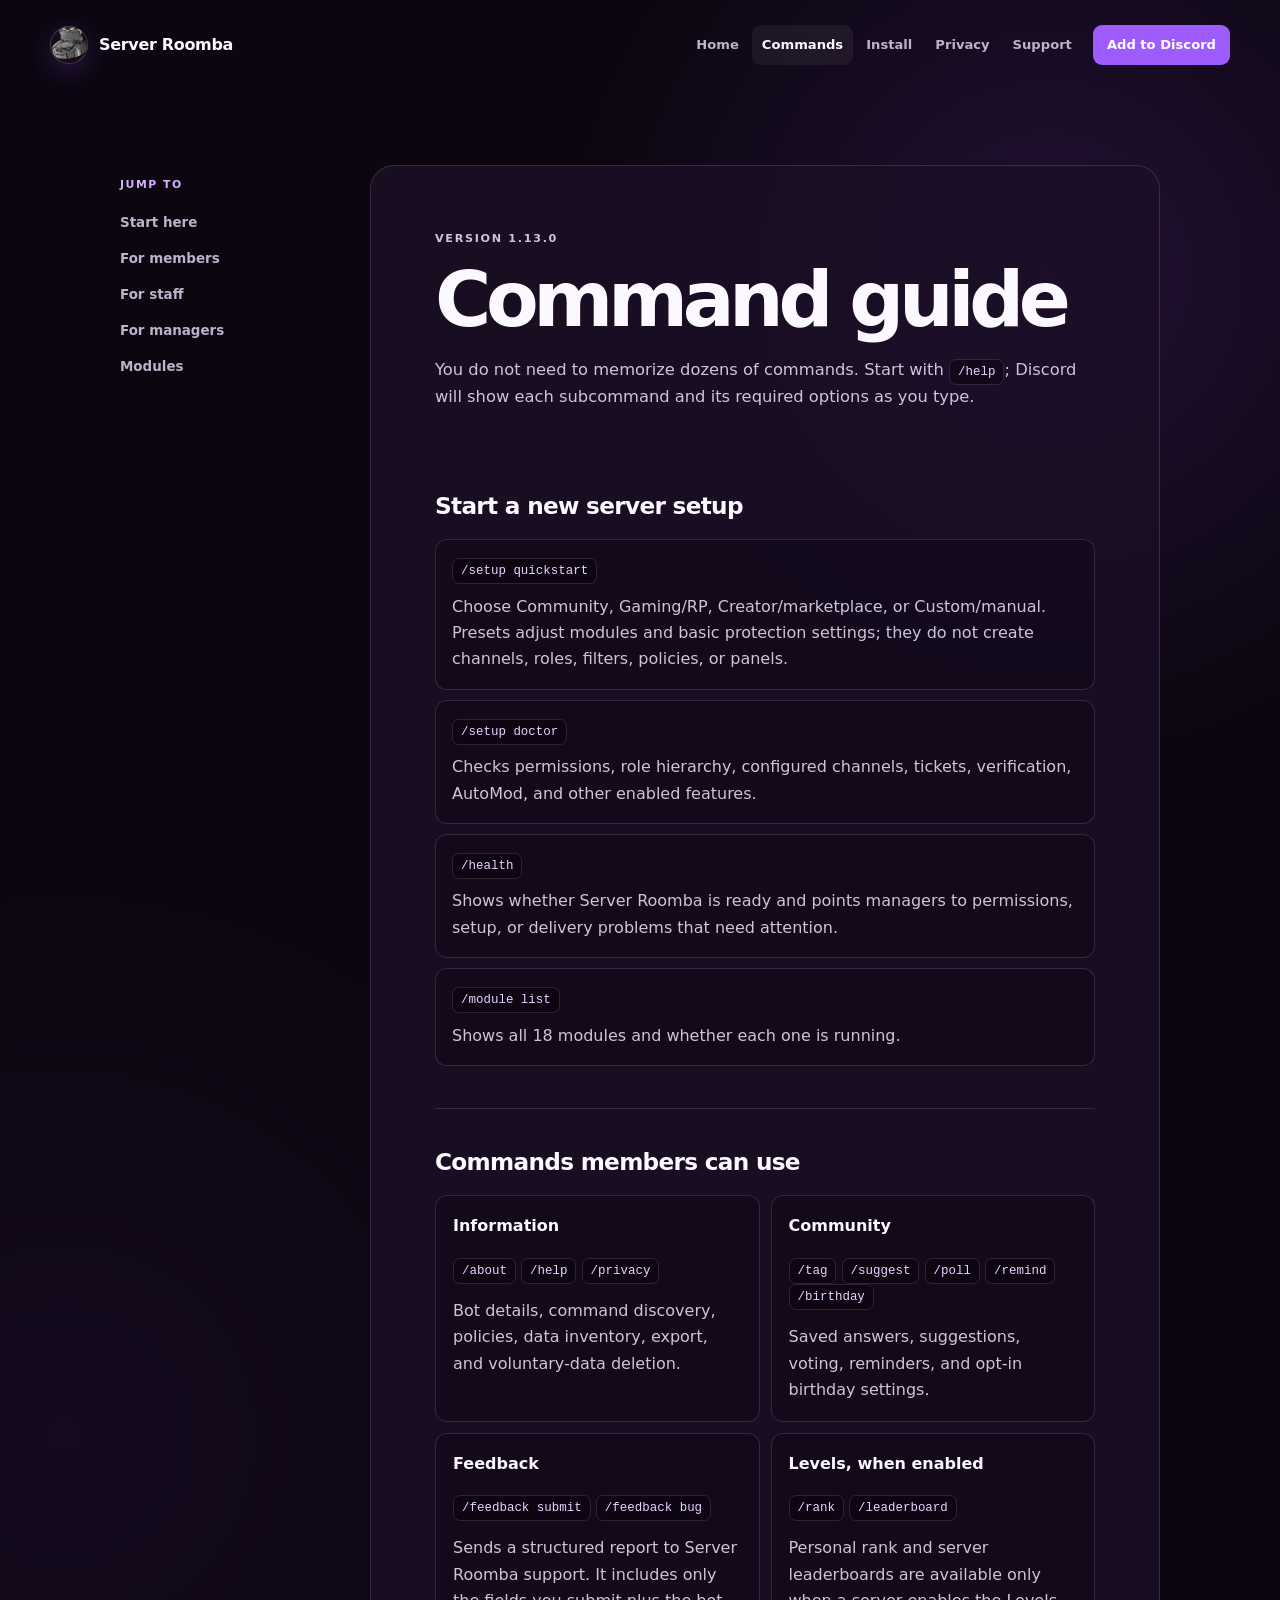
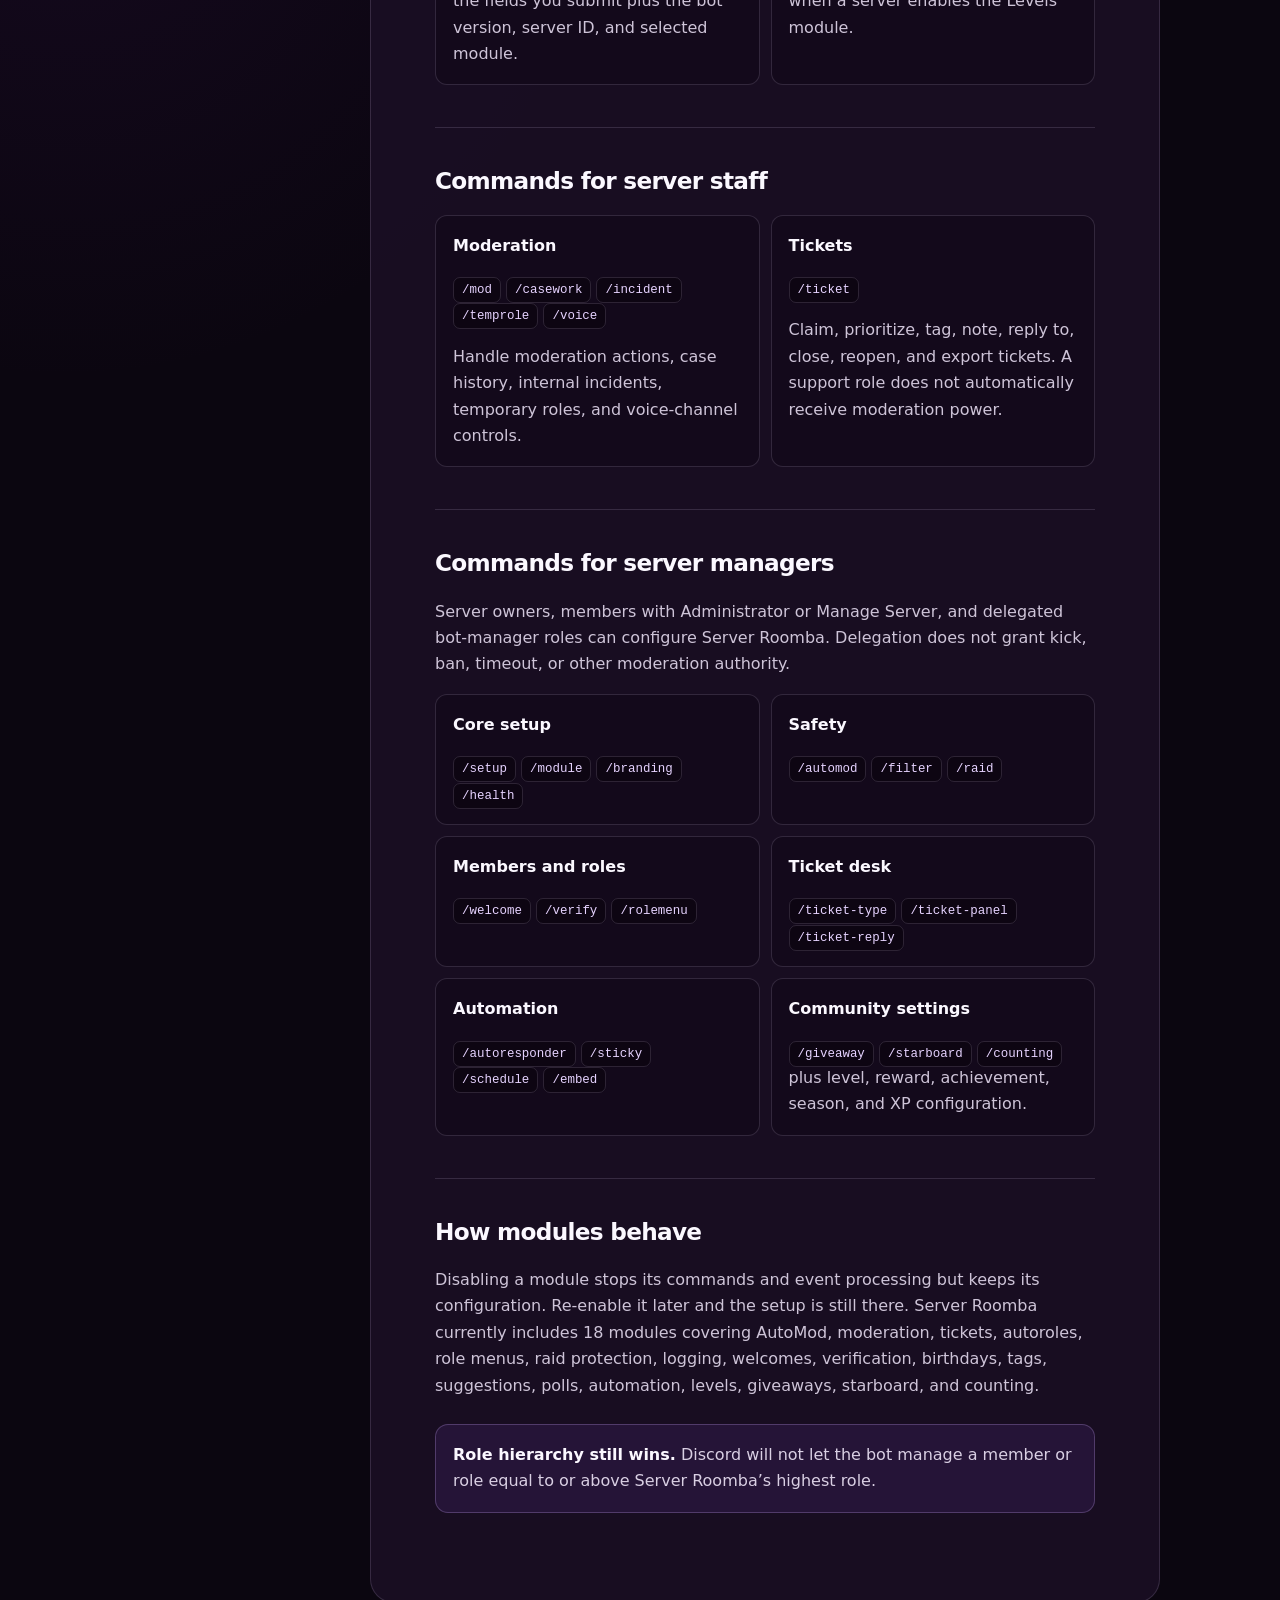
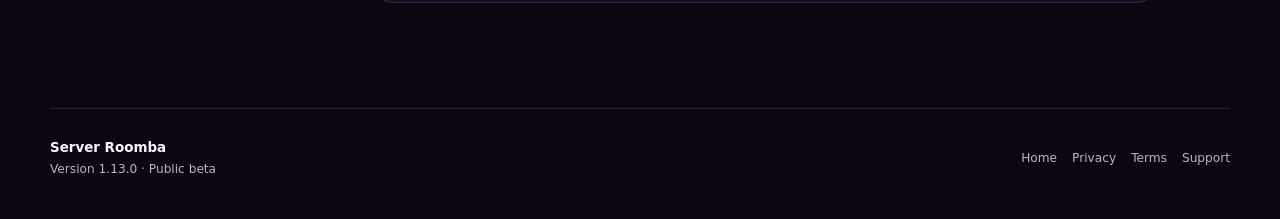
==== commands.html @ d0adb4c2 "Make commands.html server-owner focused" ====
<!doctype html>
<html lang="en">
<head>
  <meta charset="utf-8">
  <meta name="viewport" content="width=device-width,initial-scale=1">
  <meta name="description" content="A practical guide to Server Roomba 1.13 commands for members, staff, and server managers.">
  <title>Command Guide — Server Roomba</title>
  <link rel="stylesheet" href="style.css?v=1.13.0">
  <link rel="icon" href="claymoreroomba.png" type="image/png">
</head>
<body>
  <header class="site-header wrap">
    <a class="brand" href="index.html"><span class="brand-mark">SR</span><span>Server Roomba</span></a>
    <nav class="nav" aria-label="Primary navigation">
      <a href="index.html">Home</a><a href="commands.html" aria-current="page">Commands</a><a href="install.html">Install</a><a href="privacy.html">Privacy</a><a href="support.html">Support</a>
      <a class="nav-cta" href="https://discord.com/oauth2/authorize?client_id=927824186410430556&amp;permissions=1099914406998&amp;integration_type=0&amp;scope=bot%20applications.commands" target="_blank" rel="noopener noreferrer">Add to Discord</a>
    </nav>
  </header>
  <main class="wrap article-shell">
    <aside class="article-nav">
      <p>Jump to</p>
      <a href="#start">Start here</a><a href="#members">For members</a><a href="#staff">For staff</a><a href="#manage">For managers</a><a href="#modules">Modules</a>
    </aside>
    <article class="article">
      <p class="kicker">Version 1.13.0</p>
      <h1>Command guide</h1>
      <p class="article-lead">You do not need to memorize dozens of commands. Start with <code>/help</code>; Discord will show each subcommand and its required options as you type.</p>

      <h2 id="start">Start a new server setup</h2>
      <div class="command-list">
        <div><code>/setup quickstart</code><p>Choose Community, Gaming/RP, Creator/marketplace, or Custom/manual. Presets adjust modules and basic protection settings; they do not create channels, roles, filters, policies, or panels.</p></div>
        <div><code>/setup doctor</code><p>Checks permissions, role hierarchy, configured channels, tickets, verification, AutoMod, and other enabled features.</p></div>
        <div><code>/health</code><p>Shows whether Server Roomba is ready and points managers to permissions, setup, or delivery problems that need attention.</p></div>
        <div><code>/module list</code><p>Shows all 18 modules and whether each one is running.</p></div>
      </div>

      <h2 id="members">Commands members can use</h2>
      <div class="command-groups">
        <section><h3>Information</h3><p><code>/about</code> <code>/help</code> <code>/privacy</code></p><p>Bot details, command discovery, policies, data inventory, export, and voluntary-data deletion.</p></section>
        <section><h3>Community</h3><p><code>/tag</code> <code>/suggest</code> <code>/poll</code> <code>/remind</code> <code>/birthday</code></p><p>Saved answers, suggestions, voting, reminders, and opt-in birthday settings.</p></section>
        <section><h3>Feedback</h3><p><code>/feedback submit</code> <code>/feedback bug</code></p><p>Sends a structured report to Server Roomba support. It includes only the fields you submit plus the bot version, server ID, and selected module.</p></section>
        <section><h3>Levels, when enabled</h3><p><code>/rank</code> <code>/leaderboard</code></p><p>Personal rank and server leaderboards are available only when a server enables the Levels module.</p></section>
      </div>

      <h2 id="staff">Commands for server staff</h2>
      <div class="command-groups">
        <section><h3>Moderation</h3><p><code>/mod</code> <code>/casework</code> <code>/incident</code> <code>/temprole</code> <code>/voice</code></p><p>Handle moderation actions, case history, internal incidents, temporary roles, and voice-channel controls.</p></section>
        <section><h3>Tickets</h3><p><code>/ticket</code></p><p>Claim, prioritize, tag, note, reply to, close, reopen, and export tickets. A support role does not automatically receive moderation power.</p></section>
      </div>

      <h2 id="manage">Commands for server managers</h2>
      <p>Server owners, members with Administrator or Manage Server, and delegated bot-manager roles can configure Server Roomba. Delegation does not grant kick, ban, timeout, or other moderation authority.</p>
      <div class="command-groups">
        <section><h3>Core setup</h3><p><code>/setup</code> <code>/module</code> <code>/branding</code> <code>/health</code></p></section>
        <section><h3>Safety</h3><p><code>/automod</code> <code>/filter</code> <code>/raid</code></p></section>
        <section><h3>Members and roles</h3><p><code>/welcome</code> <code>/verify</code> <code>/rolemenu</code></p></section>
        <section><h3>Ticket desk</h3><p><code>/ticket-type</code> <code>/ticket-panel</code> <code>/ticket-reply</code></p></section>
        <section><h3>Automation</h3><p><code>/autoresponder</code> <code>/sticky</code> <code>/schedule</code> <code>/embed</code></p></section>
        <section><h3>Community settings</h3><p><code>/giveaway</code> <code>/starboard</code> <code>/counting</code> plus level, reward, achievement, season, and XP configuration.</p></section>
      </div>

      <h2 id="modules">How modules behave</h2>
      <p>Disabling a module stops its commands and event processing but keeps its configuration. Re-enable it later and the setup is still there. Server Roomba currently includes 18 modules covering AutoMod, moderation, tickets, autoroles, role menus, raid protection, logging, welcomes, verification, birthdays, tags, suggestions, polls, automation, levels, giveaways, starboard, and counting.</p>
      <div class="notice"><strong>Role hierarchy still wins.</strong> Discord will not let the bot manage a member or role equal to or above Server Roomba’s highest role.</div>
    </article>
  </main>
  <footer class="wrap"><div><span class="footer-brand">Server Roomba</span><span>Version 1.13.0 · Public beta</span></div><nav><a href="index.html">Home</a><a href="privacy.html">Privacy</a><a href="terms.html">Terms</a><a href="support.html">Support</a></nav></footer>
</body>
</html>
---- style.css ----
:root {
  --bg: #0b0610;
  --bg-soft: #12091a;
  --ink: #fbf8ff;
  --muted: #bdb2ca;
  --panel: #1b0f26;
  --panel-strong: #241232;
  --line: rgba(225, 205, 244, .15);
  --purple: #9e5cff;
  --purple-light: #d4b1ff;
  --green: #52e2a4;
  --red: #ff6f80;
  color-scheme: dark;
}

* { box-sizing: border-box; }
html { background: var(--bg); scroll-behavior: smooth; }
body {
  background:
    radial-gradient(circle at 82% 8%, rgba(121, 52, 181, .22), transparent 30rem),
    radial-gradient(circle at 5% 42%, rgba(81, 28, 118, .14), transparent 34rem),
    var(--bg);
  color: var(--ink);
  font-family: Inter, ui-sans-serif, system-ui, -apple-system, BlinkMacSystemFont, "Segoe UI", sans-serif;
  line-height: 1.65;
  margin: 0;
  min-height: 100vh;
}

a { color: inherit; }
.wrap { margin: 0 auto; max-width: 1180px; width: calc(100% - 44px); }

.site-header {
  align-items: center;
  display: flex;
  justify-content: space-between;
  min-height: 90px;
}
.brand {
  align-items: center;
  display: inline-flex;
  font-weight: 900;
  gap: 11px;
  letter-spacing: -.02em;
  text-decoration: none;
}
.brand-mark {
  background: #160b20 url("claymoreroomba.png") center 42% / 105% auto no-repeat;
  border: 1px solid rgba(255,255,255,.18);
  border-radius: 50%;
  box-shadow: 0 8px 28px rgba(133,67,212,.28);
  display: inline-block;
  font-size: 0;
  height: 38px;
  overflow: hidden;
  width: 38px;
}
.nav { align-items: center; display: flex; gap: 3px; }
.nav a {
  border-radius: 9px;
  color: var(--muted);
  font-size: .82rem;
  font-weight: 750;
  padding: 9px 10px;
  text-decoration: none;
}
.nav a:hover, .nav a[aria-current="page"] { background: rgba(255,255,255,.055); color: var(--ink); }
.nav .nav-cta { background: var(--purple); color: white; margin-left: 8px; padding-inline: 14px; }
.nav .nav-cta:hover { background: #aa70ff; color: white; }

.hero {
  align-items: center;
  display: grid;
  gap: 54px;
  grid-template-columns: minmax(0, 1.15fr) minmax(360px, .85fr);
  min-height: 680px;
  padding: 65px 0 92px;
}
.eyebrow, .kicker, .card-label {
  color: var(--purple-light);
  font-size: .7rem;
  font-weight: 900;
  letter-spacing: .15em;
  margin: 0 0 15px;
  text-transform: uppercase;
}
.eyebrow { align-items: center; display: flex; gap: 10px; }
.live-dot {
  background: var(--green);
  border-radius: 50%;
  box-shadow: 0 0 0 5px rgba(82,226,164,.11);
  height: 8px;
  width: 8px;
}
h1, h2, h3 { text-wrap: balance; }
h1 {
  font-size: clamp(3.7rem, 7vw, 6.8rem);
  letter-spacing: -.07em;
  line-height: .91;
  margin: 0;
  max-width: 800px;
}
.hero-lead {
  color: var(--muted);
  font-size: 1.13rem;
  line-height: 1.72;
  margin: 28px 0;
  max-width: 665px;
}
.actions { display: flex; flex-wrap: wrap; gap: 11px; }
.button {
  border: 1px solid transparent;
  border-radius: 11px;
  display: inline-block;
  font-size: .86rem;
  font-weight: 850;
  padding: 13px 18px;
  text-decoration: none;
  transition: border-color .18s ease, transform .18s ease;
}
.button:hover { transform: translateY(-2px); }
.primary { background: var(--purple); color: #fff; }
.secondary { background: rgba(255,255,255,.025); border-color: var(--line); }
.secondary:hover { border-color: rgba(212,177,255,.48); }
.hero-points {
  color: var(--muted);
  display: flex;
  flex-wrap: wrap;
  font-size: .76rem;
  font-weight: 700;
  gap: 12px 25px;
  list-style: none;
  margin: 26px 0 0;
  padding: 0;
}
.hero-points li::before { color: var(--green); content: "✓"; font-weight: 900; margin-right: 7px; }

.status-card {
  background: linear-gradient(150deg, rgba(52,27,71,.96), rgba(23,12,32,.97));
  border: 1px solid rgba(212,177,255,.24);
  border-radius: 23px;
  box-shadow: 0 28px 80px rgba(0,0,0,.34);
  padding: 28px;
}
.status-heading { align-items: flex-end; display: flex; justify-content: space-between; }
.status-heading small { color: var(--muted); display: block; font-size: .65rem; font-weight: 850; letter-spacing: .13em; text-transform: uppercase; }
.status-heading strong { display: block; font-size: 2.15rem; letter-spacing: -.05em; line-height: 1.1; margin-top: 5px; }
.release-pill {
  background: rgba(82,226,164,.1);
  border: 1px solid rgba(82,226,164,.3);
  border-radius: 999px;
  color: #8ff0c1;
  font-size: .64rem;
  font-weight: 900;
  padding: 6px 9px;
  text-transform: uppercase;
}
.status-card dl { border-top: 1px solid var(--line); margin: 23px 0 0; padding-top: 13px; }
.status-card dl div { align-items: baseline; display: flex; gap: 20px; justify-content: space-between; padding: 8px 0; }
.status-card dt { color: var(--muted); font-size: .88rem; }
.status-card dd { font-size: .88rem; font-weight: 800; margin: 0; text-align: right; }

.quickstart-strip { background: rgba(31,16,43,.75); border-block: 1px solid var(--line); }
.quickstart-inner { align-items: center; display: grid; gap: 45px; grid-template-columns: 1fr auto; padding-block: 30px; }
.quickstart-inner h2 { font-size: clamp(1.35rem, 3vw, 2rem); letter-spacing: -.04em; line-height: 1.1; margin: 0; }
.quickstart-inner ol { display: flex; gap: 12px; list-style: none; margin: 0; padding: 0; }
.quickstart-inner li { align-items: center; display: flex; gap: 8px; }
.quickstart-inner li span { align-items: center; background: var(--panel-strong); border: 1px solid var(--line); border-radius: 50%; color: var(--purple-light); display: flex; font-size: .66rem; font-weight: 900; height: 25px; justify-content: center; width: 25px; }

.section { padding-block: 100px; }
.section-heading {
  align-items: end;
  display: grid;
  gap: 60px;
  grid-template-columns: 1.15fr .85fr;
  margin-bottom: 42px;
}
.section-heading.compact { grid-template-columns: 1fr; }
.section-heading h2, .split-panel h2, .cta h2 {
  font-size: clamp(2.35rem, 5vw, 4.5rem);
  letter-spacing: -.06em;
  line-height: .98;
  margin: 0;
}
.section-heading > p, .split-panel > div > p, .cta p { color: var(--muted); margin: 0; }
.feature-grid { display: grid; gap: 14px; grid-template-columns: repeat(2, minmax(0,1fr)); }
.feature-card {
  background: linear-gradient(145deg, rgba(32,17,45,.9), rgba(20,10,28,.88));
  border: 1px solid var(--line);
  border-radius: 18px;
  display: grid;
  gap: 23px;
  grid-template-columns: auto 1fr;
  min-height: 250px;
  padding: 28px;
}
.feature-card-wide { grid-column: span 2; min-height: 210px; }
.feature-number { color: rgba(212,177,255,.42); font-size: .7rem; font-weight: 900; letter-spacing: .1em; padding-top: 4px; }
.feature-card h3 { font-size: 1.55rem; letter-spacing: -.04em; line-height: 1.05; margin: 0 0 13px; }
.feature-card p:not(.card-label) { color: var(--muted); margin: 0; max-width: 760px; }
.card-label { margin-bottom: 12px; }

.split-panel {
  align-items: center;
  background: linear-gradient(120deg, rgba(48,23,70,.9), rgba(24,12,34,.9));
  border: 1px solid rgba(212,177,255,.2);
  border-radius: 24px;
  display: grid;
  gap: 60px;
  grid-template-columns: 1fr .9fr;
  padding: clamp(30px, 6vw, 64px);
}
.split-panel > div > p { margin: 22px 0; }
.text-link { color: var(--purple-light); font-size: .84rem; font-weight: 850; text-decoration: none; }
.command-preview { background: rgba(8,4,12,.36); border: 1px solid var(--line); border-radius: 16px; overflow: hidden; }
.command-preview div { align-items: center; border-bottom: 1px solid var(--line); display: flex; justify-content: space-between; padding: 15px 17px; }
.command-preview div:last-child { border-bottom: 0; }
.command-preview span { color: var(--muted); font-size: .75rem; }
code { background: rgba(5,2,8,.43); border: 1px solid var(--line); border-radius: 7px; color: #e6d3ff; font-family: ui-monospace, SFMono-Regular, Consolas, monospace; font-size: .78rem; padding: 5px 8px; }
.faq-grid { display: grid; gap: 14px; grid-template-columns: repeat(2,minmax(0,1fr)); }
.faq-grid article { border-top: 1px solid var(--line); padding: 24px 3px 8px; }
.faq-grid h3 { font-size: 1.08rem; margin: 0 0 8px; }
.faq-grid p { color: var(--muted); margin: 0; }
.cta {
  align-items: center;
  border-top: 1px solid var(--line);
  display: flex;
  justify-content: space-between;
  margin-top: 30px;
  padding-block: 76px;
}
.cta h2 { font-size: clamp(2.2rem,4vw,3.7rem); }
.cta p { margin-top: 12px; }

.article-shell { display: grid; gap: 40px; grid-template-columns: 210px minmax(0,790px); justify-content: center; padding: 75px 0 105px; }
.article-nav { align-self: start; position: sticky; top: 28px; }
.article-nav p { color: var(--purple-light); font-size: .68rem; font-weight: 900; letter-spacing: .14em; text-transform: uppercase; }
.article-nav a { color: var(--muted); display: block; font-size: .84rem; font-weight: 700; padding: 7px 0; text-decoration: none; }
.article-nav a:hover { color: var(--ink); }
.article {
  background: rgba(27,15,38,.82);
  border: 1px solid var(--line);
  border-radius: 24px;
  padding: clamp(28px,6vw,64px);
}
.article h1 { font-size: clamp(2.8rem,6vw,5rem); line-height: .96; }
.article-lead, .effective { color: var(--muted); font-size: 1.02rem; margin: 20px 0 40px; }
.effective { font-size: .82rem; }
.article h2 { border-top: 1px solid var(--line); font-size: 1.45rem; letter-spacing: -.03em; margin: 42px 0 14px; padding-top: 34px; }
.article h2:first-of-type { border-top: 0; }
.article h3 { color: var(--ink); font-size: 1rem; margin: 0 0 8px; }
.article p, .article li { color: #cec4d8; }
.article strong { color: var(--ink); }
.article a { color: var(--purple-light); }
.article .button { color: white; }
.article table { border-collapse: collapse; margin: 25px 0; width: 100%; }
.article th, .article td { border-bottom: 1px solid var(--line); padding: 13px 10px; text-align: left; vertical-align: top; }
.article th { color: var(--ink); font-size: .72rem; letter-spacing: .08em; text-transform: uppercase; }
.article td { color: #cec4d8; }
.notice { background: rgba(158,92,255,.1); border: 1px solid rgba(212,177,255,.25); border-radius: 13px; color: #d9cfe3; margin: 25px 0; padding: 17px; }
.command-list { display: grid; gap: 10px; }
.command-list > div { background: rgba(8,4,12,.24); border: 1px solid var(--line); border-radius: 12px; padding: 16px; }
.command-list p { margin: 11px 0 0; }
.command-groups, .preset-grid { display: grid; gap: 11px; grid-template-columns: repeat(2,minmax(0,1fr)); }
.command-groups section, .preset-grid section { background: rgba(8,4,12,.24); border: 1px solid var(--line); border-radius: 12px; padding: 17px; }
.command-groups section p:last-child, .preset-grid section p { margin-bottom: 0; }

footer {
  align-items: center;
  border-top: 1px solid var(--line);
  color: var(--muted);
  display: flex;
  font-size: .76rem;
  justify-content: space-between;
  padding: 28px 0 40px;
}
footer > div { display: flex; flex-direction: column; }
.footer-brand { color: var(--ink); font-size: .84rem; font-weight: 850; }
footer nav { display: flex; gap: 15px; }
footer a { text-decoration: none; }
footer a:hover { color: var(--ink); }

@media (max-width: 920px) {
  .nav a:not(.nav-cta) { display: none; }
  .hero { gap: 30px; grid-template-columns: 1fr; min-height: auto; padding-top: 55px; }
  .hero-copy { max-width: 760px; }
  .quickstart-inner, .section-heading, .split-panel { grid-template-columns: 1fr; }
  .quickstart-inner ol { flex-wrap: wrap; }
  .section-heading { gap: 20px; }
  .article-shell { display: block; padding-top: 45px; }
  .article-nav { display: none; }
}
@media (max-width: 650px) {
  .wrap { width: calc(100% - 28px); }
  h1 { font-size: clamp(3.25rem,16vw,5rem); }
  .feature-grid, .faq-grid, .command-groups, .preset-grid { grid-template-columns: 1fr; }
  .feature-card-wide { grid-column: span 1; }
  .quickstart-inner ol { align-items: flex-start; flex-direction: column; }
  .cta { align-items: flex-start; flex-direction: column; gap: 25px; }
  .command-preview div { align-items: flex-start; flex-direction: column; gap: 8px; }
  .article { border-radius: 17px; }
  .article table { display: block; overflow-x: auto; }
  footer { align-items: flex-start; flex-direction: column; gap: 18px; }
  footer nav { flex-wrap: wrap; }
}
@media (prefers-reduced-motion: reduce) {
  html { scroll-behavior: auto; }
  .button { transition: none; }
}
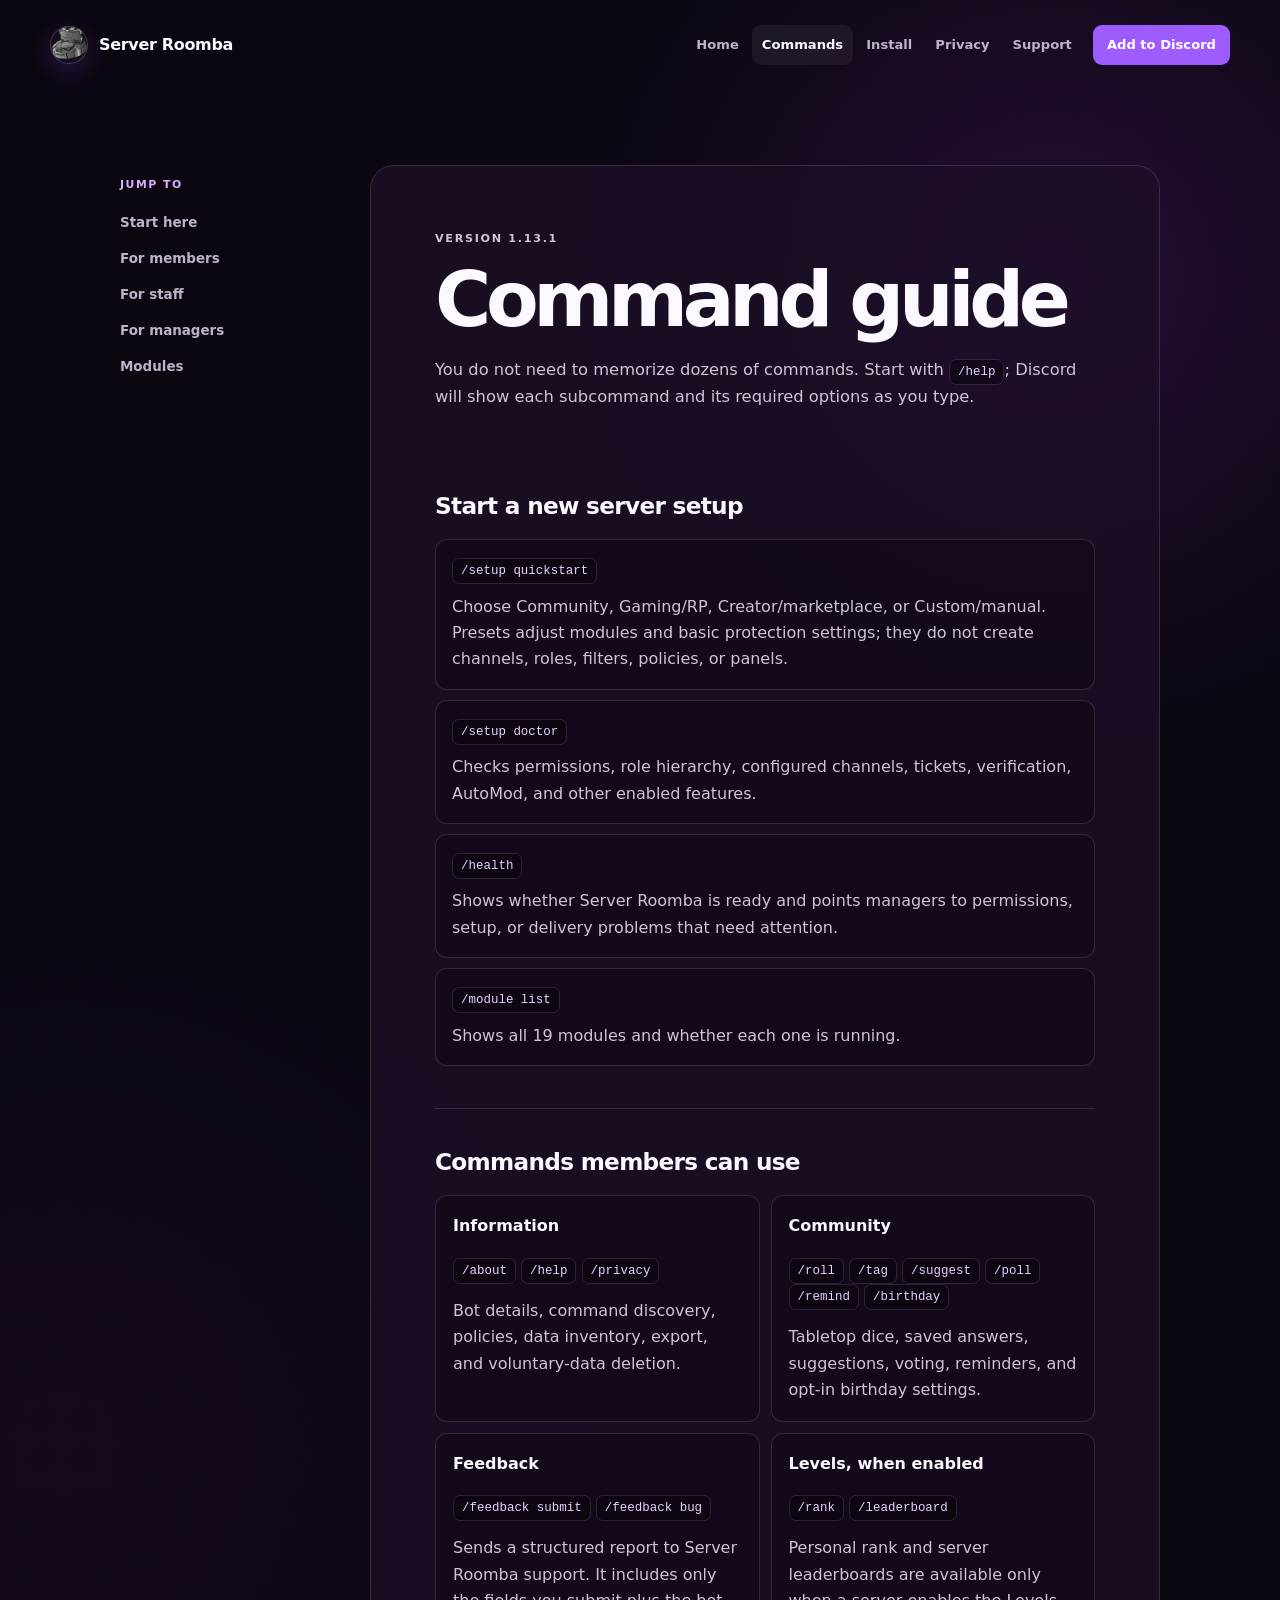
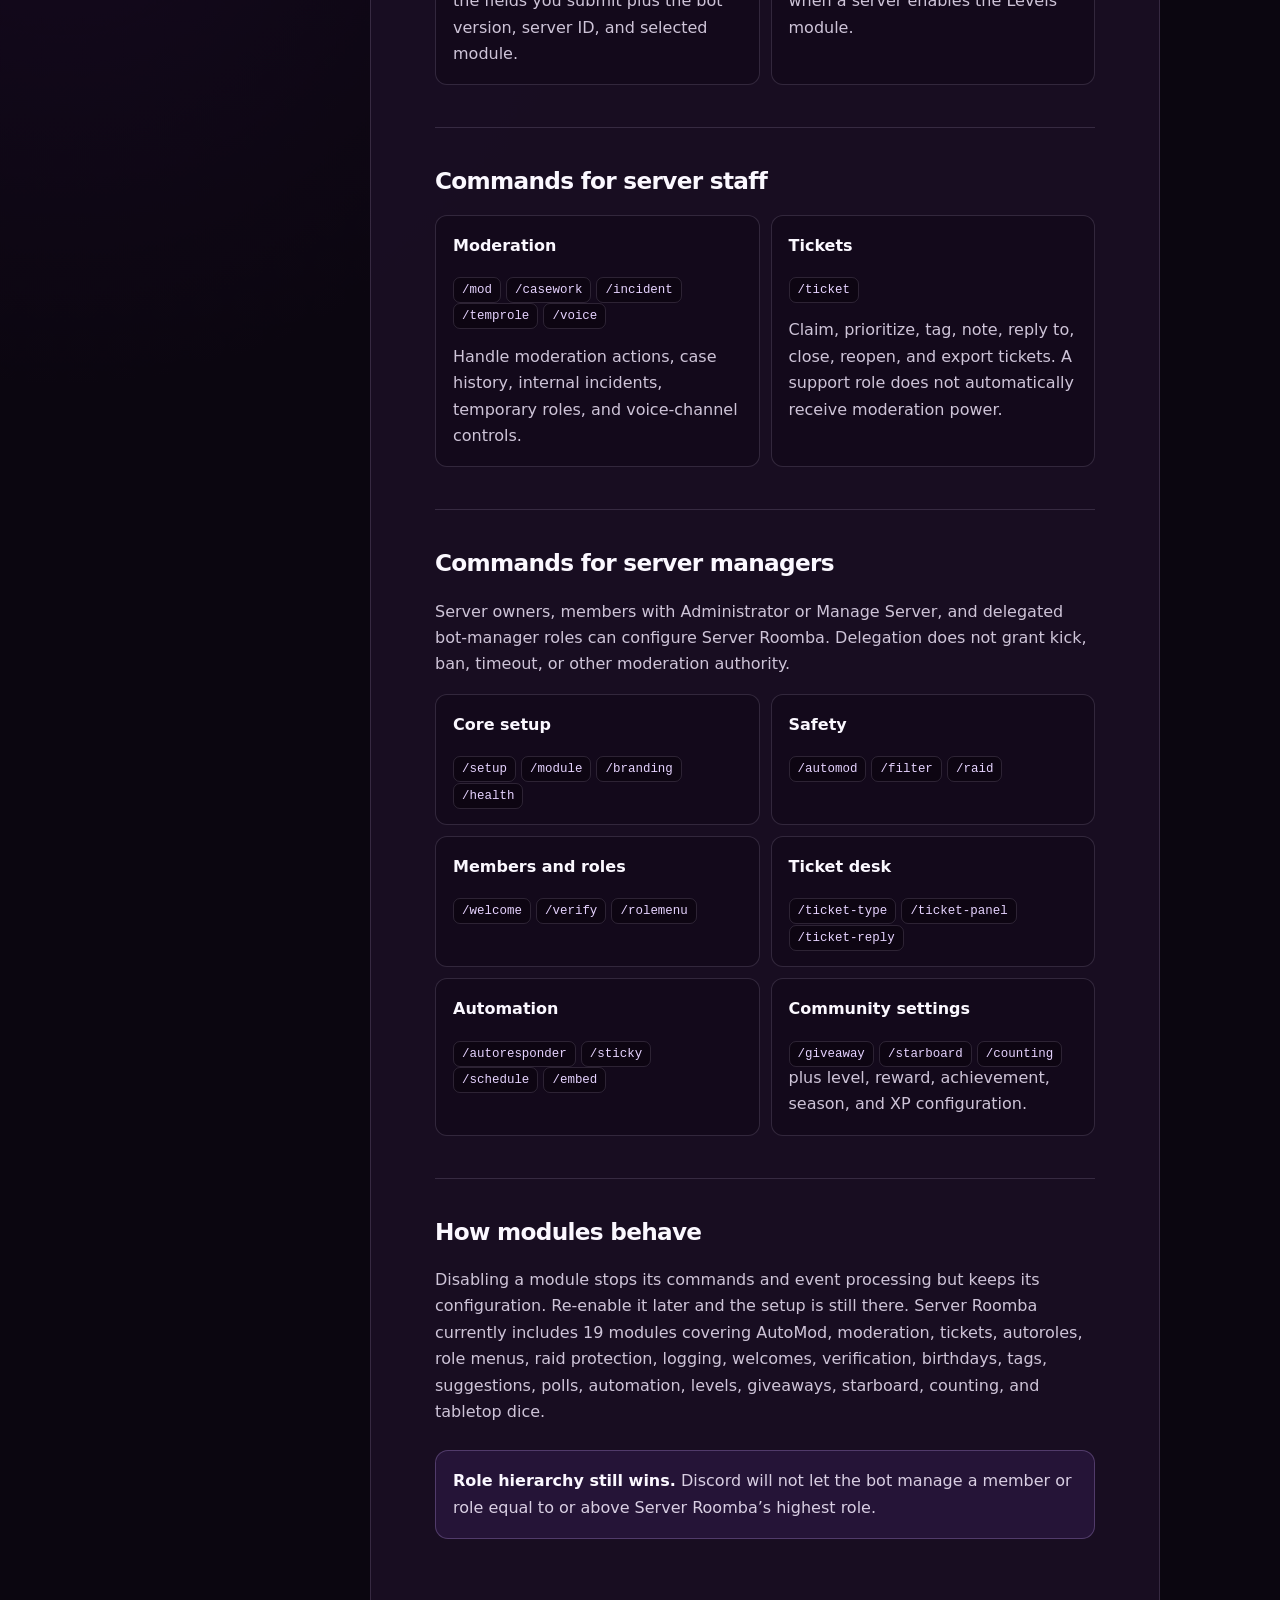
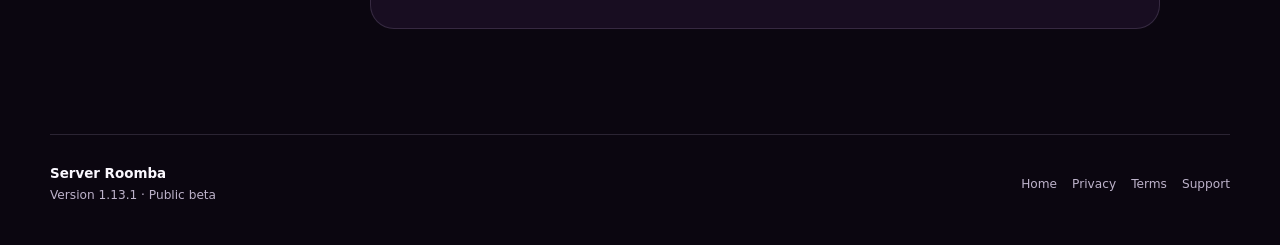
==== commit 583d8942: "Update commands.html for Tabletop Dice 1.13.1" ====
--- a/commands.html
+++ b/commands.html
@@ -5,7 +5,7 @@
   <meta name="viewport" content="width=device-width,initial-scale=1">
   <meta name="description" content="A practical guide to Server Roomba 1.13 commands for members, staff, and server managers.">
   <title>Command Guide — Server Roomba</title>
-  <link rel="stylesheet" href="style.css?v=1.13.0">
+  <link rel="stylesheet" href="style.css?v=1.13.1">
   <link rel="icon" href="claymoreroomba.png" type="image/png">
 </head>
 <body>
@@ -22,7 +22,7 @@
       <a href="#start">Start here</a><a href="#members">For members</a><a href="#staff">For staff</a><a href="#manage">For managers</a><a href="#modules">Modules</a>
     </aside>
     <article class="article">
-      <p class="kicker">Version 1.13.0</p>
+      <p class="kicker">Version 1.13.1</p>
       <h1>Command guide</h1>
       <p class="article-lead">You do not need to memorize dozens of commands. Start with <code>/help</code>; Discord will show each subcommand and its required options as you type.</p>
 
@@ -31,13 +31,13 @@
         <div><code>/setup quickstart</code><p>Choose Community, Gaming/RP, Creator/marketplace, or Custom/manual. Presets adjust modules and basic protection settings; they do not create channels, roles, filters, policies, or panels.</p></div>
         <div><code>/setup doctor</code><p>Checks permissions, role hierarchy, configured channels, tickets, verification, AutoMod, and other enabled features.</p></div>
         <div><code>/health</code><p>Shows whether Server Roomba is ready and points managers to permissions, setup, or delivery problems that need attention.</p></div>
-        <div><code>/module list</code><p>Shows all 18 modules and whether each one is running.</p></div>
+        <div><code>/module list</code><p>Shows all 19 modules and whether each one is running.</p></div>
       </div>
 
       <h2 id="members">Commands members can use</h2>
       <div class="command-groups">
         <section><h3>Information</h3><p><code>/about</code> <code>/help</code> <code>/privacy</code></p><p>Bot details, command discovery, policies, data inventory, export, and voluntary-data deletion.</p></section>
-        <section><h3>Community</h3><p><code>/tag</code> <code>/suggest</code> <code>/poll</code> <code>/remind</code> <code>/birthday</code></p><p>Saved answers, suggestions, voting, reminders, and opt-in birthday settings.</p></section>
+        <section><h3>Community</h3><p><code>/roll</code> <code>/tag</code> <code>/suggest</code> <code>/poll</code> <code>/remind</code> <code>/birthday</code></p><p>Tabletop dice, saved answers, suggestions, voting, reminders, and opt-in birthday settings.</p></section>
         <section><h3>Feedback</h3><p><code>/feedback submit</code> <code>/feedback bug</code></p><p>Sends a structured report to Server Roomba support. It includes only the fields you submit plus the bot version, server ID, and selected module.</p></section>
         <section><h3>Levels, when enabled</h3><p><code>/rank</code> <code>/leaderboard</code></p><p>Personal rank and server leaderboards are available only when a server enables the Levels module.</p></section>
       </div>
@@ -60,10 +60,10 @@
       </div>
 
       <h2 id="modules">How modules behave</h2>
-      <p>Disabling a module stops its commands and event processing but keeps its configuration. Re-enable it later and the setup is still there. Server Roomba currently includes 18 modules covering AutoMod, moderation, tickets, autoroles, role menus, raid protection, logging, welcomes, verification, birthdays, tags, suggestions, polls, automation, levels, giveaways, starboard, and counting.</p>
+      <p>Disabling a module stops its commands and event processing but keeps its configuration. Re-enable it later and the setup is still there. Server Roomba currently includes 19 modules covering AutoMod, moderation, tickets, autoroles, role menus, raid protection, logging, welcomes, verification, birthdays, tags, suggestions, polls, automation, levels, giveaways, starboard, counting, and tabletop dice.</p>
       <div class="notice"><strong>Role hierarchy still wins.</strong> Discord will not let the bot manage a member or role equal to or above Server Roomba’s highest role.</div>
     </article>
   </main>
-  <footer class="wrap"><div><span class="footer-brand">Server Roomba</span><span>Version 1.13.0 · Public beta</span></div><nav><a href="index.html">Home</a><a href="privacy.html">Privacy</a><a href="terms.html">Terms</a><a href="support.html">Support</a></nav></footer>
+  <footer class="wrap"><div><span class="footer-brand">Server Roomba</span><span>Version 1.13.1 · Public beta</span></div><nav><a href="index.html">Home</a><a href="privacy.html">Privacy</a><a href="terms.html">Terms</a><a href="support.html">Support</a></nav></footer>
 </body>
 </html>
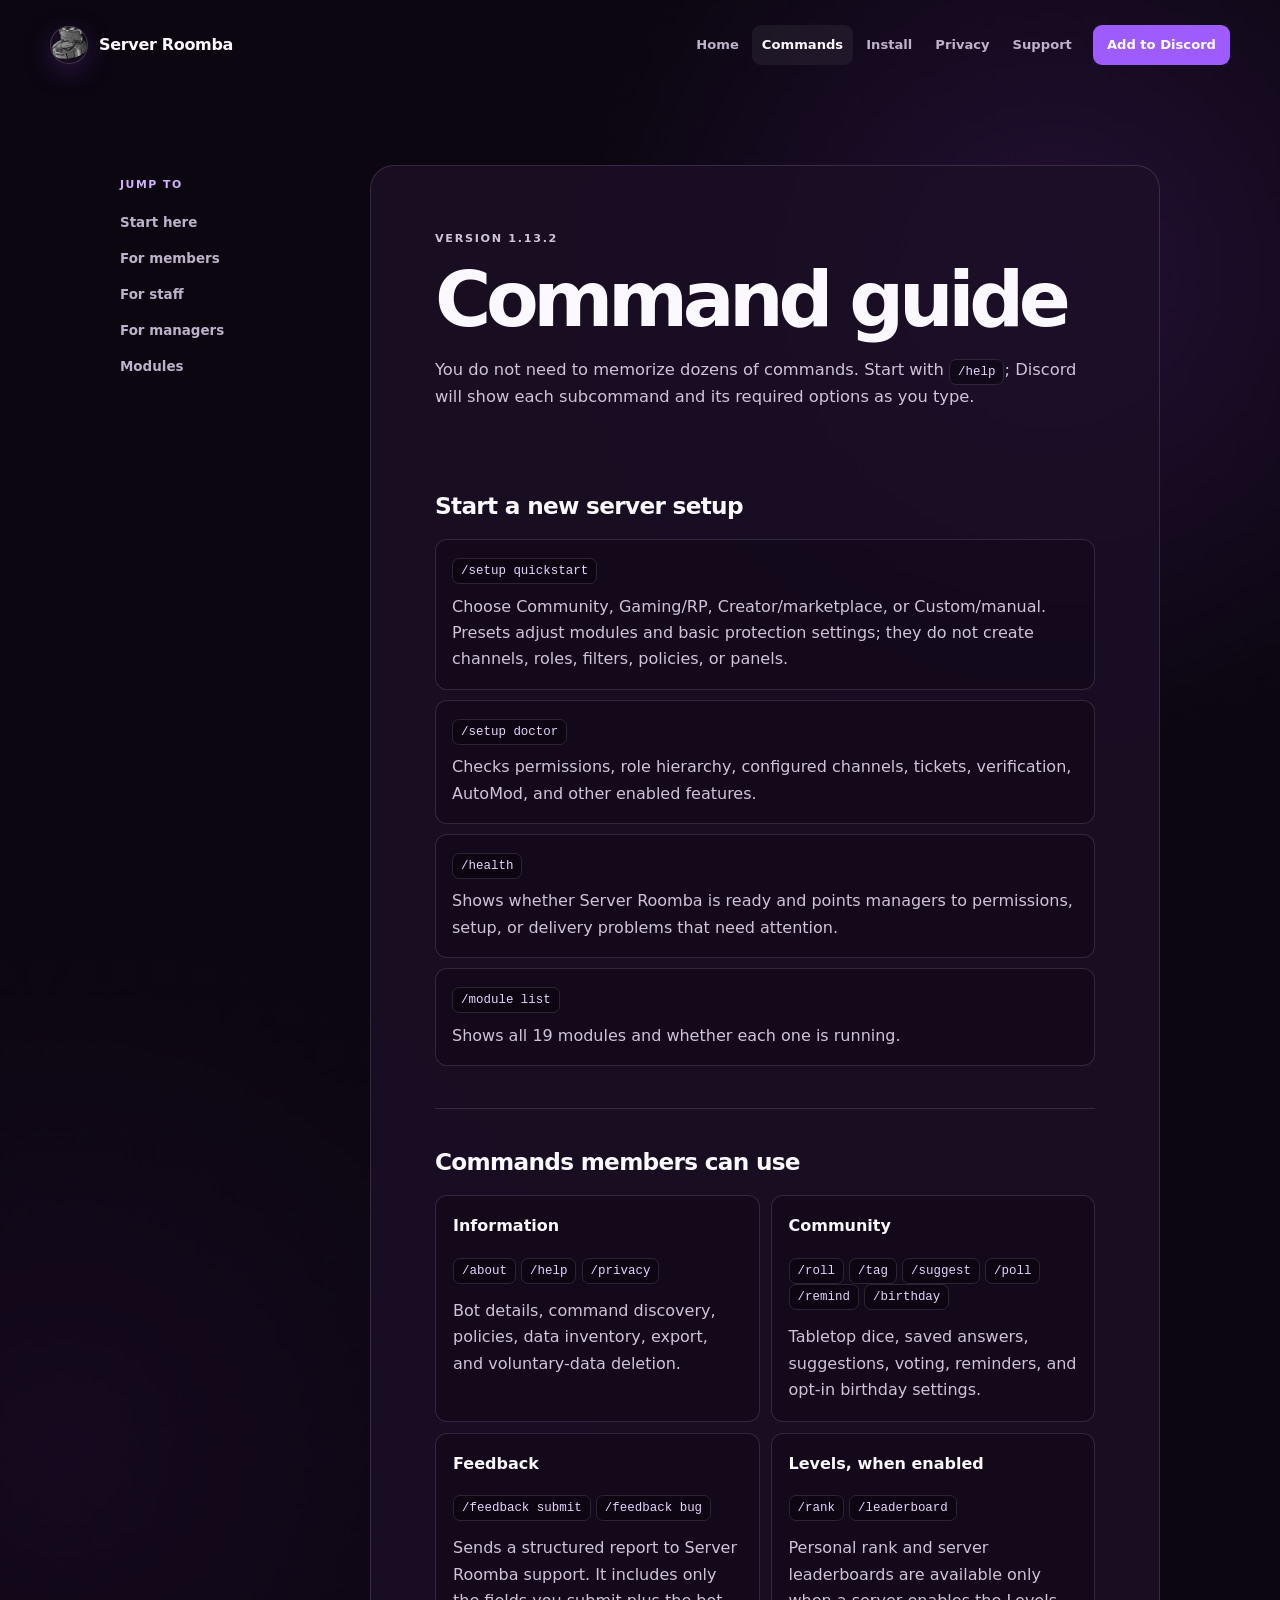
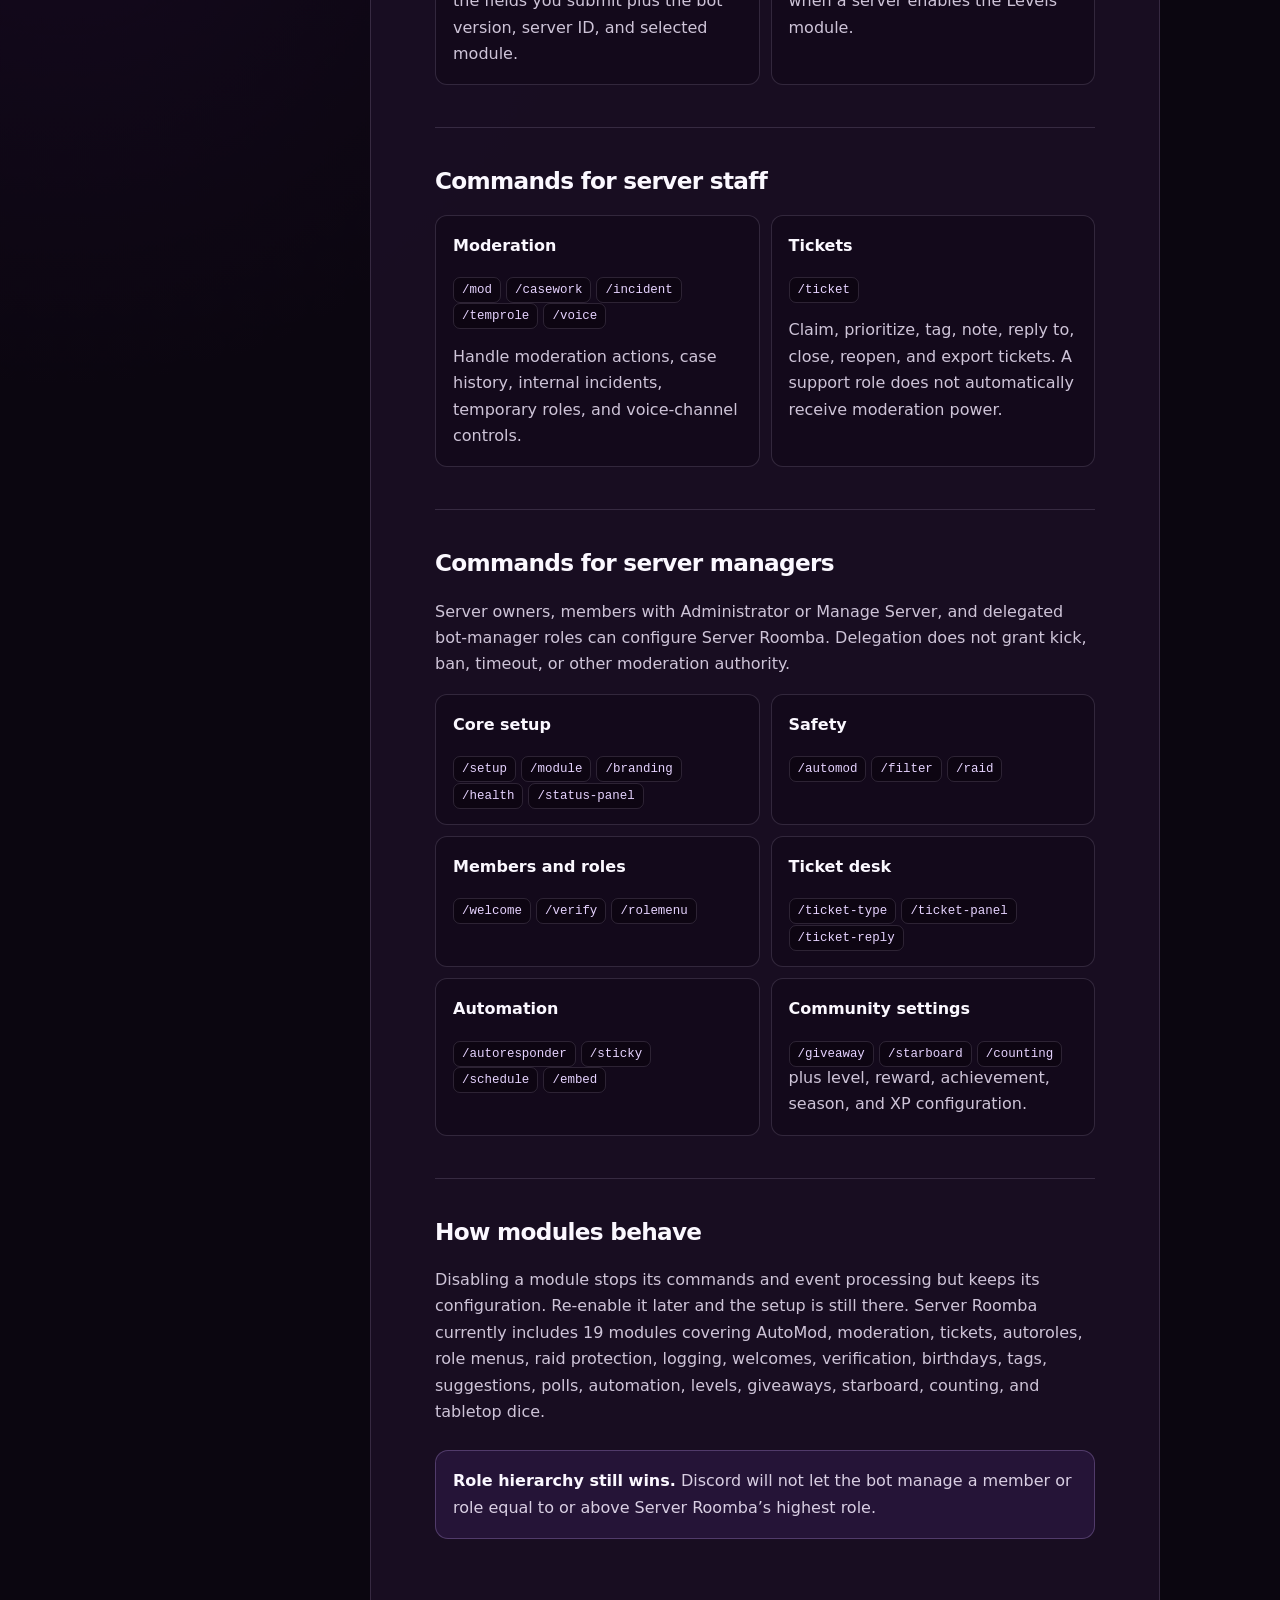
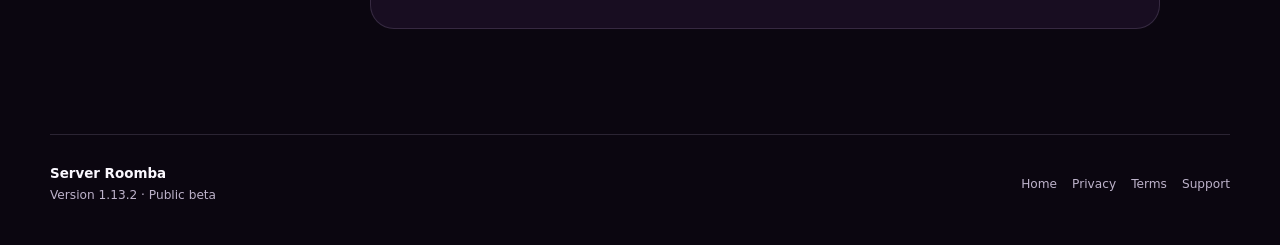
==== commit 03129c07: "Update commands.html for public status panels 1.13.2" ====
--- a/commands.html
+++ b/commands.html
@@ -5,7 +5,7 @@
   <meta name="viewport" content="width=device-width,initial-scale=1">
   <meta name="description" content="A practical guide to Server Roomba 1.13 commands for members, staff, and server managers.">
   <title>Command Guide — Server Roomba</title>
-  <link rel="stylesheet" href="style.css?v=1.13.1">
+  <link rel="stylesheet" href="style.css?v=1.13.2">
   <link rel="icon" href="claymoreroomba.png" type="image/png">
 </head>
 <body>
@@ -22,7 +22,7 @@
       <a href="#start">Start here</a><a href="#members">For members</a><a href="#staff">For staff</a><a href="#manage">For managers</a><a href="#modules">Modules</a>
     </aside>
     <article class="article">
-      <p class="kicker">Version 1.13.1</p>
+      <p class="kicker">Version 1.13.2</p>
       <h1>Command guide</h1>
       <p class="article-lead">You do not need to memorize dozens of commands. Start with <code>/help</code>; Discord will show each subcommand and its required options as you type.</p>
 
@@ -51,7 +51,7 @@
       <h2 id="manage">Commands for server managers</h2>
       <p>Server owners, members with Administrator or Manage Server, and delegated bot-manager roles can configure Server Roomba. Delegation does not grant kick, ban, timeout, or other moderation authority.</p>
       <div class="command-groups">
-        <section><h3>Core setup</h3><p><code>/setup</code> <code>/module</code> <code>/branding</code> <code>/health</code></p></section>
+        <section><h3>Core setup</h3><p><code>/setup</code> <code>/module</code> <code>/branding</code> <code>/health</code> <code>/status-panel</code></p></section>
         <section><h3>Safety</h3><p><code>/automod</code> <code>/filter</code> <code>/raid</code></p></section>
         <section><h3>Members and roles</h3><p><code>/welcome</code> <code>/verify</code> <code>/rolemenu</code></p></section>
         <section><h3>Ticket desk</h3><p><code>/ticket-type</code> <code>/ticket-panel</code> <code>/ticket-reply</code></p></section>
@@ -64,6 +64,6 @@
       <div class="notice"><strong>Role hierarchy still wins.</strong> Discord will not let the bot manage a member or role equal to or above Server Roomba’s highest role.</div>
     </article>
   </main>
-  <footer class="wrap"><div><span class="footer-brand">Server Roomba</span><span>Version 1.13.1 · Public beta</span></div><nav><a href="index.html">Home</a><a href="privacy.html">Privacy</a><a href="terms.html">Terms</a><a href="support.html">Support</a></nav></footer>
+  <footer class="wrap"><div><span class="footer-brand">Server Roomba</span><span>Version 1.13.2 · Public beta</span></div><nav><a href="index.html">Home</a><a href="privacy.html">Privacy</a><a href="terms.html">Terms</a><a href="support.html">Support</a></nav></footer>
 </body>
 </html>
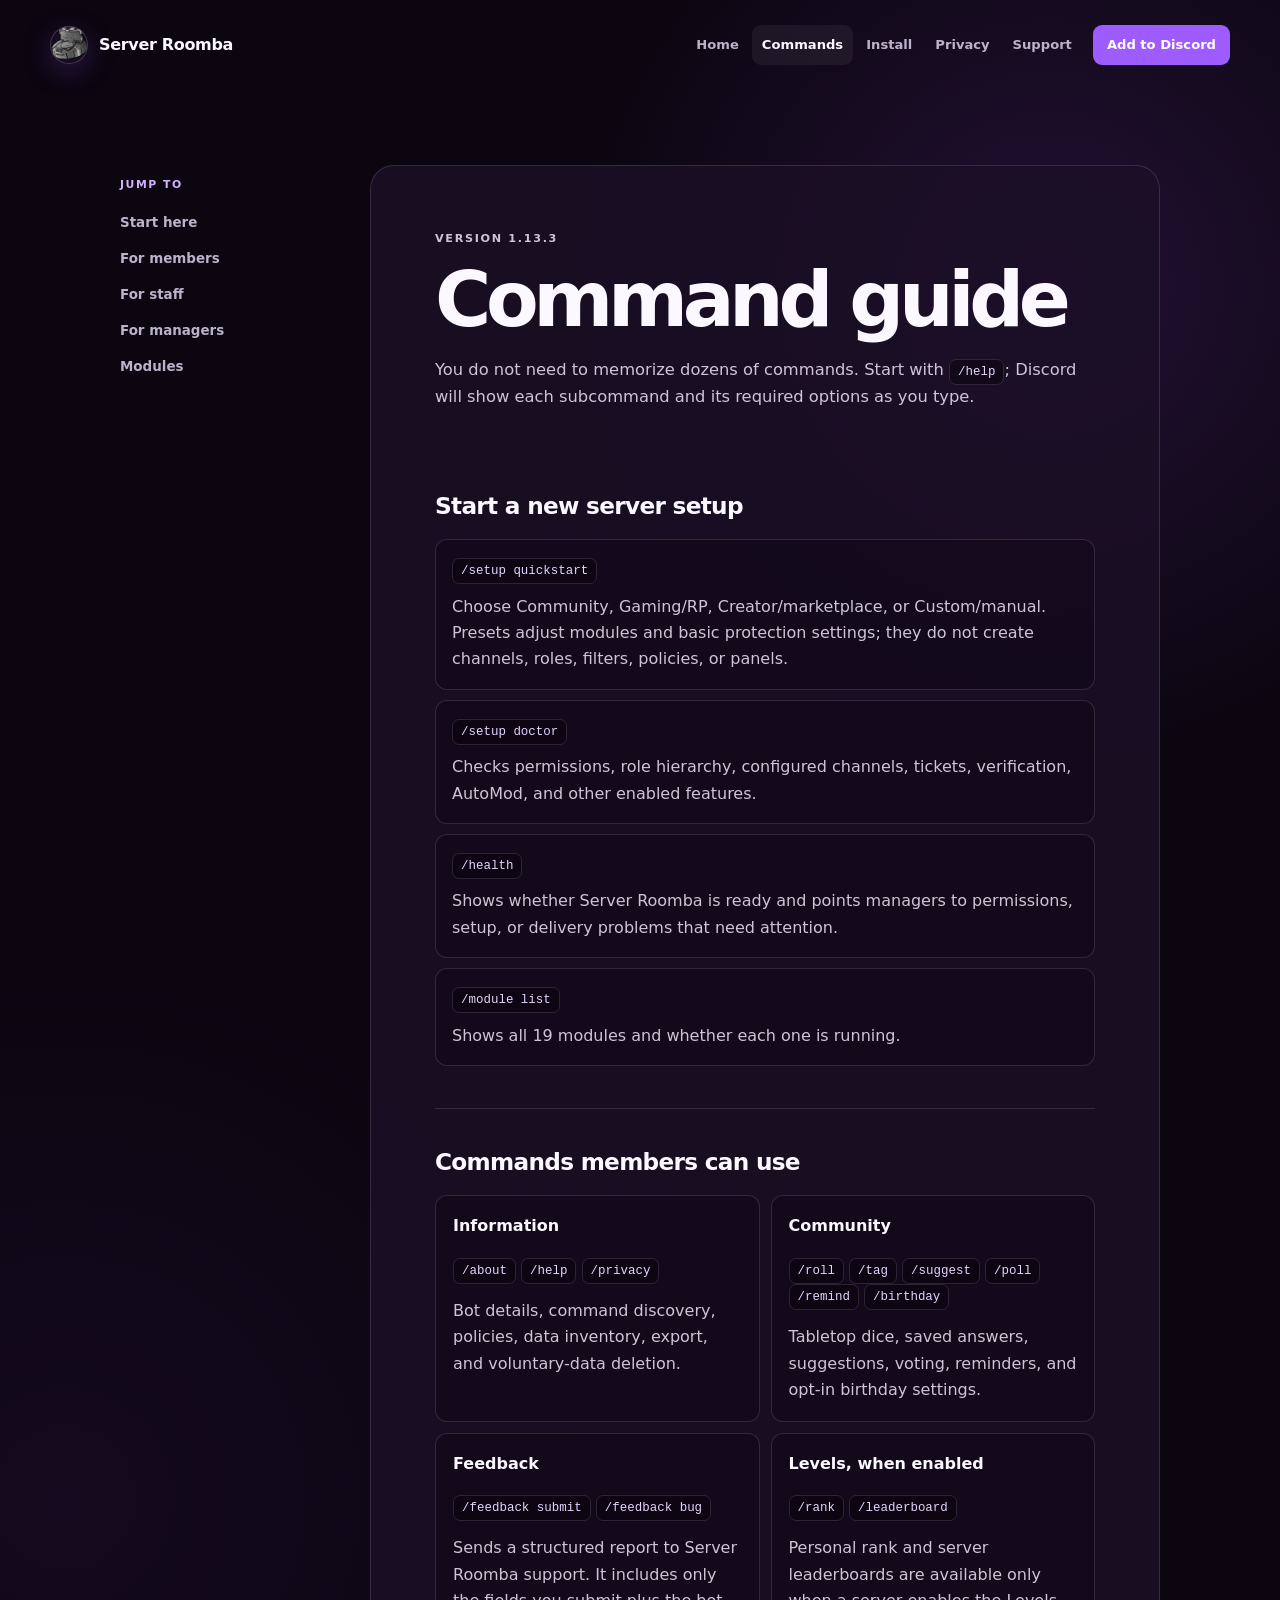
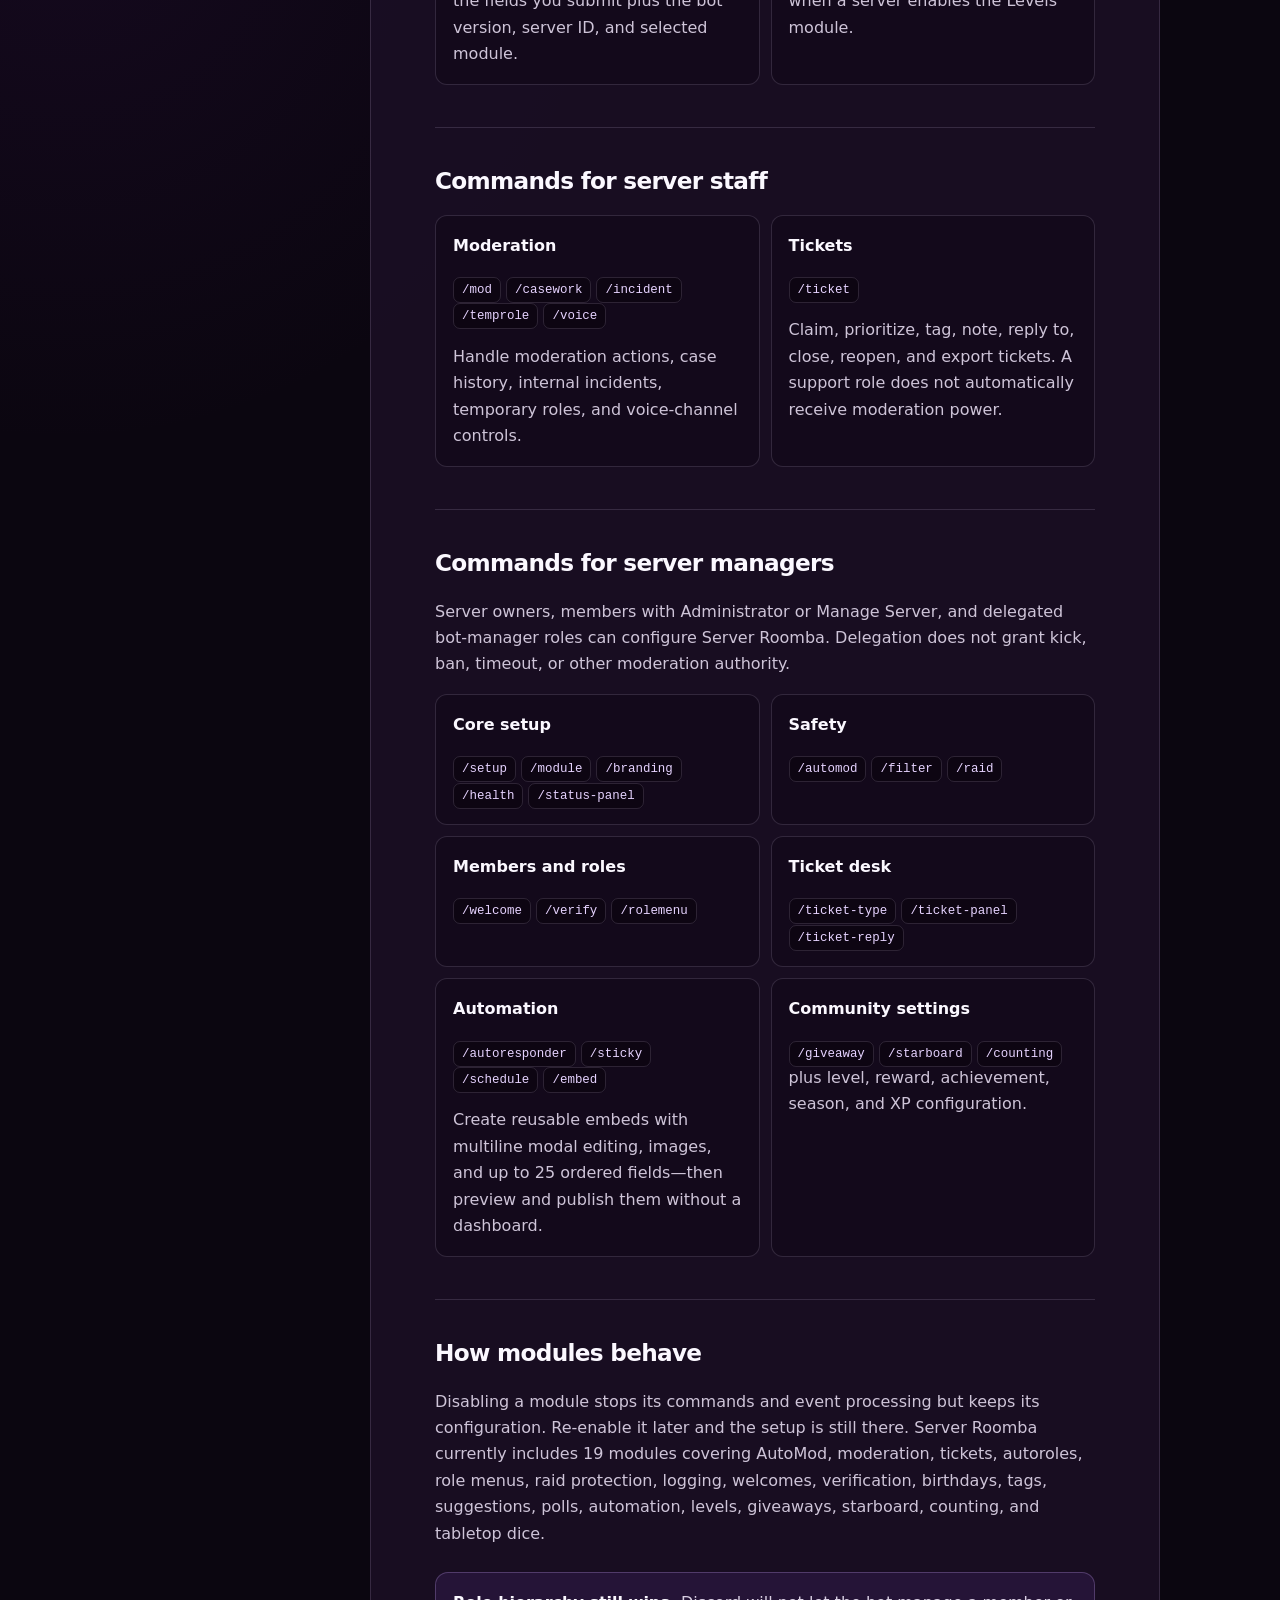
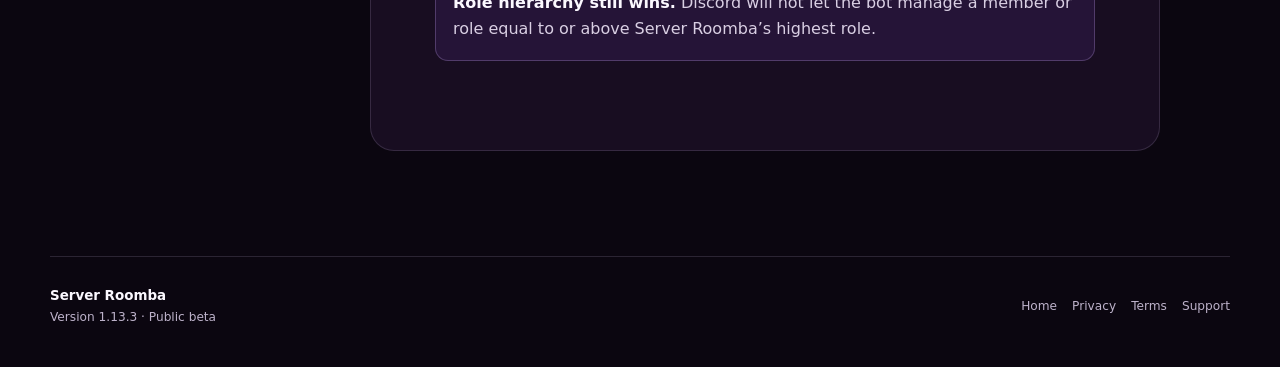
==== commit 8dabd3dc: "Update commands.html for Server Roomba 1.13.3" ====
--- a/commands.html
+++ b/commands.html
@@ -5,7 +5,7 @@
   <meta name="viewport" content="width=device-width,initial-scale=1">
   <meta name="description" content="A practical guide to Server Roomba 1.13 commands for members, staff, and server managers.">
   <title>Command Guide — Server Roomba</title>
-  <link rel="stylesheet" href="style.css?v=1.13.2">
+  <link rel="stylesheet" href="style.css?v=1.13.3">
   <link rel="icon" href="claymoreroomba.png" type="image/png">
 </head>
 <body>
@@ -22,7 +22,7 @@
       <a href="#start">Start here</a><a href="#members">For members</a><a href="#staff">For staff</a><a href="#manage">For managers</a><a href="#modules">Modules</a>
     </aside>
     <article class="article">
-      <p class="kicker">Version 1.13.2</p>
+      <p class="kicker">Version 1.13.3</p>
       <h1>Command guide</h1>
       <p class="article-lead">You do not need to memorize dozens of commands. Start with <code>/help</code>; Discord will show each subcommand and its required options as you type.</p>
 
@@ -55,7 +55,7 @@
         <section><h3>Safety</h3><p><code>/automod</code> <code>/filter</code> <code>/raid</code></p></section>
         <section><h3>Members and roles</h3><p><code>/welcome</code> <code>/verify</code> <code>/rolemenu</code></p></section>
         <section><h3>Ticket desk</h3><p><code>/ticket-type</code> <code>/ticket-panel</code> <code>/ticket-reply</code></p></section>
-        <section><h3>Automation</h3><p><code>/autoresponder</code> <code>/sticky</code> <code>/schedule</code> <code>/embed</code></p></section>
+        <section><h3>Automation</h3><p><code>/autoresponder</code> <code>/sticky</code> <code>/schedule</code> <code>/embed</code></p><p>Create reusable embeds with multiline modal editing, images, and up to 25 ordered fields—then preview and publish them without a dashboard.</p></section>
         <section><h3>Community settings</h3><p><code>/giveaway</code> <code>/starboard</code> <code>/counting</code> plus level, reward, achievement, season, and XP configuration.</p></section>
       </div>
 
@@ -64,6 +64,6 @@
       <div class="notice"><strong>Role hierarchy still wins.</strong> Discord will not let the bot manage a member or role equal to or above Server Roomba’s highest role.</div>
     </article>
   </main>
-  <footer class="wrap"><div><span class="footer-brand">Server Roomba</span><span>Version 1.13.2 · Public beta</span></div><nav><a href="index.html">Home</a><a href="privacy.html">Privacy</a><a href="terms.html">Terms</a><a href="support.html">Support</a></nav></footer>
+  <footer class="wrap"><div><span class="footer-brand">Server Roomba</span><span>Version 1.13.3 · Public beta</span></div><nav><a href="index.html">Home</a><a href="privacy.html">Privacy</a><a href="terms.html">Terms</a><a href="support.html">Support</a></nav></footer>
 </body>
 </html>
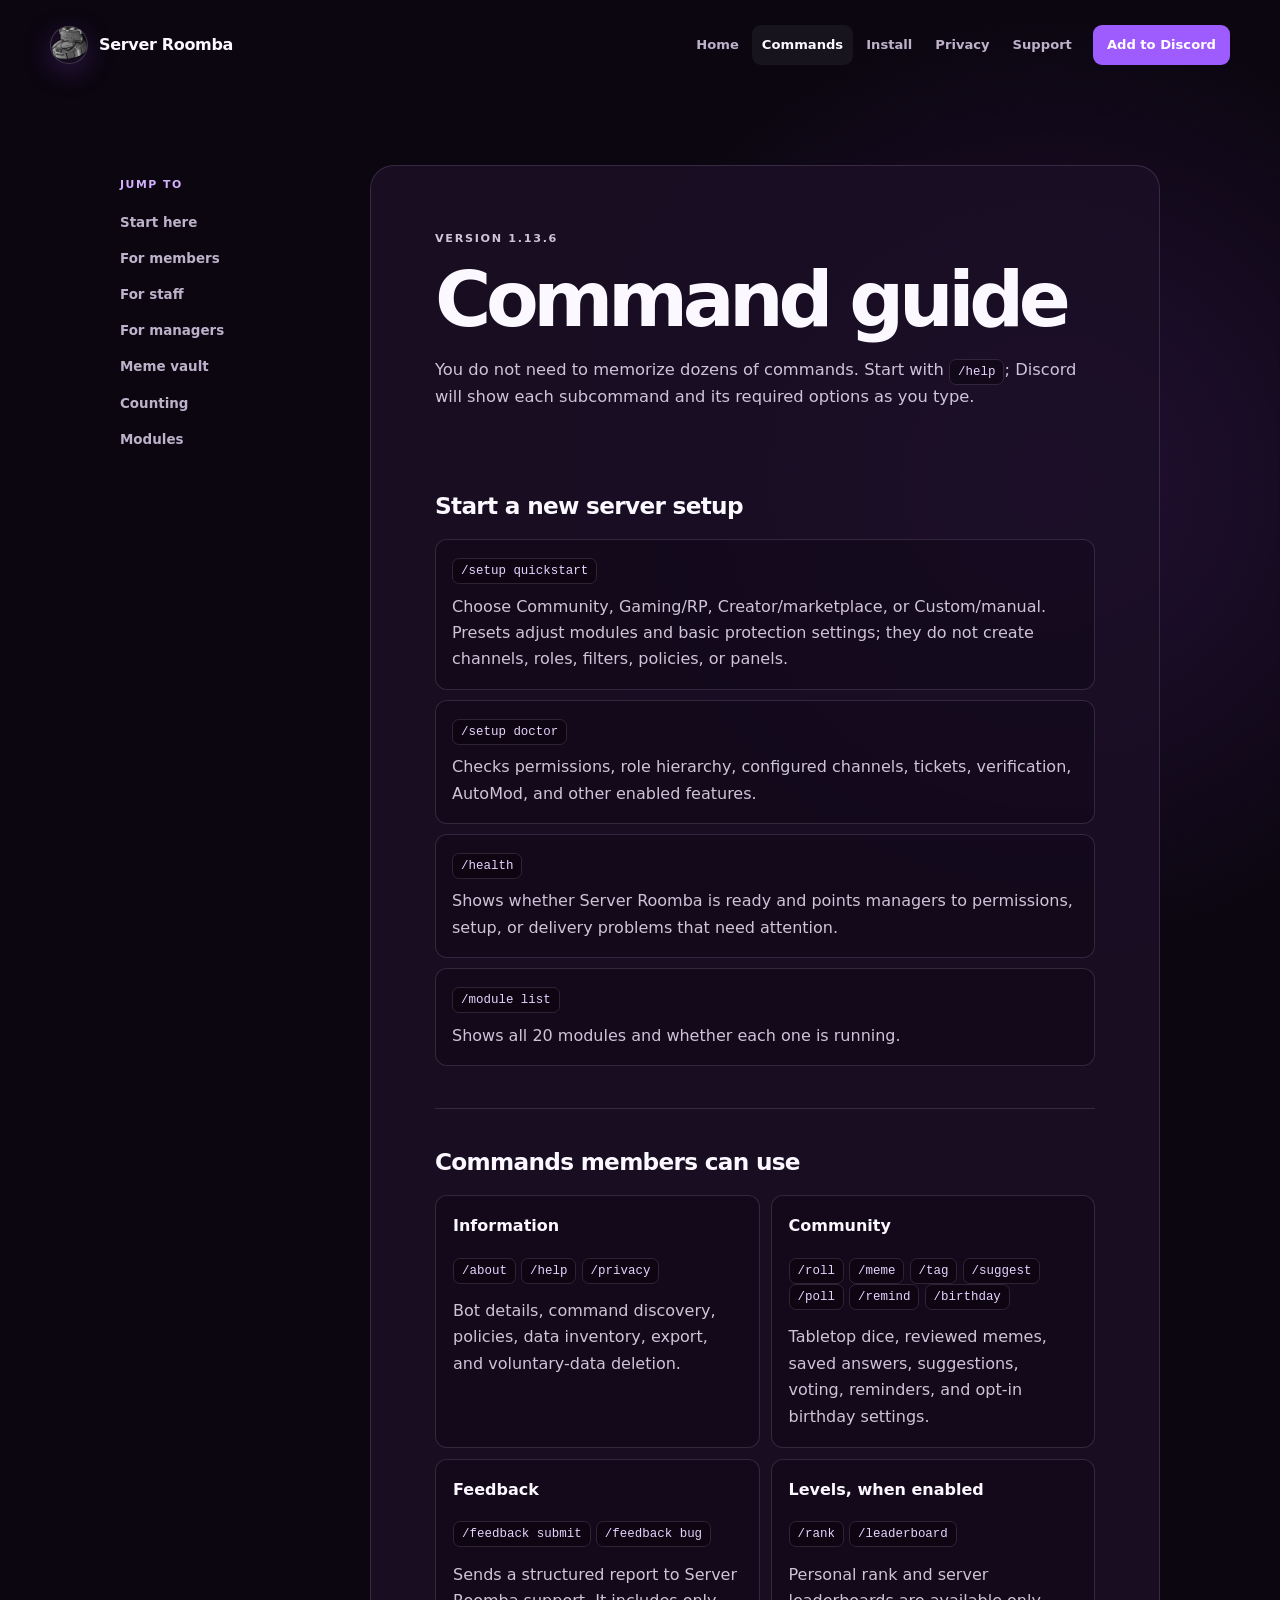
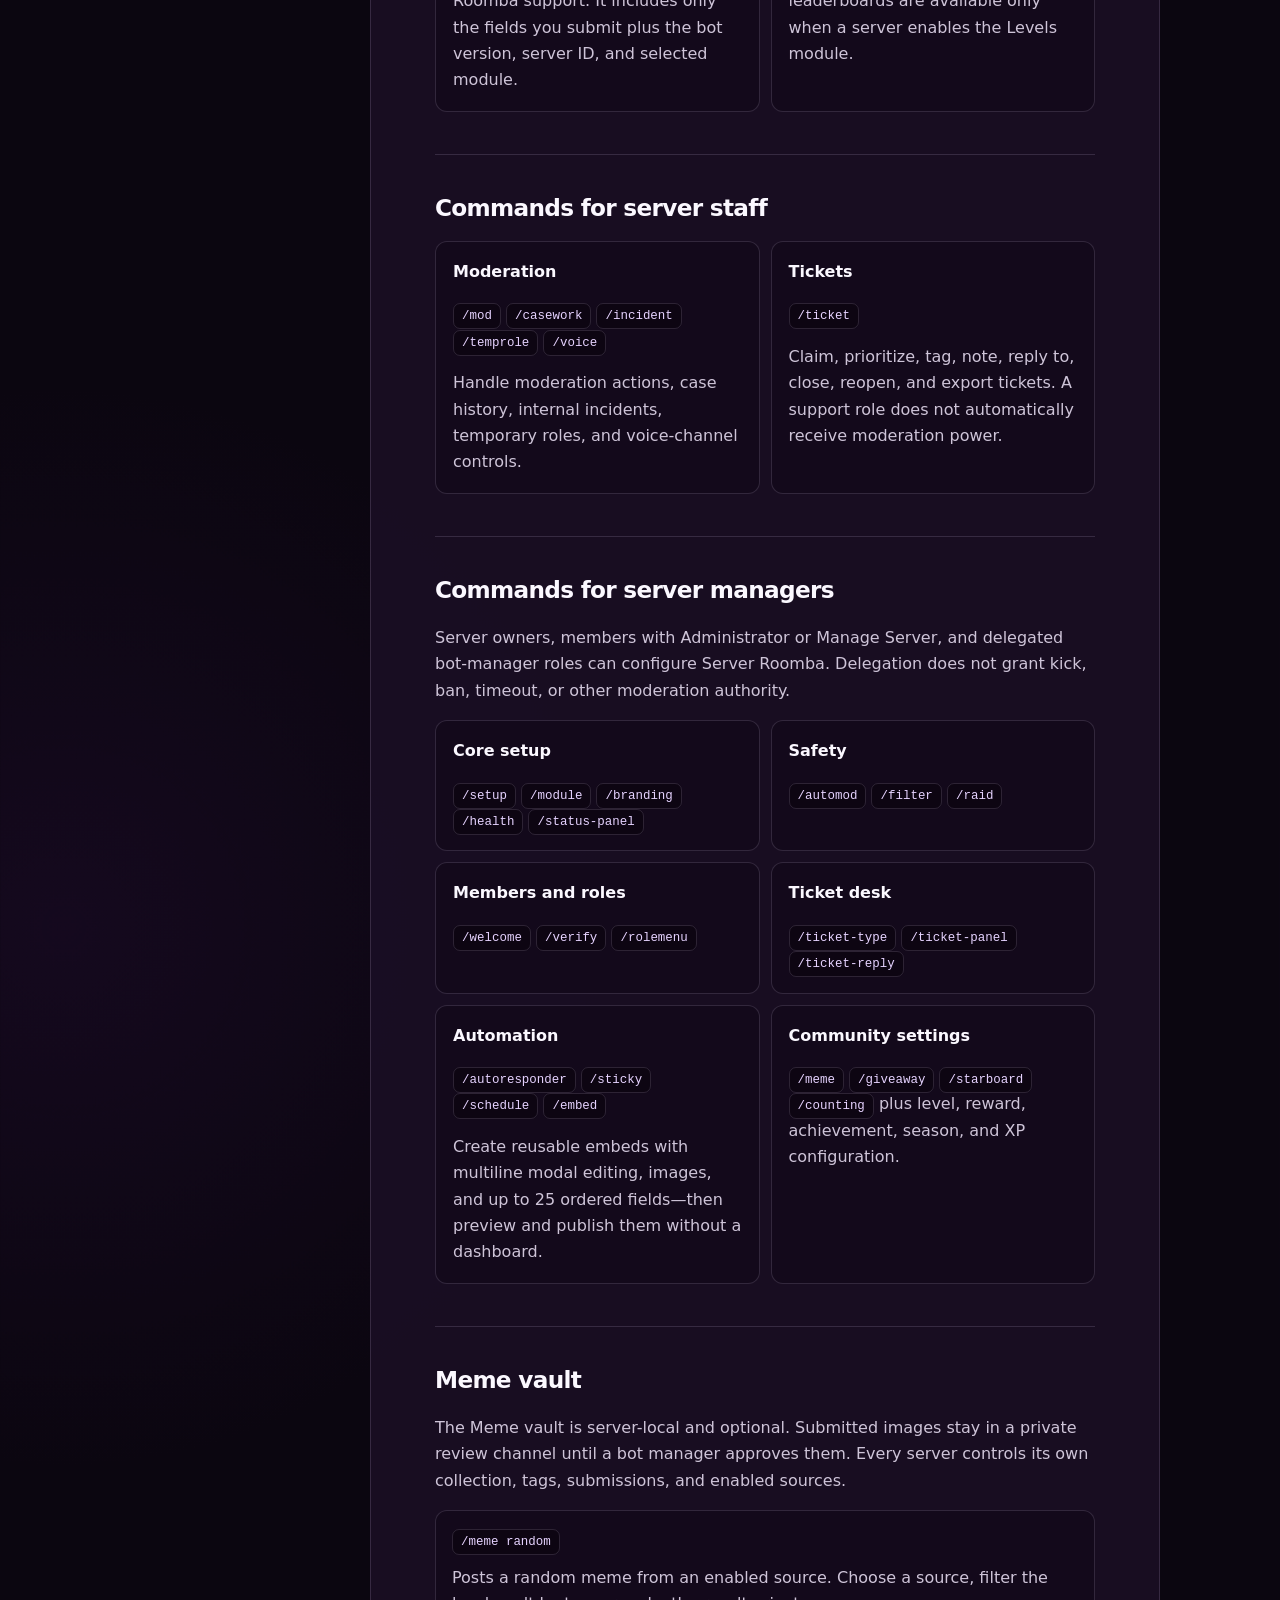
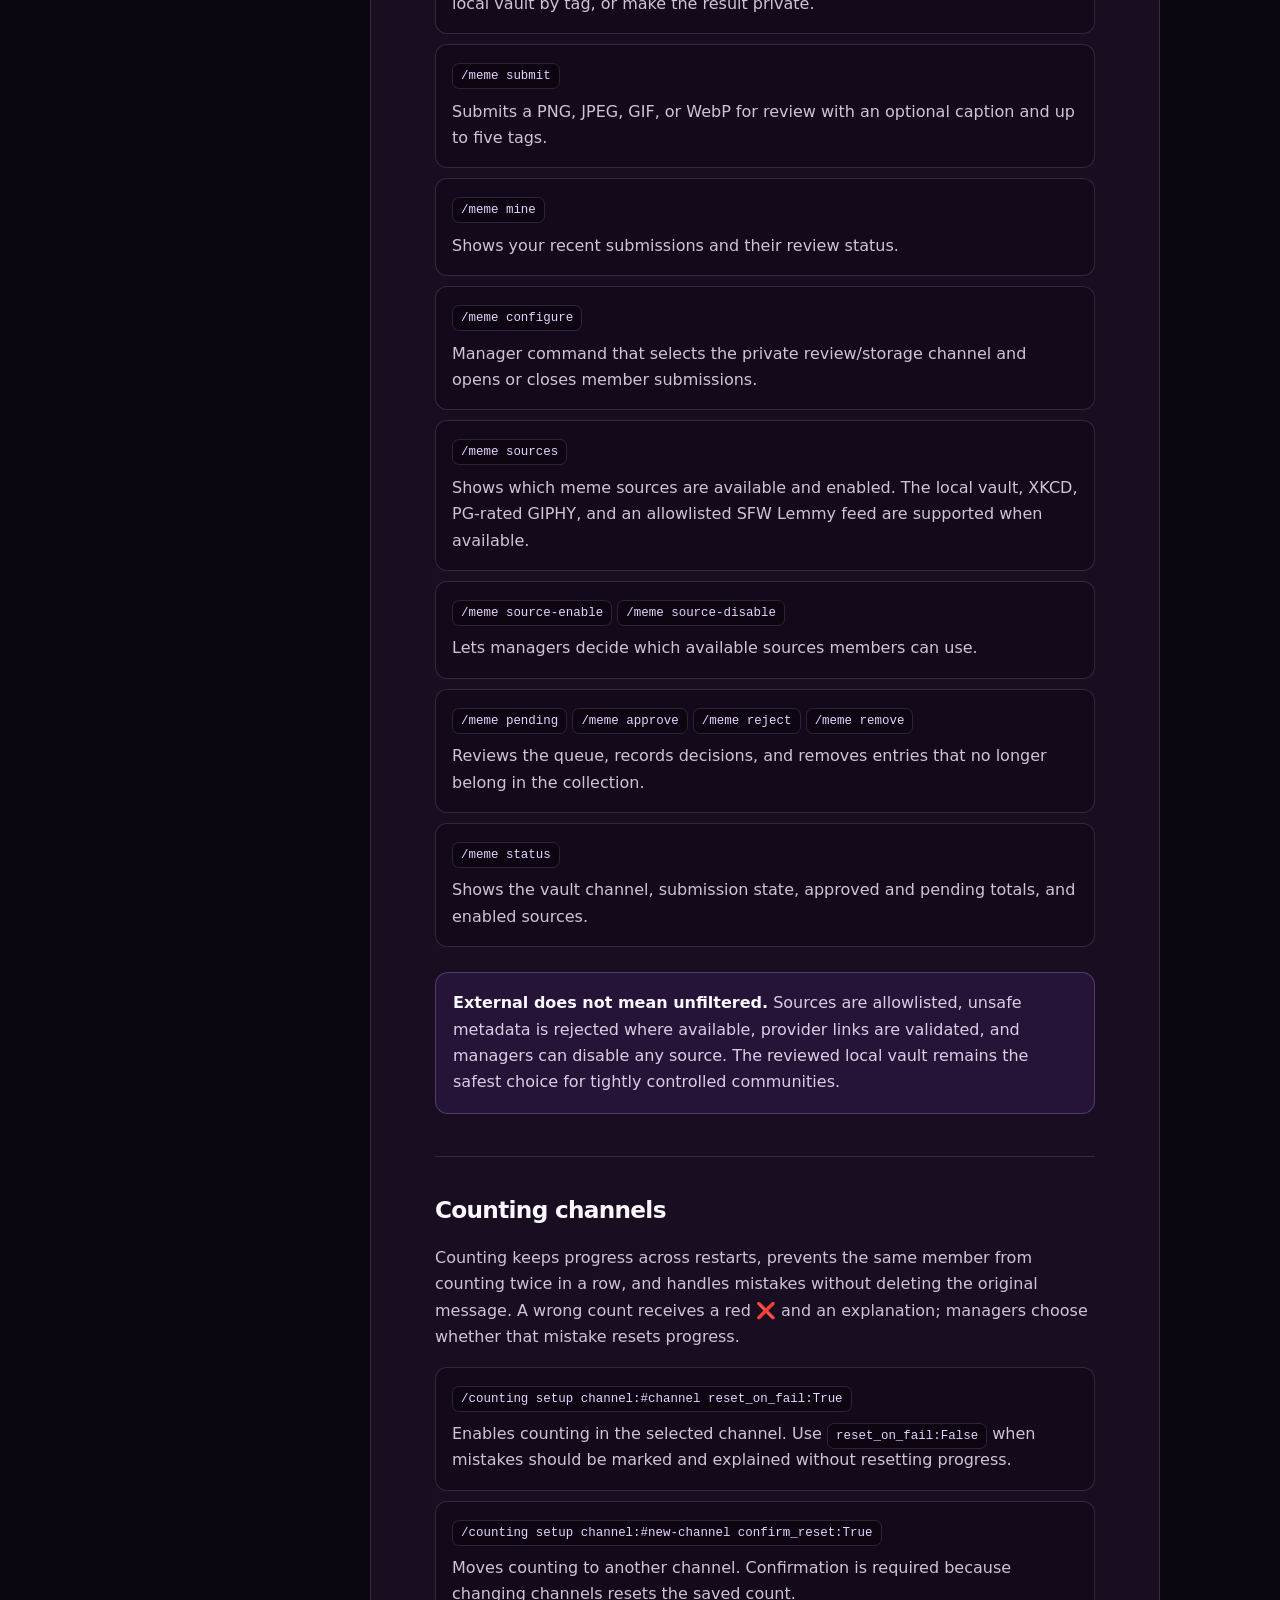
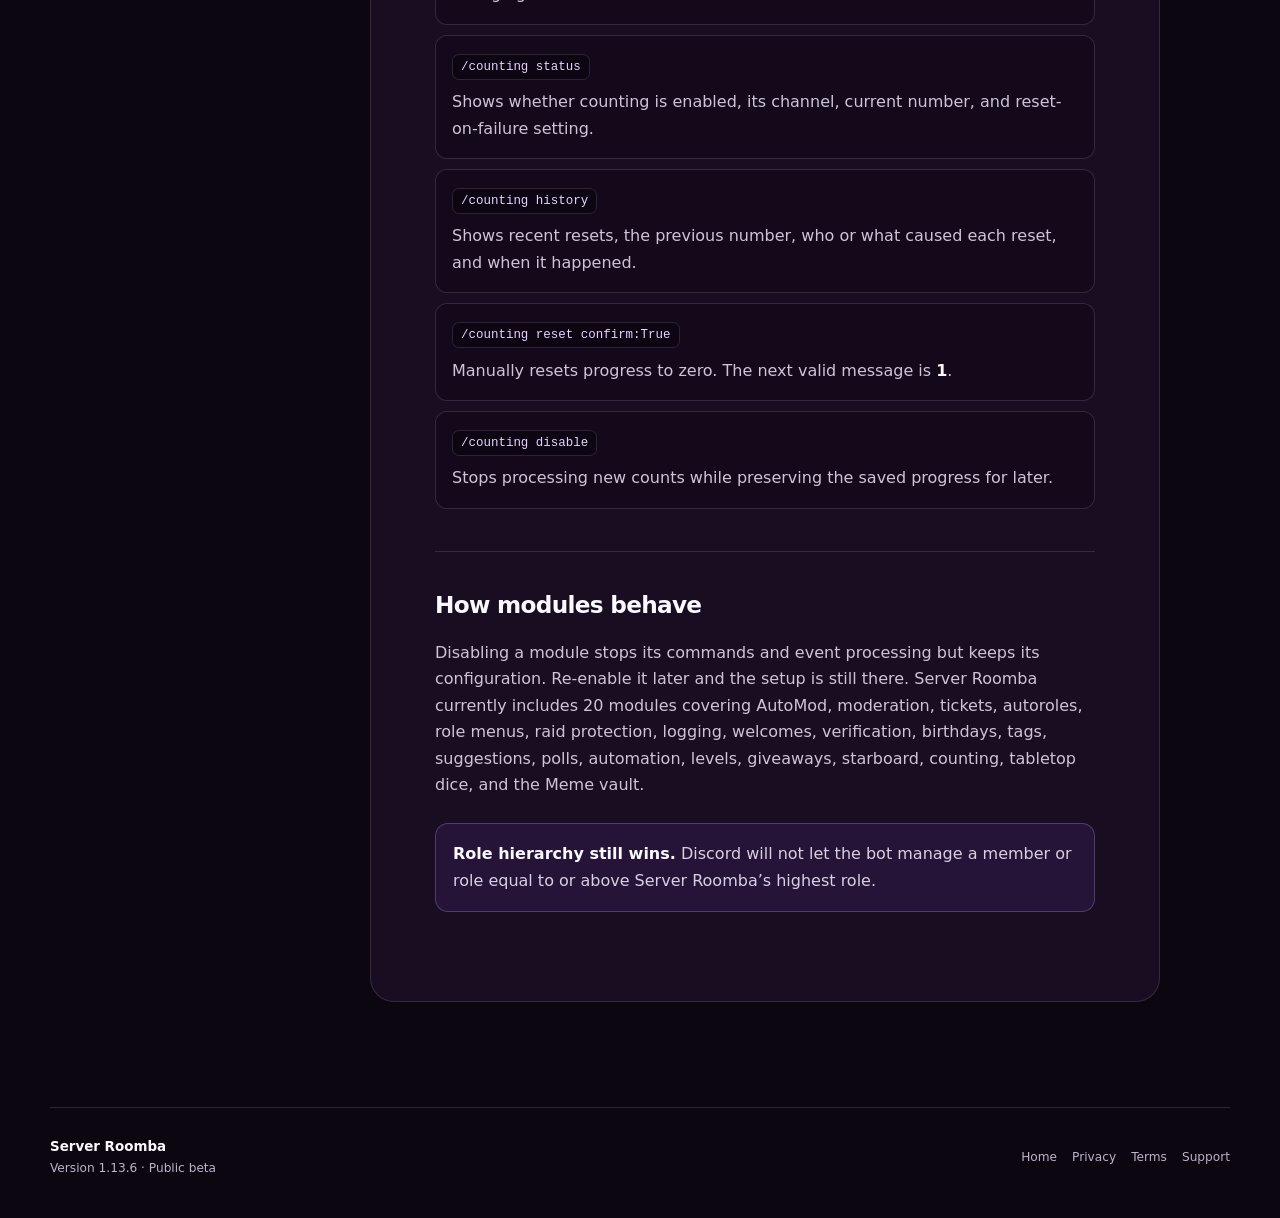
==== commit 23a7c986: "Update commands.html for Server Roomba 1.13.6" ====
--- a/commands.html
+++ b/commands.html
@@ -3,9 +3,9 @@
 <head>
   <meta charset="utf-8">
   <meta name="viewport" content="width=device-width,initial-scale=1">
-  <meta name="description" content="A practical guide to Server Roomba 1.13 commands for members, staff, and server managers.">
+  <meta name="description" content="A practical guide to Server Roomba 1.13.6 commands for members, staff, and server managers.">
   <title>Command Guide — Server Roomba</title>
-  <link rel="stylesheet" href="style.css?v=1.13.3">
+  <link rel="stylesheet" href="style.css?v=1.13.6">
   <link rel="icon" href="claymoreroomba.png" type="image/png">
 </head>
 <body>
@@ -19,10 +19,10 @@
   <main class="wrap article-shell">
     <aside class="article-nav">
       <p>Jump to</p>
-      <a href="#start">Start here</a><a href="#members">For members</a><a href="#staff">For staff</a><a href="#manage">For managers</a><a href="#modules">Modules</a>
+      <a href="#start">Start here</a><a href="#members">For members</a><a href="#staff">For staff</a><a href="#manage">For managers</a><a href="#memes">Meme vault</a><a href="#counting">Counting</a><a href="#modules">Modules</a>
     </aside>
     <article class="article">
-      <p class="kicker">Version 1.13.3</p>
+      <p class="kicker">Version 1.13.6</p>
       <h1>Command guide</h1>
       <p class="article-lead">You do not need to memorize dozens of commands. Start with <code>/help</code>; Discord will show each subcommand and its required options as you type.</p>
 
@@ -31,13 +31,13 @@
         <div><code>/setup quickstart</code><p>Choose Community, Gaming/RP, Creator/marketplace, or Custom/manual. Presets adjust modules and basic protection settings; they do not create channels, roles, filters, policies, or panels.</p></div>
         <div><code>/setup doctor</code><p>Checks permissions, role hierarchy, configured channels, tickets, verification, AutoMod, and other enabled features.</p></div>
         <div><code>/health</code><p>Shows whether Server Roomba is ready and points managers to permissions, setup, or delivery problems that need attention.</p></div>
-        <div><code>/module list</code><p>Shows all 19 modules and whether each one is running.</p></div>
+        <div><code>/module list</code><p>Shows all 20 modules and whether each one is running.</p></div>
       </div>
 
       <h2 id="members">Commands members can use</h2>
       <div class="command-groups">
         <section><h3>Information</h3><p><code>/about</code> <code>/help</code> <code>/privacy</code></p><p>Bot details, command discovery, policies, data inventory, export, and voluntary-data deletion.</p></section>
-        <section><h3>Community</h3><p><code>/roll</code> <code>/tag</code> <code>/suggest</code> <code>/poll</code> <code>/remind</code> <code>/birthday</code></p><p>Tabletop dice, saved answers, suggestions, voting, reminders, and opt-in birthday settings.</p></section>
+        <section><h3>Community</h3><p><code>/roll</code> <code>/meme</code> <code>/tag</code> <code>/suggest</code> <code>/poll</code> <code>/remind</code> <code>/birthday</code></p><p>Tabletop dice, reviewed memes, saved answers, suggestions, voting, reminders, and opt-in birthday settings.</p></section>
         <section><h3>Feedback</h3><p><code>/feedback submit</code> <code>/feedback bug</code></p><p>Sends a structured report to Server Roomba support. It includes only the fields you submit plus the bot version, server ID, and selected module.</p></section>
         <section><h3>Levels, when enabled</h3><p><code>/rank</code> <code>/leaderboard</code></p><p>Personal rank and server leaderboards are available only when a server enables the Levels module.</p></section>
       </div>
@@ -56,14 +56,39 @@
         <section><h3>Members and roles</h3><p><code>/welcome</code> <code>/verify</code> <code>/rolemenu</code></p></section>
         <section><h3>Ticket desk</h3><p><code>/ticket-type</code> <code>/ticket-panel</code> <code>/ticket-reply</code></p></section>
         <section><h3>Automation</h3><p><code>/autoresponder</code> <code>/sticky</code> <code>/schedule</code> <code>/embed</code></p><p>Create reusable embeds with multiline modal editing, images, and up to 25 ordered fields—then preview and publish them without a dashboard.</p></section>
-        <section><h3>Community settings</h3><p><code>/giveaway</code> <code>/starboard</code> <code>/counting</code> plus level, reward, achievement, season, and XP configuration.</p></section>
+        <section><h3>Community settings</h3><p><code>/meme</code> <code>/giveaway</code> <code>/starboard</code> <code>/counting</code> plus level, reward, achievement, season, and XP configuration.</p></section>
+      </div>
+
+      <h2 id="memes">Meme vault</h2>
+      <p>The Meme vault is server-local and optional. Submitted images stay in a private review channel until a bot manager approves them. Every server controls its own collection, tags, submissions, and enabled sources.</p>
+      <div class="command-list">
+        <div><code>/meme random</code><p>Posts a random meme from an enabled source. Choose a source, filter the local vault by tag, or make the result private.</p></div>
+        <div><code>/meme submit</code><p>Submits a PNG, JPEG, GIF, or WebP for review with an optional caption and up to five tags.</p></div>
+        <div><code>/meme mine</code><p>Shows your recent submissions and their review status.</p></div>
+        <div><code>/meme configure</code><p>Manager command that selects the private review/storage channel and opens or closes member submissions.</p></div>
+        <div><code>/meme sources</code><p>Shows which meme sources are available and enabled. The local vault, XKCD, PG-rated GIPHY, and an allowlisted SFW Lemmy feed are supported when available.</p></div>
+        <div><code>/meme source-enable</code> <code>/meme source-disable</code><p>Lets managers decide which available sources members can use.</p></div>
+        <div><code>/meme pending</code> <code>/meme approve</code> <code>/meme reject</code> <code>/meme remove</code><p>Reviews the queue, records decisions, and removes entries that no longer belong in the collection.</p></div>
+        <div><code>/meme status</code><p>Shows the vault channel, submission state, approved and pending totals, and enabled sources.</p></div>
+      </div>
+      <div class="notice"><strong>External does not mean unfiltered.</strong> Sources are allowlisted, unsafe metadata is rejected where available, provider links are validated, and managers can disable any source. The reviewed local vault remains the safest choice for tightly controlled communities.</div>
+
+      <h2 id="counting">Counting channels</h2>
+      <p>Counting keeps progress across restarts, prevents the same member from counting twice in a row, and handles mistakes without deleting the original message. A wrong count receives a red ❌ and an explanation; managers choose whether that mistake resets progress.</p>
+      <div class="command-list">
+        <div><code>/counting setup channel:#channel reset_on_fail:True</code><p>Enables counting in the selected channel. Use <code>reset_on_fail:False</code> when mistakes should be marked and explained without resetting progress.</p></div>
+        <div><code>/counting setup channel:#new-channel confirm_reset:True</code><p>Moves counting to another channel. Confirmation is required because changing channels resets the saved count.</p></div>
+        <div><code>/counting status</code><p>Shows whether counting is enabled, its channel, current number, and reset-on-failure setting.</p></div>
+        <div><code>/counting history</code><p>Shows recent resets, the previous number, who or what caused each reset, and when it happened.</p></div>
+        <div><code>/counting reset confirm:True</code><p>Manually resets progress to zero. The next valid message is <strong>1</strong>.</p></div>
+        <div><code>/counting disable</code><p>Stops processing new counts while preserving the saved progress for later.</p></div>
       </div>
 
       <h2 id="modules">How modules behave</h2>
-      <p>Disabling a module stops its commands and event processing but keeps its configuration. Re-enable it later and the setup is still there. Server Roomba currently includes 19 modules covering AutoMod, moderation, tickets, autoroles, role menus, raid protection, logging, welcomes, verification, birthdays, tags, suggestions, polls, automation, levels, giveaways, starboard, counting, and tabletop dice.</p>
+      <p>Disabling a module stops its commands and event processing but keeps its configuration. Re-enable it later and the setup is still there. Server Roomba currently includes 20 modules covering AutoMod, moderation, tickets, autoroles, role menus, raid protection, logging, welcomes, verification, birthdays, tags, suggestions, polls, automation, levels, giveaways, starboard, counting, tabletop dice, and the Meme vault.</p>
       <div class="notice"><strong>Role hierarchy still wins.</strong> Discord will not let the bot manage a member or role equal to or above Server Roomba’s highest role.</div>
     </article>
   </main>
-  <footer class="wrap"><div><span class="footer-brand">Server Roomba</span><span>Version 1.13.3 · Public beta</span></div><nav><a href="index.html">Home</a><a href="privacy.html">Privacy</a><a href="terms.html">Terms</a><a href="support.html">Support</a></nav></footer>
+  <footer class="wrap"><div><span class="footer-brand">Server Roomba</span><span>Version 1.13.6 · Public beta</span></div><nav><a href="index.html">Home</a><a href="privacy.html">Privacy</a><a href="terms.html">Terms</a><a href="support.html">Support</a></nav></footer>
 </body>
 </html>
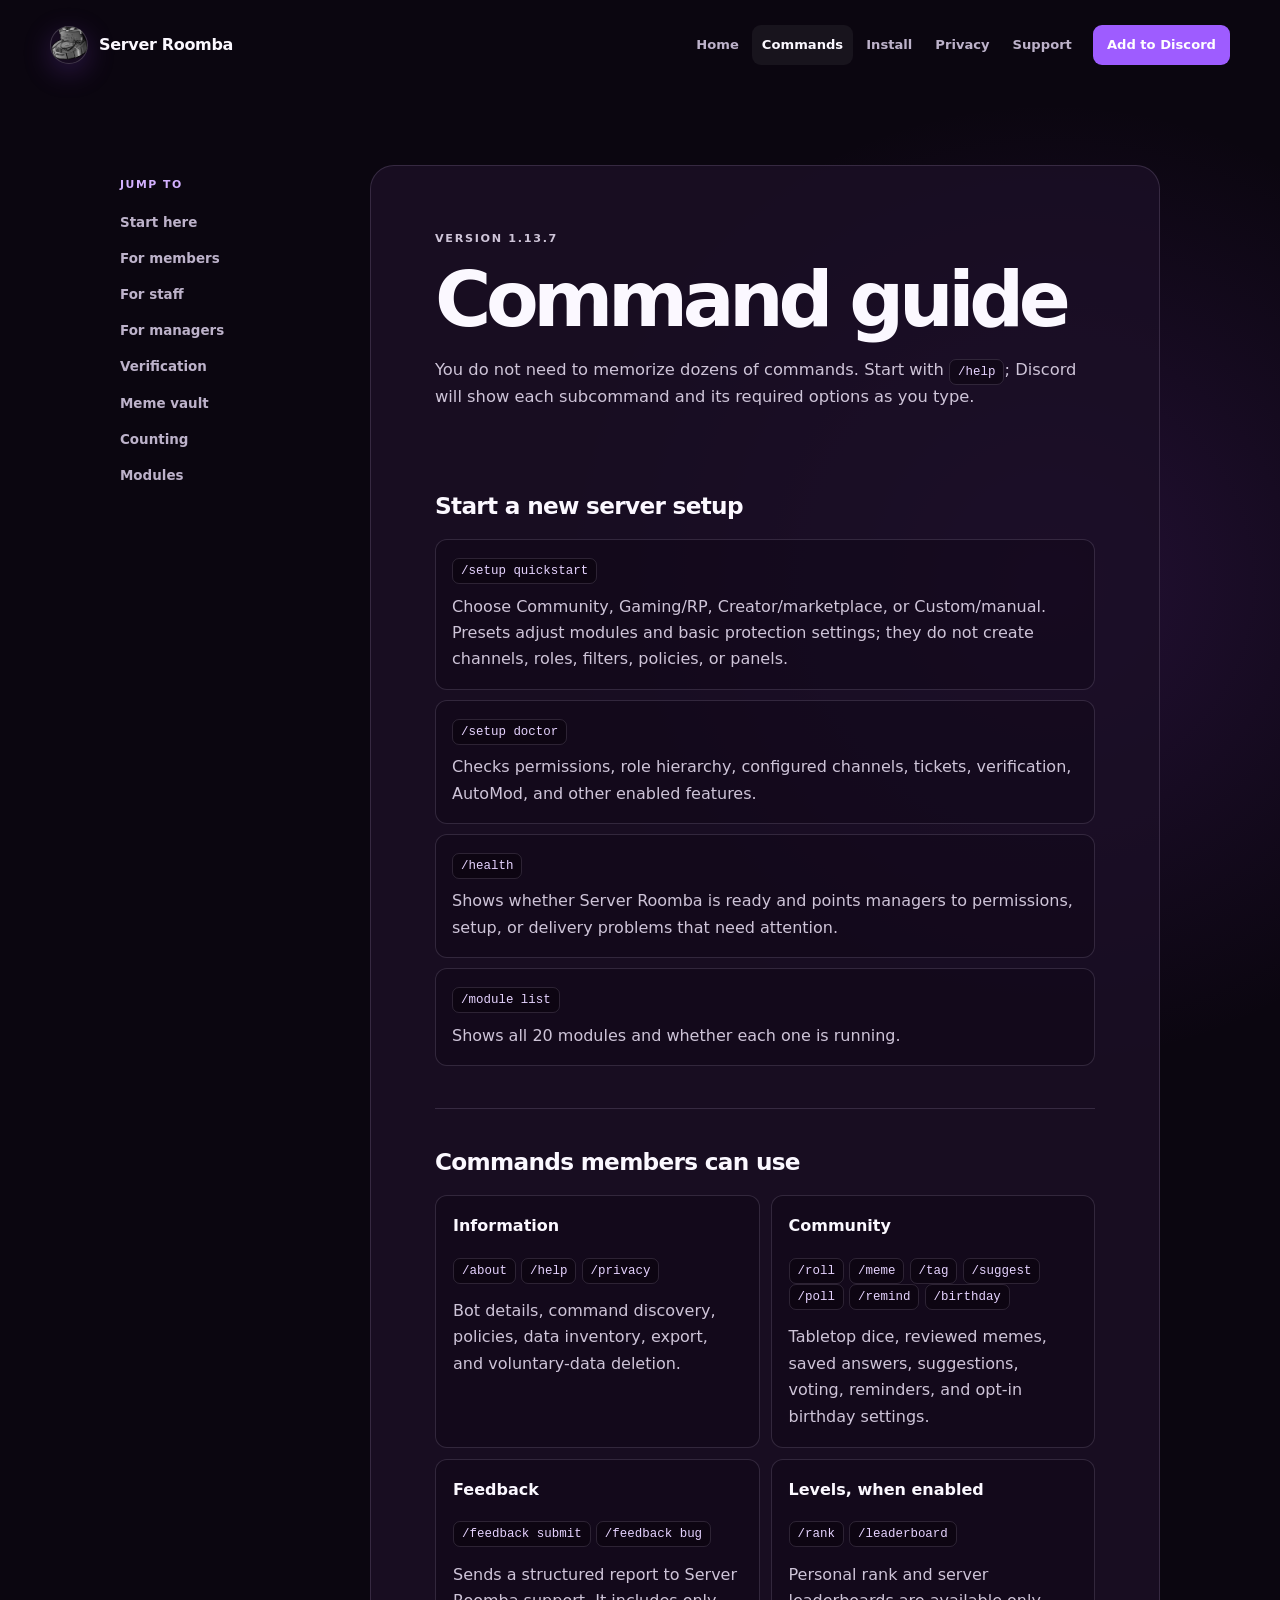
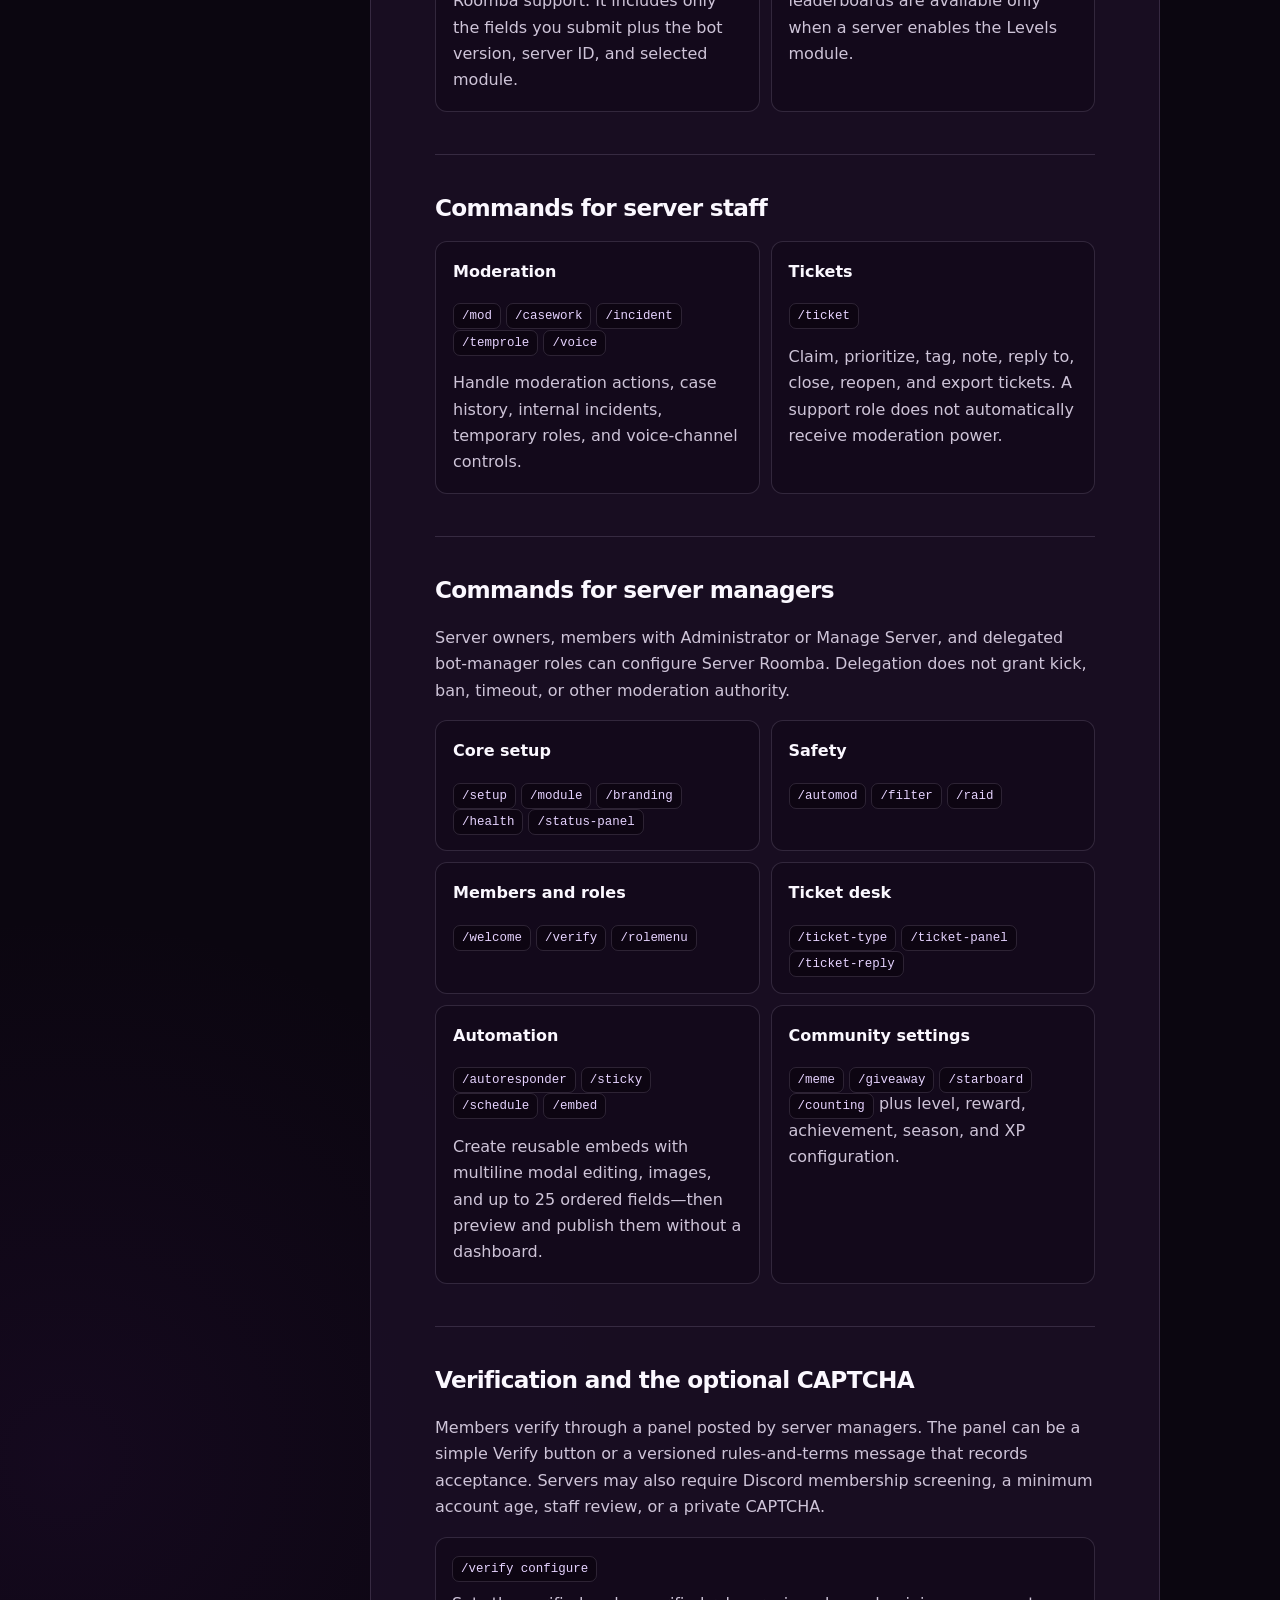
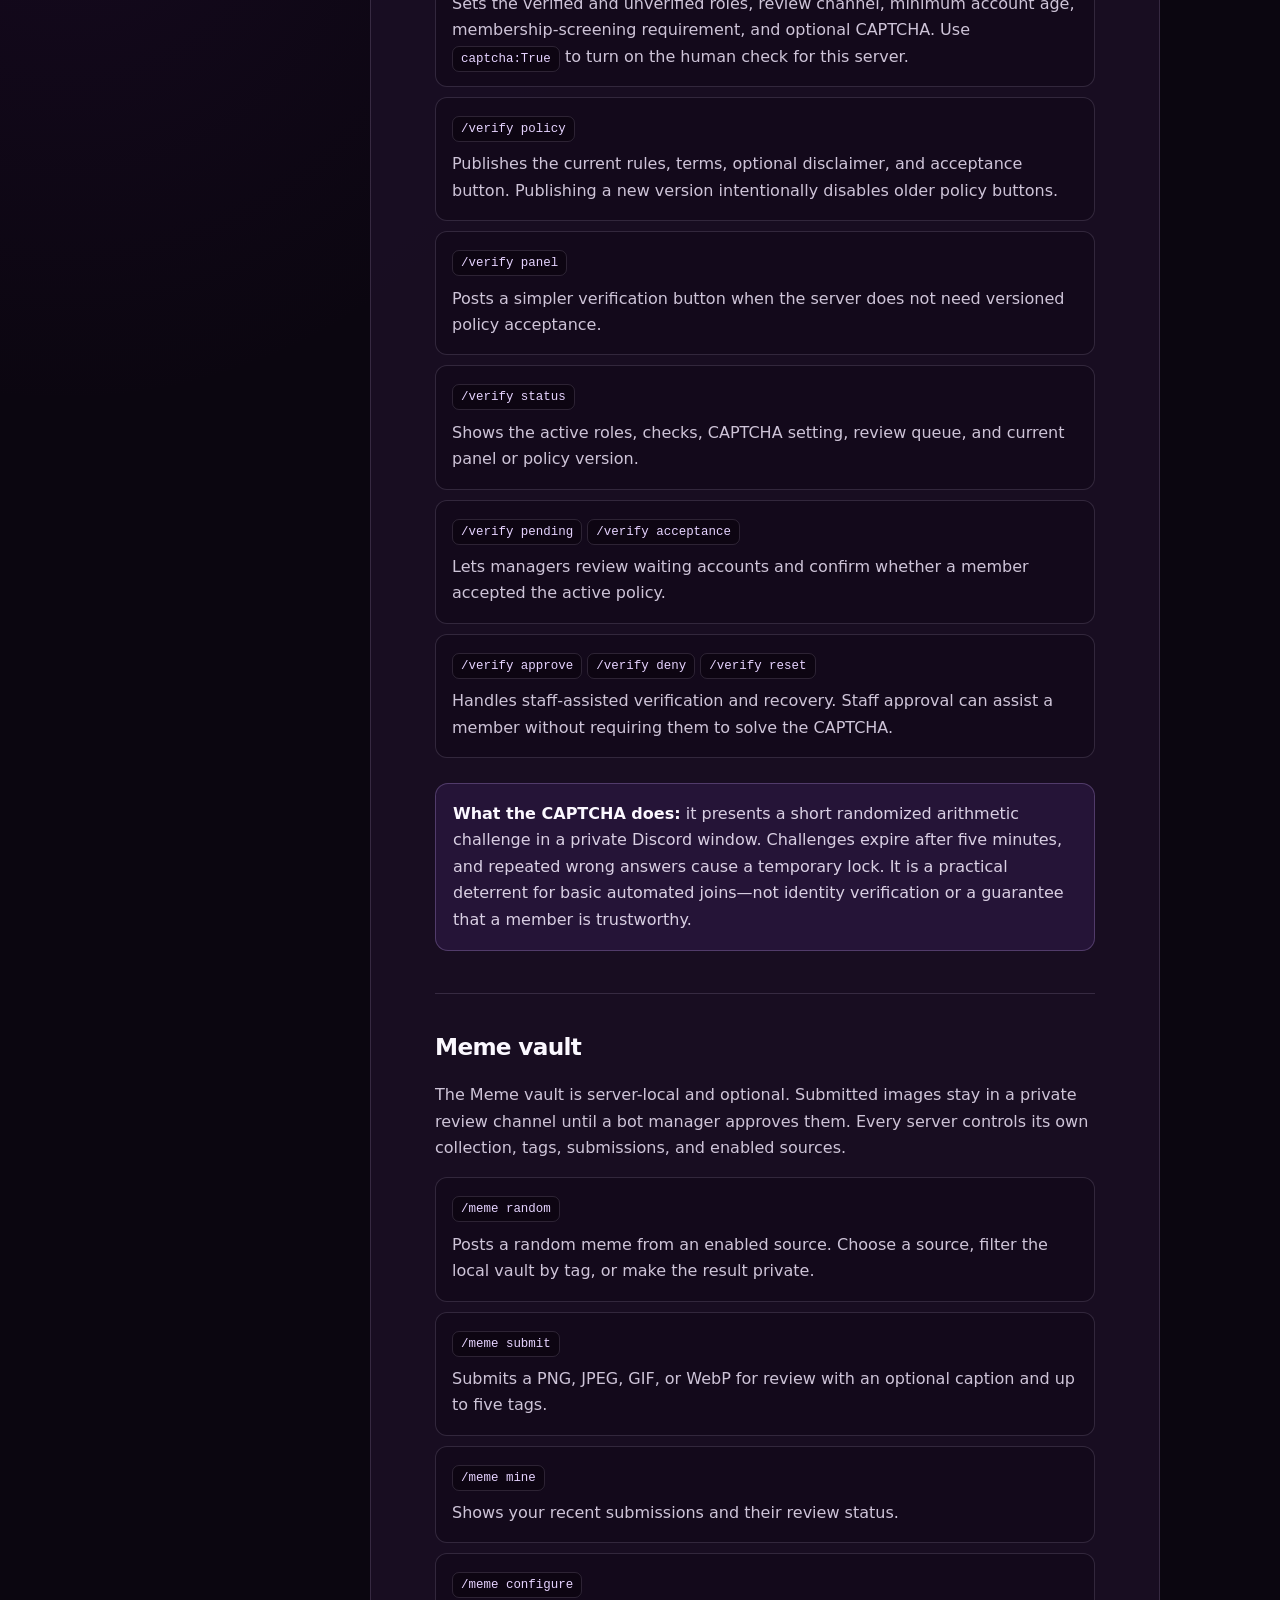
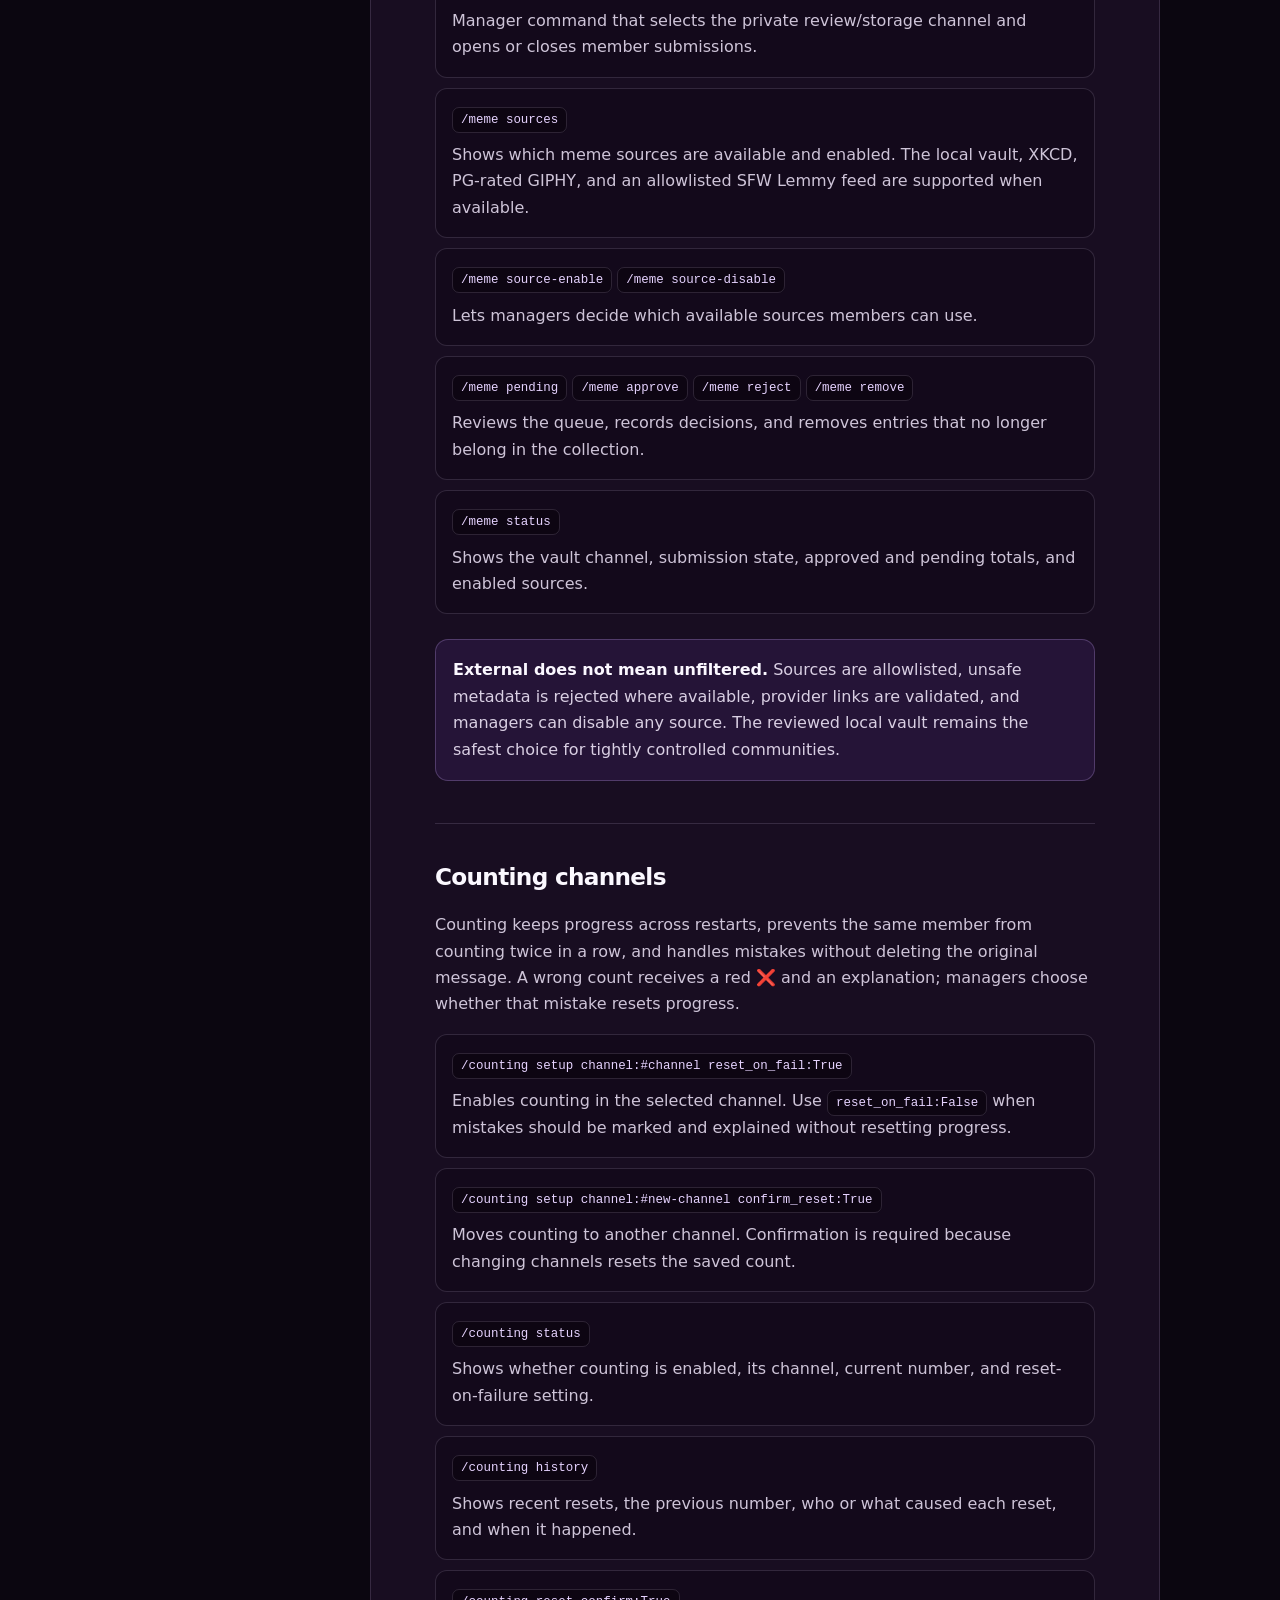
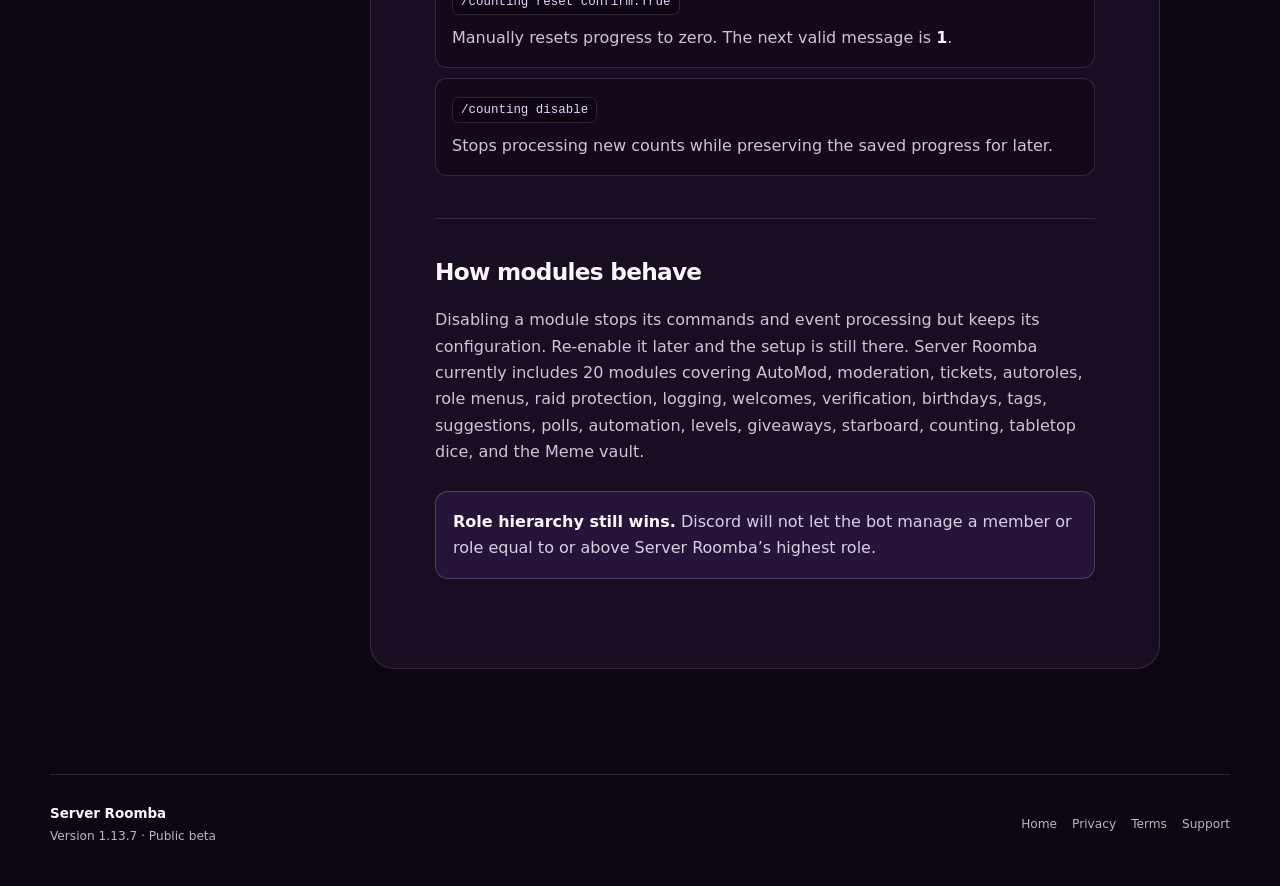
==== commit 7421b44a: "Update commands.html for Server Roomba 1.13.7" ====
--- a/commands.html
+++ b/commands.html
@@ -3,9 +3,9 @@
 <head>
   <meta charset="utf-8">
   <meta name="viewport" content="width=device-width,initial-scale=1">
-  <meta name="description" content="A practical guide to Server Roomba 1.13.6 commands for members, staff, and server managers.">
+  <meta name="description" content="A practical guide to Server Roomba 1.13.7 commands for members, staff, and server managers.">
   <title>Command Guide — Server Roomba</title>
-  <link rel="stylesheet" href="style.css?v=1.13.6">
+  <link rel="stylesheet" href="style.css?v=1.13.7">
   <link rel="icon" href="claymoreroomba.png" type="image/png">
 </head>
 <body>
@@ -19,10 +19,10 @@
   <main class="wrap article-shell">
     <aside class="article-nav">
       <p>Jump to</p>
-      <a href="#start">Start here</a><a href="#members">For members</a><a href="#staff">For staff</a><a href="#manage">For managers</a><a href="#memes">Meme vault</a><a href="#counting">Counting</a><a href="#modules">Modules</a>
+      <a href="#start">Start here</a><a href="#members">For members</a><a href="#staff">For staff</a><a href="#manage">For managers</a><a href="#verification">Verification</a><a href="#memes">Meme vault</a><a href="#counting">Counting</a><a href="#modules">Modules</a>
     </aside>
     <article class="article">
-      <p class="kicker">Version 1.13.6</p>
+      <p class="kicker">Version 1.13.7</p>
       <h1>Command guide</h1>
       <p class="article-lead">You do not need to memorize dozens of commands. Start with <code>/help</code>; Discord will show each subcommand and its required options as you type.</p>
 
@@ -59,6 +59,18 @@
         <section><h3>Community settings</h3><p><code>/meme</code> <code>/giveaway</code> <code>/starboard</code> <code>/counting</code> plus level, reward, achievement, season, and XP configuration.</p></section>
       </div>
 
+      <h2 id="verification">Verification and the optional CAPTCHA</h2>
+      <p>Members verify through a panel posted by server managers. The panel can be a simple Verify button or a versioned rules-and-terms message that records acceptance. Servers may also require Discord membership screening, a minimum account age, staff review, or a private CAPTCHA.</p>
+      <div class="command-list">
+        <div><code>/verify configure</code><p>Sets the verified and unverified roles, review channel, minimum account age, membership-screening requirement, and optional CAPTCHA. Use <code>captcha:True</code> to turn on the human check for this server.</p></div>
+        <div><code>/verify policy</code><p>Publishes the current rules, terms, optional disclaimer, and acceptance button. Publishing a new version intentionally disables older policy buttons.</p></div>
+        <div><code>/verify panel</code><p>Posts a simpler verification button when the server does not need versioned policy acceptance.</p></div>
+        <div><code>/verify status</code><p>Shows the active roles, checks, CAPTCHA setting, review queue, and current panel or policy version.</p></div>
+        <div><code>/verify pending</code> <code>/verify acceptance</code><p>Lets managers review waiting accounts and confirm whether a member accepted the active policy.</p></div>
+        <div><code>/verify approve</code> <code>/verify deny</code> <code>/verify reset</code><p>Handles staff-assisted verification and recovery. Staff approval can assist a member without requiring them to solve the CAPTCHA.</p></div>
+      </div>
+      <div class="notice"><strong>What the CAPTCHA does:</strong> it presents a short randomized arithmetic challenge in a private Discord window. Challenges expire after five minutes, and repeated wrong answers cause a temporary lock. It is a practical deterrent for basic automated joins—not identity verification or a guarantee that a member is trustworthy.</div>
+
       <h2 id="memes">Meme vault</h2>
       <p>The Meme vault is server-local and optional. Submitted images stay in a private review channel until a bot manager approves them. Every server controls its own collection, tags, submissions, and enabled sources.</p>
       <div class="command-list">
@@ -89,6 +101,6 @@
       <div class="notice"><strong>Role hierarchy still wins.</strong> Discord will not let the bot manage a member or role equal to or above Server Roomba’s highest role.</div>
     </article>
   </main>
-  <footer class="wrap"><div><span class="footer-brand">Server Roomba</span><span>Version 1.13.6 · Public beta</span></div><nav><a href="index.html">Home</a><a href="privacy.html">Privacy</a><a href="terms.html">Terms</a><a href="support.html">Support</a></nav></footer>
+  <footer class="wrap"><div><span class="footer-brand">Server Roomba</span><span>Version 1.13.7 · Public beta</span></div><nav><a href="index.html">Home</a><a href="privacy.html">Privacy</a><a href="terms.html">Terms</a><a href="support.html">Support</a></nav></footer>
 </body>
 </html>
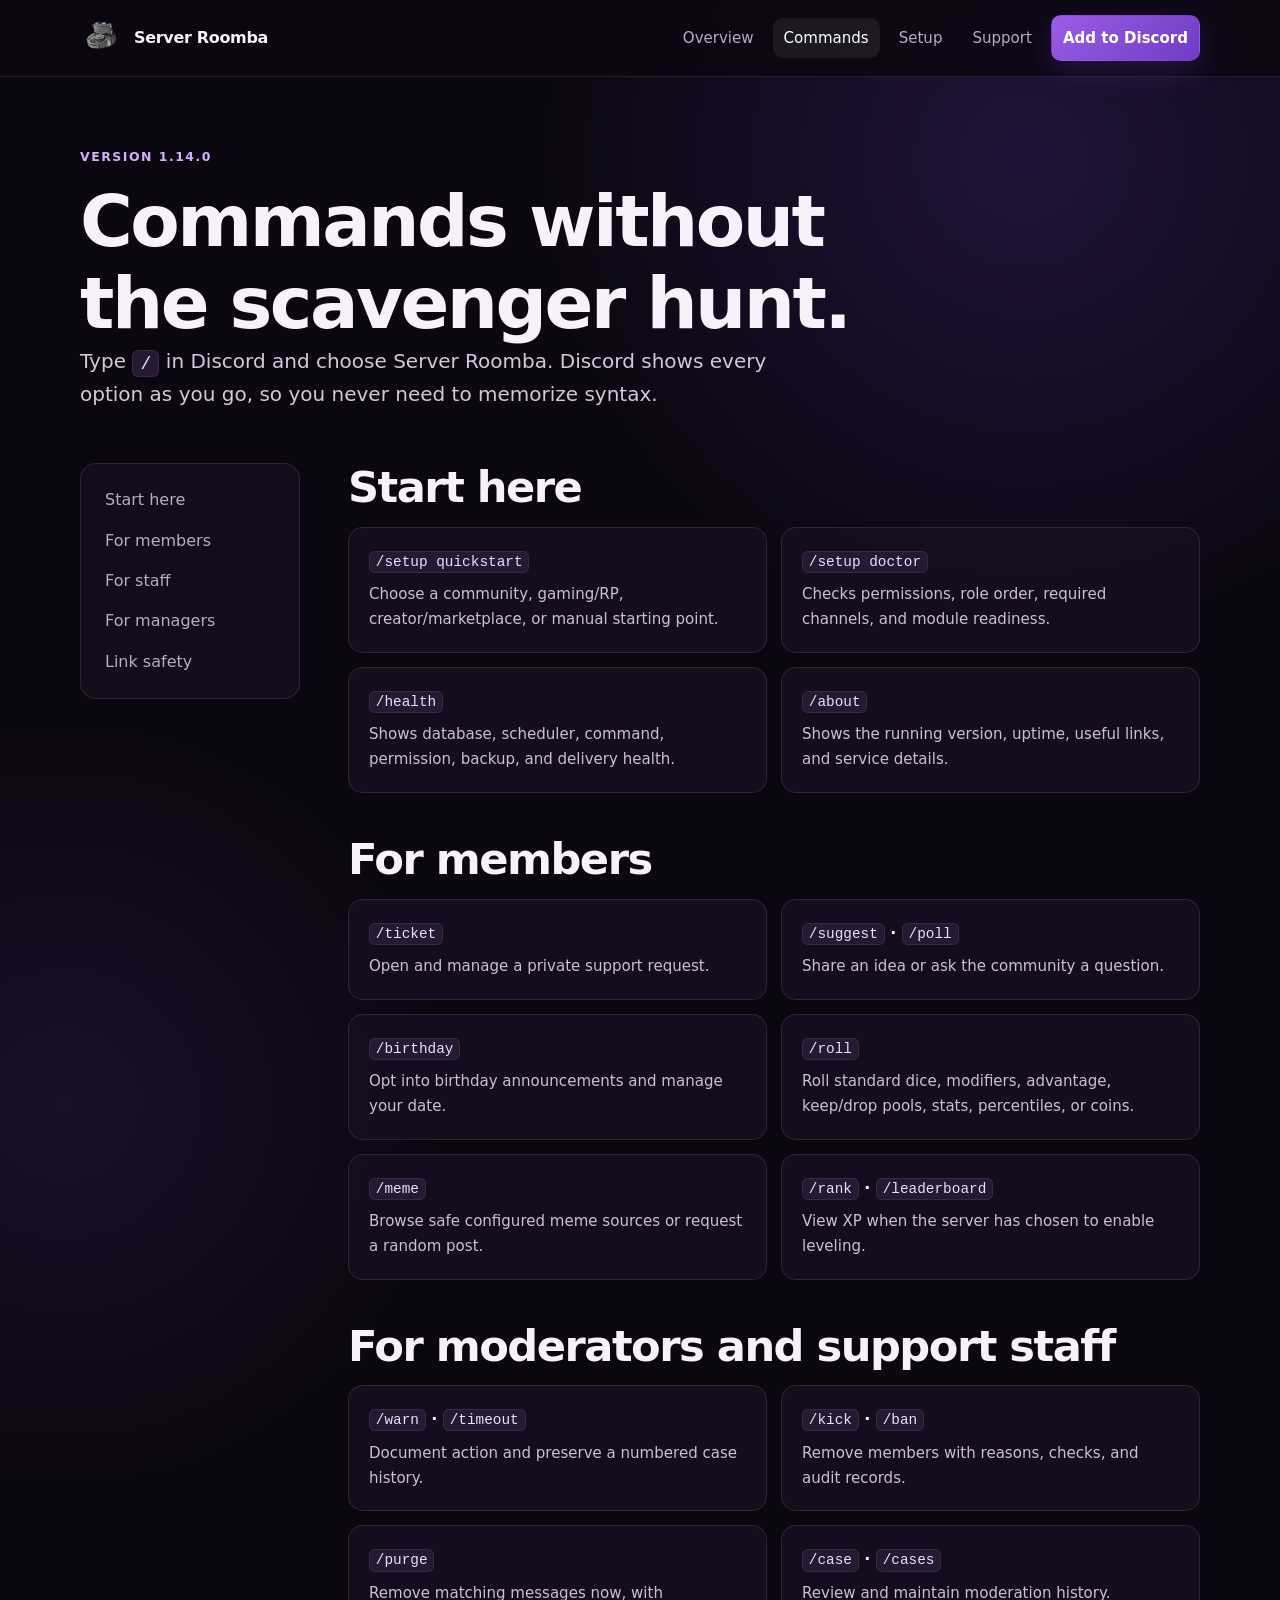
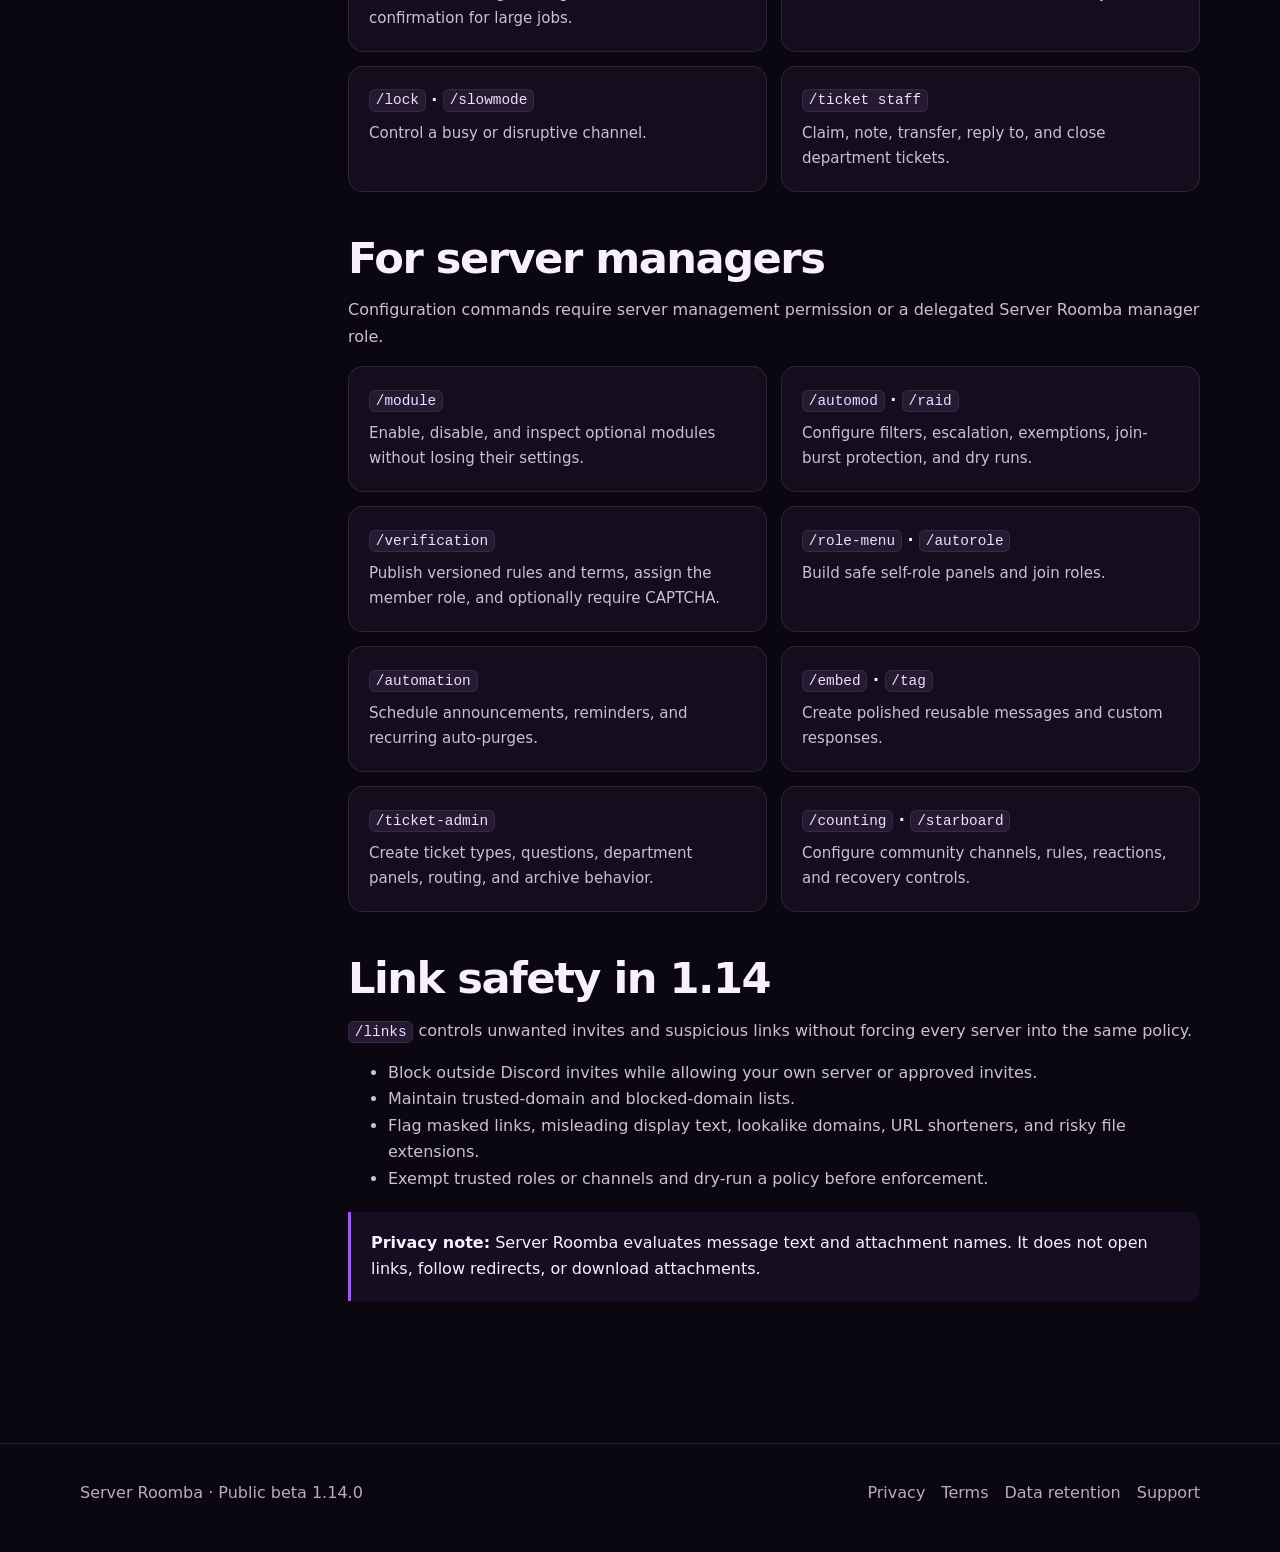
==== commit d093eb7e: "Refresh site for Server Roomba 1.14.0" ====
--- a/commands.html
+++ b/commands.html
@@ -1,106 +1,55 @@
-<!doctype html>
-<html lang="en">
-<head>
-  <meta charset="utf-8">
-  <meta name="viewport" content="width=device-width,initial-scale=1">
-  <meta name="description" content="A practical guide to Server Roomba 1.13.7 commands for members, staff, and server managers.">
-  <title>Command Guide — Server Roomba</title>
-  <link rel="stylesheet" href="style.css?v=1.13.7">
-  <link rel="icon" href="claymoreroomba.png" type="image/png">
-</head>
-<body>
-  <header class="site-header wrap">
-    <a class="brand" href="index.html"><span class="brand-mark">SR</span><span>Server Roomba</span></a>
-    <nav class="nav" aria-label="Primary navigation">
-      <a href="index.html">Home</a><a href="commands.html" aria-current="page">Commands</a><a href="install.html">Install</a><a href="privacy.html">Privacy</a><a href="support.html">Support</a>
-      <a class="nav-cta" href="https://discord.com/oauth2/authorize?client_id=927824186410430556&amp;permissions=1099914406998&amp;integration_type=0&amp;scope=bot%20applications.commands" target="_blank" rel="noopener noreferrer">Add to Discord</a>
-    </nav>
-  </header>
-  <main class="wrap article-shell">
-    <aside class="article-nav">
-      <p>Jump to</p>
-      <a href="#start">Start here</a><a href="#members">For members</a><a href="#staff">For staff</a><a href="#manage">For managers</a><a href="#verification">Verification</a><a href="#memes">Meme vault</a><a href="#counting">Counting</a><a href="#modules">Modules</a>
-    </aside>
+<!doctype html><html lang="en"><head>
+<meta charset="utf-8"><meta name="viewport" content="width=device-width,initial-scale=1">
+<title>Commands — Server Roomba</title><meta name="description" content="A practical guide to Server Roomba's Discord slash commands.">
+<link rel="icon" href="claymoreroomba.png"><link rel="stylesheet" href="style.css?v=1.14.0">
+</head><body>
+<a class="skip-link" href="#main">Skip to content</a>
+<header class="site-header"><div class="wrap nav"><a class="brand" href="index.html"><img src="claymoreroomba.png" alt=""><span>Server Roomba</span></a><nav class="nav-links" aria-label="Main navigation"><a href="index.html">Overview</a><a aria-current="page" href="commands.html">Commands</a><a href="install.html">Setup</a><a href="support.html">Support</a><a class="button" href="https://discord.com/oauth2/authorize?client_id=927824186410430556&permissions=1099914406998&integration_type=0&scope=bot+applications.commands">Add to Discord</a></nav></div></header>
+<main id="main" class="wrap">
+  <header class="page-hero"><p class="eyebrow">Version 1.14.0</p><h1>Commands without the scavenger hunt.</h1><p class="lead">Type <span class="command">/</span> in Discord and choose Server Roomba. Discord shows every option as you go, so you never need to memorize syntax.</p></header>
+  <div class="article-layout">
+    <nav class="side-nav" aria-label="On this page"><a href="#start">Start here</a><a href="#members">For members</a><a href="#staff">For staff</a><a href="#managers">For managers</a><a href="#links">Link safety</a></nav>
     <article class="article">
-      <p class="kicker">Version 1.13.7</p>
-      <h1>Command guide</h1>
-      <p class="article-lead">You do not need to memorize dozens of commands. Start with <code>/help</code>; Discord will show each subcommand and its required options as you type.</p>
-
-      <h2 id="start">Start a new server setup</h2>
-      <div class="command-list">
-        <div><code>/setup quickstart</code><p>Choose Community, Gaming/RP, Creator/marketplace, or Custom/manual. Presets adjust modules and basic protection settings; they do not create channels, roles, filters, policies, or panels.</p></div>
-        <div><code>/setup doctor</code><p>Checks permissions, role hierarchy, configured channels, tickets, verification, AutoMod, and other enabled features.</p></div>
-        <div><code>/health</code><p>Shows whether Server Roomba is ready and points managers to permissions, setup, or delivery problems that need attention.</p></div>
-        <div><code>/module list</code><p>Shows all 20 modules and whether each one is running.</p></div>
-      </div>
-
-      <h2 id="members">Commands members can use</h2>
-      <div class="command-groups">
-        <section><h3>Information</h3><p><code>/about</code> <code>/help</code> <code>/privacy</code></p><p>Bot details, command discovery, policies, data inventory, export, and voluntary-data deletion.</p></section>
-        <section><h3>Community</h3><p><code>/roll</code> <code>/meme</code> <code>/tag</code> <code>/suggest</code> <code>/poll</code> <code>/remind</code> <code>/birthday</code></p><p>Tabletop dice, reviewed memes, saved answers, suggestions, voting, reminders, and opt-in birthday settings.</p></section>
-        <section><h3>Feedback</h3><p><code>/feedback submit</code> <code>/feedback bug</code></p><p>Sends a structured report to Server Roomba support. It includes only the fields you submit plus the bot version, server ID, and selected module.</p></section>
-        <section><h3>Levels, when enabled</h3><p><code>/rank</code> <code>/leaderboard</code></p><p>Personal rank and server leaderboards are available only when a server enables the Levels module.</p></section>
-      </div>
-
-      <h2 id="staff">Commands for server staff</h2>
-      <div class="command-groups">
-        <section><h3>Moderation</h3><p><code>/mod</code> <code>/casework</code> <code>/incident</code> <code>/temprole</code> <code>/voice</code></p><p>Handle moderation actions, case history, internal incidents, temporary roles, and voice-channel controls.</p></section>
-        <section><h3>Tickets</h3><p><code>/ticket</code></p><p>Claim, prioritize, tag, note, reply to, close, reopen, and export tickets. A support role does not automatically receive moderation power.</p></section>
-      </div>
-
-      <h2 id="manage">Commands for server managers</h2>
-      <p>Server owners, members with Administrator or Manage Server, and delegated bot-manager roles can configure Server Roomba. Delegation does not grant kick, ban, timeout, or other moderation authority.</p>
-      <div class="command-groups">
-        <section><h3>Core setup</h3><p><code>/setup</code> <code>/module</code> <code>/branding</code> <code>/health</code> <code>/status-panel</code></p></section>
-        <section><h3>Safety</h3><p><code>/automod</code> <code>/filter</code> <code>/raid</code></p></section>
-        <section><h3>Members and roles</h3><p><code>/welcome</code> <code>/verify</code> <code>/rolemenu</code></p></section>
-        <section><h3>Ticket desk</h3><p><code>/ticket-type</code> <code>/ticket-panel</code> <code>/ticket-reply</code></p></section>
-        <section><h3>Automation</h3><p><code>/autoresponder</code> <code>/sticky</code> <code>/schedule</code> <code>/embed</code></p><p>Create reusable embeds with multiline modal editing, images, and up to 25 ordered fields—then preview and publish them without a dashboard.</p></section>
-        <section><h3>Community settings</h3><p><code>/meme</code> <code>/giveaway</code> <code>/starboard</code> <code>/counting</code> plus level, reward, achievement, season, and XP configuration.</p></section>
-      </div>
-
-      <h2 id="verification">Verification and the optional CAPTCHA</h2>
-      <p>Members verify through a panel posted by server managers. The panel can be a simple Verify button or a versioned rules-and-terms message that records acceptance. Servers may also require Discord membership screening, a minimum account age, staff review, or a private CAPTCHA.</p>
-      <div class="command-list">
-        <div><code>/verify configure</code><p>Sets the verified and unverified roles, review channel, minimum account age, membership-screening requirement, and optional CAPTCHA. Use <code>captcha:True</code> to turn on the human check for this server.</p></div>
-        <div><code>/verify policy</code><p>Publishes the current rules, terms, optional disclaimer, and acceptance button. Publishing a new version intentionally disables older policy buttons.</p></div>
-        <div><code>/verify panel</code><p>Posts a simpler verification button when the server does not need versioned policy acceptance.</p></div>
-        <div><code>/verify status</code><p>Shows the active roles, checks, CAPTCHA setting, review queue, and current panel or policy version.</p></div>
-        <div><code>/verify pending</code> <code>/verify acceptance</code><p>Lets managers review waiting accounts and confirm whether a member accepted the active policy.</p></div>
-        <div><code>/verify approve</code> <code>/verify deny</code> <code>/verify reset</code><p>Handles staff-assisted verification and recovery. Staff approval can assist a member without requiring them to solve the CAPTCHA.</p></div>
-      </div>
-      <div class="notice"><strong>What the CAPTCHA does:</strong> it presents a short randomized arithmetic challenge in a private Discord window. Challenges expire after five minutes, and repeated wrong answers cause a temporary lock. It is a practical deterrent for basic automated joins—not identity verification or a guarantee that a member is trustworthy.</div>
-
-      <h2 id="memes">Meme vault</h2>
-      <p>The Meme vault is server-local and optional. Submitted images stay in a private review channel until a bot manager approves them. Every server controls its own collection, tags, submissions, and enabled sources.</p>
-      <div class="command-list">
-        <div><code>/meme random</code><p>Posts a random meme from an enabled source. Choose a source, filter the local vault by tag, or make the result private.</p></div>
-        <div><code>/meme submit</code><p>Submits a PNG, JPEG, GIF, or WebP for review with an optional caption and up to five tags.</p></div>
-        <div><code>/meme mine</code><p>Shows your recent submissions and their review status.</p></div>
-        <div><code>/meme configure</code><p>Manager command that selects the private review/storage channel and opens or closes member submissions.</p></div>
-        <div><code>/meme sources</code><p>Shows which meme sources are available and enabled. The local vault, XKCD, PG-rated GIPHY, and an allowlisted SFW Lemmy feed are supported when available.</p></div>
-        <div><code>/meme source-enable</code> <code>/meme source-disable</code><p>Lets managers decide which available sources members can use.</p></div>
-        <div><code>/meme pending</code> <code>/meme approve</code> <code>/meme reject</code> <code>/meme remove</code><p>Reviews the queue, records decisions, and removes entries that no longer belong in the collection.</p></div>
-        <div><code>/meme status</code><p>Shows the vault channel, submission state, approved and pending totals, and enabled sources.</p></div>
-      </div>
-      <div class="notice"><strong>External does not mean unfiltered.</strong> Sources are allowlisted, unsafe metadata is rejected where available, provider links are validated, and managers can disable any source. The reviewed local vault remains the safest choice for tightly controlled communities.</div>
-
-      <h2 id="counting">Counting channels</h2>
-      <p>Counting keeps progress across restarts, prevents the same member from counting twice in a row, and handles mistakes without deleting the original message. A wrong count receives a red ❌ and an explanation; managers choose whether that mistake resets progress.</p>
-      <div class="command-list">
-        <div><code>/counting setup channel:#channel reset_on_fail:True</code><p>Enables counting in the selected channel. Use <code>reset_on_fail:False</code> when mistakes should be marked and explained without resetting progress.</p></div>
-        <div><code>/counting setup channel:#new-channel confirm_reset:True</code><p>Moves counting to another channel. Confirmation is required because changing channels resets the saved count.</p></div>
-        <div><code>/counting status</code><p>Shows whether counting is enabled, its channel, current number, and reset-on-failure setting.</p></div>
-        <div><code>/counting history</code><p>Shows recent resets, the previous number, who or what caused each reset, and when it happened.</p></div>
-        <div><code>/counting reset confirm:True</code><p>Manually resets progress to zero. The next valid message is <strong>1</strong>.</p></div>
-        <div><code>/counting disable</code><p>Stops processing new counts while preserving the saved progress for later.</p></div>
-      </div>
-
-      <h2 id="modules">How modules behave</h2>
-      <p>Disabling a module stops its commands and event processing but keeps its configuration. Re-enable it later and the setup is still there. Server Roomba currently includes 20 modules covering AutoMod, moderation, tickets, autoroles, role menus, raid protection, logging, welcomes, verification, birthdays, tags, suggestions, polls, automation, levels, giveaways, starboard, counting, tabletop dice, and the Meme vault.</p>
-      <div class="notice"><strong>Role hierarchy still wins.</strong> Discord will not let the bot manage a member or role equal to or above Server Roomba’s highest role.</div>
+      <section id="start"><h2>Start here</h2><div class="command-grid">
+        <div class="command-card"><strong><span class="command">/setup quickstart</span></strong><p>Choose a community, gaming/RP, creator/marketplace, or manual starting point.</p></div>
+        <div class="command-card"><strong><span class="command">/setup doctor</span></strong><p>Checks permissions, role order, required channels, and module readiness.</p></div>
+        <div class="command-card"><strong><span class="command">/health</span></strong><p>Shows database, scheduler, command, permission, backup, and delivery health.</p></div>
+        <div class="command-card"><strong><span class="command">/about</span></strong><p>Shows the running version, uptime, useful links, and service details.</p></div>
+      </div></section>
+      <section id="members"><h2>For members</h2><div class="command-grid">
+        <div class="command-card"><strong><span class="command">/ticket</span></strong><p>Open and manage a private support request.</p></div>
+        <div class="command-card"><strong><span class="command">/suggest</span> · <span class="command">/poll</span></strong><p>Share an idea or ask the community a question.</p></div>
+        <div class="command-card"><strong><span class="command">/birthday</span></strong><p>Opt into birthday announcements and manage your date.</p></div>
+        <div class="command-card"><strong><span class="command">/roll</span></strong><p>Roll standard dice, modifiers, advantage, keep/drop pools, stats, percentiles, or coins.</p></div>
+        <div class="command-card"><strong><span class="command">/meme</span></strong><p>Browse safe configured meme sources or request a random post.</p></div>
+        <div class="command-card"><strong><span class="command">/rank</span> · <span class="command">/leaderboard</span></strong><p>View XP when the server has chosen to enable leveling.</p></div>
+      </div></section>
+      <section id="staff"><h2>For moderators and support staff</h2><div class="command-grid">
+        <div class="command-card"><strong><span class="command">/warn</span> · <span class="command">/timeout</span></strong><p>Document action and preserve a numbered case history.</p></div>
+        <div class="command-card"><strong><span class="command">/kick</span> · <span class="command">/ban</span></strong><p>Remove members with reasons, checks, and audit records.</p></div>
+        <div class="command-card"><strong><span class="command">/purge</span></strong><p>Remove matching messages now, with confirmation for large jobs.</p></div>
+        <div class="command-card"><strong><span class="command">/case</span> · <span class="command">/cases</span></strong><p>Review and maintain moderation history.</p></div>
+        <div class="command-card"><strong><span class="command">/lock</span> · <span class="command">/slowmode</span></strong><p>Control a busy or disruptive channel.</p></div>
+        <div class="command-card"><strong><span class="command">/ticket staff</span></strong><p>Claim, note, transfer, reply to, and close department tickets.</p></div>
+      </div></section>
+      <section id="managers"><h2>For server managers</h2><p>Configuration commands require server management permission or a delegated Server Roomba manager role.</p><div class="command-grid">
+        <div class="command-card"><strong><span class="command">/module</span></strong><p>Enable, disable, and inspect optional modules without losing their settings.</p></div>
+        <div class="command-card"><strong><span class="command">/automod</span> · <span class="command">/raid</span></strong><p>Configure filters, escalation, exemptions, join-burst protection, and dry runs.</p></div>
+        <div class="command-card"><strong><span class="command">/verification</span></strong><p>Publish versioned rules and terms, assign the member role, and optionally require CAPTCHA.</p></div>
+        <div class="command-card"><strong><span class="command">/role-menu</span> · <span class="command">/autorole</span></strong><p>Build safe self-role panels and join roles.</p></div>
+        <div class="command-card"><strong><span class="command">/automation</span></strong><p>Schedule announcements, reminders, and recurring auto-purges.</p></div>
+        <div class="command-card"><strong><span class="command">/embed</span> · <span class="command">/tag</span></strong><p>Create polished reusable messages and custom responses.</p></div>
+        <div class="command-card"><strong><span class="command">/ticket-admin</span></strong><p>Create ticket types, questions, department panels, routing, and archive behavior.</p></div>
+        <div class="command-card"><strong><span class="command">/counting</span> · <span class="command">/starboard</span></strong><p>Configure community channels, rules, reactions, and recovery controls.</p></div>
+      </div></section>
+      <section id="links"><h2>Link safety in 1.14</h2><p><span class="command">/links</span> controls unwanted invites and suspicious links without forcing every server into the same policy.</p><ul>
+        <li>Block outside Discord invites while allowing your own server or approved invites.</li>
+        <li>Maintain trusted-domain and blocked-domain lists.</li>
+        <li>Flag masked links, misleading display text, lookalike domains, URL shorteners, and risky file extensions.</li>
+        <li>Exempt trusted roles or channels and dry-run a policy before enforcement.</li>
+      </ul><div class="callout"><strong>Privacy note:</strong> Server Roomba evaluates message text and attachment names. It does not open links, follow redirects, or download attachments.</div></section>
     </article>
-  </main>
-  <footer class="wrap"><div><span class="footer-brand">Server Roomba</span><span>Version 1.13.7 · Public beta</span></div><nav><a href="index.html">Home</a><a href="privacy.html">Privacy</a><a href="terms.html">Terms</a><a href="support.html">Support</a></nav></footer>
-</body>
-</html>
+  </div>
+</main>
+<footer class="site-footer"><div class="wrap footer-row"><div>Server Roomba · Public beta 1.14.0</div><div class="footer-links"><a href="privacy.html">Privacy</a><a href="terms.html">Terms</a><a href="retention.html">Data retention</a><a href="support.html">Support</a></div></div></footer>
+</body></html>
--- a/style.css
+++ b/style.css
@@ -1,309 +1,108 @@
 :root {
-  --bg: #0b0610;
-  --bg-soft: #12091a;
-  --ink: #fbf8ff;
-  --muted: #bdb2ca;
-  --panel: #1b0f26;
-  --panel-strong: #241232;
-  --line: rgba(225, 205, 244, .15);
-  --purple: #9e5cff;
-  --purple-light: #d4b1ff;
-  --green: #52e2a4;
-  --red: #ff6f80;
-  color-scheme: dark;
+  --bg: #0b0711;
+  --panel: #171020;
+  --panel-2: #21142d;
+  --text: #f7f1fb;
+  --muted: #b9abc4;
+  --purple: #9b5de5;
+  --purple-2: #6f3cc3;
+  --green: #54e3a5;
+  --line: rgba(255,255,255,.1);
+  --shadow: 0 20px 60px rgba(0,0,0,.3);
+  --radius: 22px;
+  --max: 1120px;
 }
-
 * { box-sizing: border-box; }
-html { background: var(--bg); scroll-behavior: smooth; }
+html { scroll-behavior: smooth; }
 body {
+  margin: 0;
+  color: var(--text);
   background:
-    radial-gradient(circle at 82% 8%, rgba(121, 52, 181, .22), transparent 30rem),
-    radial-gradient(circle at 5% 42%, rgba(81, 28, 118, .14), transparent 34rem),
+    radial-gradient(circle at 80% 5%, rgba(111,60,195,.22), transparent 30rem),
+    radial-gradient(circle at 5% 35%, rgba(155,93,229,.1), transparent 24rem),
     var(--bg);
-  color: var(--ink);
-  font-family: Inter, ui-sans-serif, system-ui, -apple-system, BlinkMacSystemFont, "Segoe UI", sans-serif;
-  line-height: 1.65;
-  margin: 0;
-  min-height: 100vh;
+  font: 16px/1.65 Inter, ui-sans-serif, system-ui, -apple-system, BlinkMacSystemFont, "Segoe UI", sans-serif;
 }
-
 a { color: inherit; }
-.wrap { margin: 0 auto; max-width: 1180px; width: calc(100% - 44px); }
-
-.site-header {
-  align-items: center;
-  display: flex;
-  justify-content: space-between;
-  min-height: 90px;
+img { max-width: 100%; }
+.wrap { width: min(calc(100% - 40px), var(--max)); margin-inline: auto; }
+.skip-link { position: fixed; left: 16px; top: -80px; z-index: 20; padding: 10px 14px; background: white; color: #111; border-radius: 8px; }
+.skip-link:focus { top: 16px; }
+.site-header { position: sticky; top: 0; z-index: 10; background: rgba(11,7,17,.82); border-bottom: 1px solid var(--line); backdrop-filter: blur(18px); }
+.nav { min-height: 76px; display: flex; align-items: center; justify-content: space-between; gap: 24px; }
+.brand { display: flex; align-items: center; gap: 12px; font-weight: 850; text-decoration: none; letter-spacing: -.02em; }
+.brand img { width: 42px; height: 42px; object-fit: contain; }
+.nav-links { display: flex; flex-wrap: wrap; align-items: center; justify-content: flex-end; gap: 8px; }
+.nav-links a { color: var(--muted); text-decoration: none; padding: 8px 11px; border-radius: 10px; font-size: .94rem; }
+.nav-links a:hover, .nav-links a[aria-current="page"] { color: white; background: rgba(255,255,255,.07); }
+.button { display: inline-flex; align-items: center; justify-content: center; min-height: 46px; padding: 0 18px; border: 1px solid transparent; border-radius: 12px; background: linear-gradient(135deg,var(--purple),var(--purple-2)); color: white!important; font-weight: 800; text-decoration: none; box-shadow: 0 10px 28px rgba(111,60,195,.25); }
+.button.secondary { background: transparent; border-color: var(--line); box-shadow: none; }
+.eyebrow { margin: 0 0 12px; color: #d2afff; font-size: .78rem; font-weight: 850; letter-spacing: .12em; text-transform: uppercase; }
+h1,h2,h3 { line-height: 1.15; letter-spacing: -.035em; }
+h1 { margin: 0; font-size: clamp(2.8rem,7vw,5.8rem); }
+h2 { margin: 0 0 14px; font-size: clamp(1.75rem,4vw,2.7rem); }
+h3 { margin: 0 0 8px; font-size: 1.2rem; }
+p { margin: 0 0 1rem; }
+.lead { max-width: 690px; color: #d3c7dc; font-size: clamp(1.05rem,2vw,1.25rem); }
+.hero { padding: 90px 0 72px; display: grid; grid-template-columns: minmax(0,1.35fr) minmax(280px,.65fr); gap: 64px; align-items: center; }
+.hero-actions { display: flex; flex-wrap: wrap; gap: 12px; margin-top: 28px; }
+.hero-note { margin-top: 18px; color: var(--muted); font-size: .9rem; }
+.status-card { padding: 28px; border: 1px solid rgba(155,93,229,.42); border-radius: var(--radius); background: linear-gradient(145deg,rgba(42,23,57,.96),rgba(22,15,30,.96)); box-shadow: var(--shadow); }
+.mascot { width: 175px; height: 175px; display: block; margin: -88px auto 4px; object-fit: contain; filter: drop-shadow(0 18px 20px rgba(0,0,0,.35)); }
+.status-head { display: flex; align-items: center; justify-content: space-between; gap: 16px; }
+.dot { width: 12px; height: 12px; border-radius: 50%; background: var(--green); box-shadow: 0 0 0 7px rgba(84,227,165,.12); }
+.status-card dl { margin: 24px 0 0; }
+.status-row { display: flex; justify-content: space-between; gap: 18px; padding: 13px 0; border-top: 1px solid var(--line); }
+.status-row dt { color: var(--muted); }
+.status-row dd { margin: 0; font-weight: 800; text-align: right; }
+.section { padding: 70px 0; }
+.section-head { max-width: 680px; margin-bottom: 30px; }
+.section-head p { color: var(--muted); }
+.grid { display: grid; grid-template-columns: repeat(3,minmax(0,1fr)); gap: 18px; }
+.card { padding: 24px; border: 1px solid var(--line); border-radius: 18px; background: rgba(24,16,33,.8); }
+.card p, .card li { color: var(--muted); }
+.card p:last-child { margin-bottom: 0; }
+.icon { display: grid; place-items: center; width: 42px; height: 42px; margin-bottom: 18px; border-radius: 12px; background: rgba(155,93,229,.14); color: #d6b5ff; font-size: 1.15rem; }
+.feature-list { margin: 12px 0 0; padding-left: 20px; }
+.feature-list li + li { margin-top: 5px; }
+.banner { padding: 32px; display: flex; align-items: center; justify-content: space-between; gap: 30px; border: 1px solid rgba(155,93,229,.4); border-radius: var(--radius); background: linear-gradient(120deg,rgba(111,60,195,.2),rgba(255,255,255,.02)); }
+.banner p { color: var(--muted); margin: 0; }
+.page-hero { padding: 70px 0 36px; max-width: 820px; }
+.page-hero h1 { font-size: clamp(2.5rem,6vw,4.5rem); }
+.article-layout { display: grid; grid-template-columns: 220px minmax(0,1fr); gap: 48px; padding-bottom: 80px; }
+.side-nav { position: sticky; top: 104px; align-self: start; padding: 16px; border: 1px solid var(--line); border-radius: 16px; background: rgba(23,16,32,.74); }
+.side-nav a { display: block; padding: 7px 8px; color: var(--muted); text-decoration: none; border-radius: 8px; }
+.side-nav a:hover { color: white; background: rgba(255,255,255,.06); }
+.article section { scroll-margin-top: 100px; padding: 0 0 42px; }
+.article p, .article li { color: #cbbfd4; }
+.article code, .command { padding: .14em .4em; border: 1px solid rgba(255,255,255,.08); border-radius: 6px; background: #261932; color: #ecdfff; font: .9em ui-monospace,SFMono-Regular,Menlo,monospace; }
+.callout { margin: 20px 0; padding: 18px 20px; border-left: 3px solid var(--purple); border-radius: 0 12px 12px 0; background: rgba(155,93,229,.08); }
+.command-grid { display: grid; grid-template-columns: repeat(2,minmax(0,1fr)); gap: 14px; }
+.command-card { padding: 20px; border: 1px solid var(--line); border-radius: 15px; background: rgba(24,16,33,.8); }
+.command-card p { margin: 8px 0 0; font-size: .94rem; }
+.steps { counter-reset: steps; list-style: none; padding: 0; }
+.steps li { position: relative; padding: 0 0 28px 54px; }
+.steps li::before { counter-increment: steps; content: counter(steps); position: absolute; left: 0; top: 0; display: grid; place-items: center; width: 34px; height: 34px; border-radius: 50%; background: var(--purple-2); color: white; font-weight: 850; }
+.steps li:not(:last-child)::after { content:""; position:absolute; left:16px; top:39px; bottom:4px; width:2px; background:var(--line); }
+.site-footer { padding: 36px 0 46px; border-top: 1px solid var(--line); color: var(--muted); }
+.footer-row { display: flex; justify-content: space-between; gap: 24px; align-items: center; }
+.footer-links { display: flex; flex-wrap: wrap; gap: 16px; }
+.footer-links a { color: var(--muted); text-decoration: none; }
+.footer-links a:hover { color: white; }
+@media (max-width:900px) {
+  .hero { grid-template-columns: 1fr; gap: 90px; }
+  .grid { grid-template-columns: repeat(2,minmax(0,1fr)); }
+  .article-layout { grid-template-columns: 1fr; gap: 26px; }
+  .side-nav { position: static; display: flex; flex-wrap: wrap; }
 }
-.brand {
-  align-items: center;
-  display: inline-flex;
-  font-weight: 900;
-  gap: 11px;
-  letter-spacing: -.02em;
-  text-decoration: none;
+@media (max-width:620px) {
+  .wrap { width: min(calc(100% - 28px),var(--max)); }
+  .nav { padding: 14px 0; align-items: flex-start; }
+  .brand span { display:none; }
+  .nav-links { gap: 2px; }
+  .nav-links a { padding: 7px 8px; font-size:.84rem; }
+  .nav-links .button { min-height: 38px; padding-inline: 11px; }
+  .hero { padding-top: 64px; }
+  .grid, .command-grid { grid-template-columns: 1fr; }
+  .banner, .footer-row { align-items: flex-start; flex-direction: column; }
 }
-.brand-mark {
-  background: #160b20 url("claymoreroomba.png") center 42% / 105% auto no-repeat;
-  border: 1px solid rgba(255,255,255,.18);
-  border-radius: 50%;
-  box-shadow: 0 8px 28px rgba(133,67,212,.28);
-  display: inline-block;
-  font-size: 0;
-  height: 38px;
-  overflow: hidden;
-  width: 38px;
-}
-.nav { align-items: center; display: flex; gap: 3px; }
-.nav a {
-  border-radius: 9px;
-  color: var(--muted);
-  font-size: .82rem;
-  font-weight: 750;
-  padding: 9px 10px;
-  text-decoration: none;
-}
-.nav a:hover, .nav a[aria-current="page"] { background: rgba(255,255,255,.055); color: var(--ink); }
-.nav .nav-cta { background: var(--purple); color: white; margin-left: 8px; padding-inline: 14px; }
-.nav .nav-cta:hover { background: #aa70ff; color: white; }
-
-.hero {
-  align-items: center;
-  display: grid;
-  gap: 54px;
-  grid-template-columns: minmax(0, 1.15fr) minmax(360px, .85fr);
-  min-height: 680px;
-  padding: 65px 0 92px;
-}
-.eyebrow, .kicker, .card-label {
-  color: var(--purple-light);
-  font-size: .7rem;
-  font-weight: 900;
-  letter-spacing: .15em;
-  margin: 0 0 15px;
-  text-transform: uppercase;
-}
-.eyebrow { align-items: center; display: flex; gap: 10px; }
-.live-dot {
-  background: var(--green);
-  border-radius: 50%;
-  box-shadow: 0 0 0 5px rgba(82,226,164,.11);
-  height: 8px;
-  width: 8px;
-}
-h1, h2, h3 { text-wrap: balance; }
-h1 {
-  font-size: clamp(3.7rem, 7vw, 6.8rem);
-  letter-spacing: -.07em;
-  line-height: .91;
-  margin: 0;
-  max-width: 800px;
-}
-.hero-lead {
-  color: var(--muted);
-  font-size: 1.13rem;
-  line-height: 1.72;
-  margin: 28px 0;
-  max-width: 665px;
-}
-.actions { display: flex; flex-wrap: wrap; gap: 11px; }
-.button {
-  border: 1px solid transparent;
-  border-radius: 11px;
-  display: inline-block;
-  font-size: .86rem;
-  font-weight: 850;
-  padding: 13px 18px;
-  text-decoration: none;
-  transition: border-color .18s ease, transform .18s ease;
-}
-.button:hover { transform: translateY(-2px); }
-.primary { background: var(--purple); color: #fff; }
-.secondary { background: rgba(255,255,255,.025); border-color: var(--line); }
-.secondary:hover { border-color: rgba(212,177,255,.48); }
-.hero-points {
-  color: var(--muted);
-  display: flex;
-  flex-wrap: wrap;
-  font-size: .76rem;
-  font-weight: 700;
-  gap: 12px 25px;
-  list-style: none;
-  margin: 26px 0 0;
-  padding: 0;
-}
-.hero-points li::before { color: var(--green); content: "✓"; font-weight: 900; margin-right: 7px; }
-
-.status-card {
-  background: linear-gradient(150deg, rgba(52,27,71,.96), rgba(23,12,32,.97));
-  border: 1px solid rgba(212,177,255,.24);
-  border-radius: 23px;
-  box-shadow: 0 28px 80px rgba(0,0,0,.34);
-  padding: 28px;
-}
-.status-heading { align-items: flex-end; display: flex; justify-content: space-between; }
-.status-heading small { color: var(--muted); display: block; font-size: .65rem; font-weight: 850; letter-spacing: .13em; text-transform: uppercase; }
-.status-heading strong { display: block; font-size: 2.15rem; letter-spacing: -.05em; line-height: 1.1; margin-top: 5px; }
-.release-pill {
-  background: rgba(82,226,164,.1);
-  border: 1px solid rgba(82,226,164,.3);
-  border-radius: 999px;
-  color: #8ff0c1;
-  font-size: .64rem;
-  font-weight: 900;
-  padding: 6px 9px;
-  text-transform: uppercase;
-}
-.status-card dl { border-top: 1px solid var(--line); margin: 23px 0 0; padding-top: 13px; }
-.status-card dl div { align-items: baseline; display: flex; gap: 20px; justify-content: space-between; padding: 8px 0; }
-.status-card dt { color: var(--muted); font-size: .88rem; }
-.status-card dd { font-size: .88rem; font-weight: 800; margin: 0; text-align: right; }
-
-.quickstart-strip { background: rgba(31,16,43,.75); border-block: 1px solid var(--line); }
-.quickstart-inner { align-items: center; display: grid; gap: 45px; grid-template-columns: 1fr auto; padding-block: 30px; }
-.quickstart-inner h2 { font-size: clamp(1.35rem, 3vw, 2rem); letter-spacing: -.04em; line-height: 1.1; margin: 0; }
-.quickstart-inner ol { display: flex; gap: 12px; list-style: none; margin: 0; padding: 0; }
-.quickstart-inner li { align-items: center; display: flex; gap: 8px; }
-.quickstart-inner li span { align-items: center; background: var(--panel-strong); border: 1px solid var(--line); border-radius: 50%; color: var(--purple-light); display: flex; font-size: .66rem; font-weight: 900; height: 25px; justify-content: center; width: 25px; }
-
-.section { padding-block: 100px; }
-.section-heading {
-  align-items: end;
-  display: grid;
-  gap: 60px;
-  grid-template-columns: 1.15fr .85fr;
-  margin-bottom: 42px;
-}
-.section-heading.compact { grid-template-columns: 1fr; }
-.section-heading h2, .split-panel h2, .cta h2 {
-  font-size: clamp(2.35rem, 5vw, 4.5rem);
-  letter-spacing: -.06em;
-  line-height: .98;
-  margin: 0;
-}
-.section-heading > p, .split-panel > div > p, .cta p { color: var(--muted); margin: 0; }
-.feature-grid { display: grid; gap: 14px; grid-template-columns: repeat(2, minmax(0,1fr)); }
-.feature-card {
-  background: linear-gradient(145deg, rgba(32,17,45,.9), rgba(20,10,28,.88));
-  border: 1px solid var(--line);
-  border-radius: 18px;
-  display: grid;
-  gap: 23px;
-  grid-template-columns: auto 1fr;
-  min-height: 250px;
-  padding: 28px;
-}
-.feature-card-wide { grid-column: span 2; min-height: 210px; }
-.feature-number { color: rgba(212,177,255,.42); font-size: .7rem; font-weight: 900; letter-spacing: .1em; padding-top: 4px; }
-.feature-card h3 { font-size: 1.55rem; letter-spacing: -.04em; line-height: 1.05; margin: 0 0 13px; }
-.feature-card p:not(.card-label) { color: var(--muted); margin: 0; max-width: 760px; }
-.card-label { margin-bottom: 12px; }
-
-.split-panel {
-  align-items: center;
-  background: linear-gradient(120deg, rgba(48,23,70,.9), rgba(24,12,34,.9));
-  border: 1px solid rgba(212,177,255,.2);
-  border-radius: 24px;
-  display: grid;
-  gap: 60px;
-  grid-template-columns: 1fr .9fr;
-  padding: clamp(30px, 6vw, 64px);
-}
-.split-panel > div > p { margin: 22px 0; }
-.text-link { color: var(--purple-light); font-size: .84rem; font-weight: 850; text-decoration: none; }
-.command-preview { background: rgba(8,4,12,.36); border: 1px solid var(--line); border-radius: 16px; overflow: hidden; }
-.command-preview div { align-items: center; border-bottom: 1px solid var(--line); display: flex; justify-content: space-between; padding: 15px 17px; }
-.command-preview div:last-child { border-bottom: 0; }
-.command-preview span { color: var(--muted); font-size: .75rem; }
-code { background: rgba(5,2,8,.43); border: 1px solid var(--line); border-radius: 7px; color: #e6d3ff; font-family: ui-monospace, SFMono-Regular, Consolas, monospace; font-size: .78rem; padding: 5px 8px; }
-.faq-grid { display: grid; gap: 14px; grid-template-columns: repeat(2,minmax(0,1fr)); }
-.faq-grid article { border-top: 1px solid var(--line); padding: 24px 3px 8px; }
-.faq-grid h3 { font-size: 1.08rem; margin: 0 0 8px; }
-.faq-grid p { color: var(--muted); margin: 0; }
-.cta {
-  align-items: center;
-  border-top: 1px solid var(--line);
-  display: flex;
-  justify-content: space-between;
-  margin-top: 30px;
-  padding-block: 76px;
-}
-.cta h2 { font-size: clamp(2.2rem,4vw,3.7rem); }
-.cta p { margin-top: 12px; }
-
-.article-shell { display: grid; gap: 40px; grid-template-columns: 210px minmax(0,790px); justify-content: center; padding: 75px 0 105px; }
-.article-nav { align-self: start; position: sticky; top: 28px; }
-.article-nav p { color: var(--purple-light); font-size: .68rem; font-weight: 900; letter-spacing: .14em; text-transform: uppercase; }
-.article-nav a { color: var(--muted); display: block; font-size: .84rem; font-weight: 700; padding: 7px 0; text-decoration: none; }
-.article-nav a:hover { color: var(--ink); }
-.article {
-  background: rgba(27,15,38,.82);
-  border: 1px solid var(--line);
-  border-radius: 24px;
-  padding: clamp(28px,6vw,64px);
-}
-.article h1 { font-size: clamp(2.8rem,6vw,5rem); line-height: .96; }
-.article-lead, .effective { color: var(--muted); font-size: 1.02rem; margin: 20px 0 40px; }
-.effective { font-size: .82rem; }
-.article h2 { border-top: 1px solid var(--line); font-size: 1.45rem; letter-spacing: -.03em; margin: 42px 0 14px; padding-top: 34px; }
-.article h2:first-of-type { border-top: 0; }
-.article h3 { color: var(--ink); font-size: 1rem; margin: 0 0 8px; }
-.article p, .article li { color: #cec4d8; }
-.article strong { color: var(--ink); }
-.article a { color: var(--purple-light); }
-.article .button { color: white; }
-.article table { border-collapse: collapse; margin: 25px 0; width: 100%; }
-.article th, .article td { border-bottom: 1px solid var(--line); padding: 13px 10px; text-align: left; vertical-align: top; }
-.article th { color: var(--ink); font-size: .72rem; letter-spacing: .08em; text-transform: uppercase; }
-.article td { color: #cec4d8; }
-.notice { background: rgba(158,92,255,.1); border: 1px solid rgba(212,177,255,.25); border-radius: 13px; color: #d9cfe3; margin: 25px 0; padding: 17px; }
-.command-list { display: grid; gap: 10px; }
-.command-list > div { background: rgba(8,4,12,.24); border: 1px solid var(--line); border-radius: 12px; padding: 16px; }
-.command-list p { margin: 11px 0 0; }
-.command-groups, .preset-grid { display: grid; gap: 11px; grid-template-columns: repeat(2,minmax(0,1fr)); }
-.command-groups section, .preset-grid section { background: rgba(8,4,12,.24); border: 1px solid var(--line); border-radius: 12px; padding: 17px; }
-.command-groups section p:last-child, .preset-grid section p { margin-bottom: 0; }
-
-footer {
-  align-items: center;
-  border-top: 1px solid var(--line);
-  color: var(--muted);
-  display: flex;
-  font-size: .76rem;
-  justify-content: space-between;
-  padding: 28px 0 40px;
-}
-footer > div { display: flex; flex-direction: column; }
-.footer-brand { color: var(--ink); font-size: .84rem; font-weight: 850; }
-footer nav { display: flex; gap: 15px; }
-footer a { text-decoration: none; }
-footer a:hover { color: var(--ink); }
-
-@media (max-width: 920px) {
-  .nav a:not(.nav-cta) { display: none; }
-  .hero { gap: 30px; grid-template-columns: 1fr; min-height: auto; padding-top: 55px; }
-  .hero-copy { max-width: 760px; }
-  .quickstart-inner, .section-heading, .split-panel { grid-template-columns: 1fr; }
-  .quickstart-inner ol { flex-wrap: wrap; }
-  .section-heading { gap: 20px; }
-  .article-shell { display: block; padding-top: 45px; }
-  .article-nav { display: none; }
-}
-@media (max-width: 650px) {
-  .wrap { width: calc(100% - 28px); }
-  h1 { font-size: clamp(3.25rem,16vw,5rem); }
-  .feature-grid, .faq-grid, .command-groups, .preset-grid { grid-template-columns: 1fr; }
-  .feature-card-wide { grid-column: span 1; }
-  .quickstart-inner ol { align-items: flex-start; flex-direction: column; }
-  .cta { align-items: flex-start; flex-direction: column; gap: 25px; }
-  .command-preview div { align-items: flex-start; flex-direction: column; gap: 8px; }
-  .article { border-radius: 17px; }
-  .article table { display: block; overflow-x: auto; }
-  footer { align-items: flex-start; flex-direction: column; gap: 18px; }
-  footer nav { flex-wrap: wrap; }
-}
-@media (prefers-reduced-motion: reduce) {
-  html { scroll-behavior: auto; }
-  .button { transition: none; }
-}
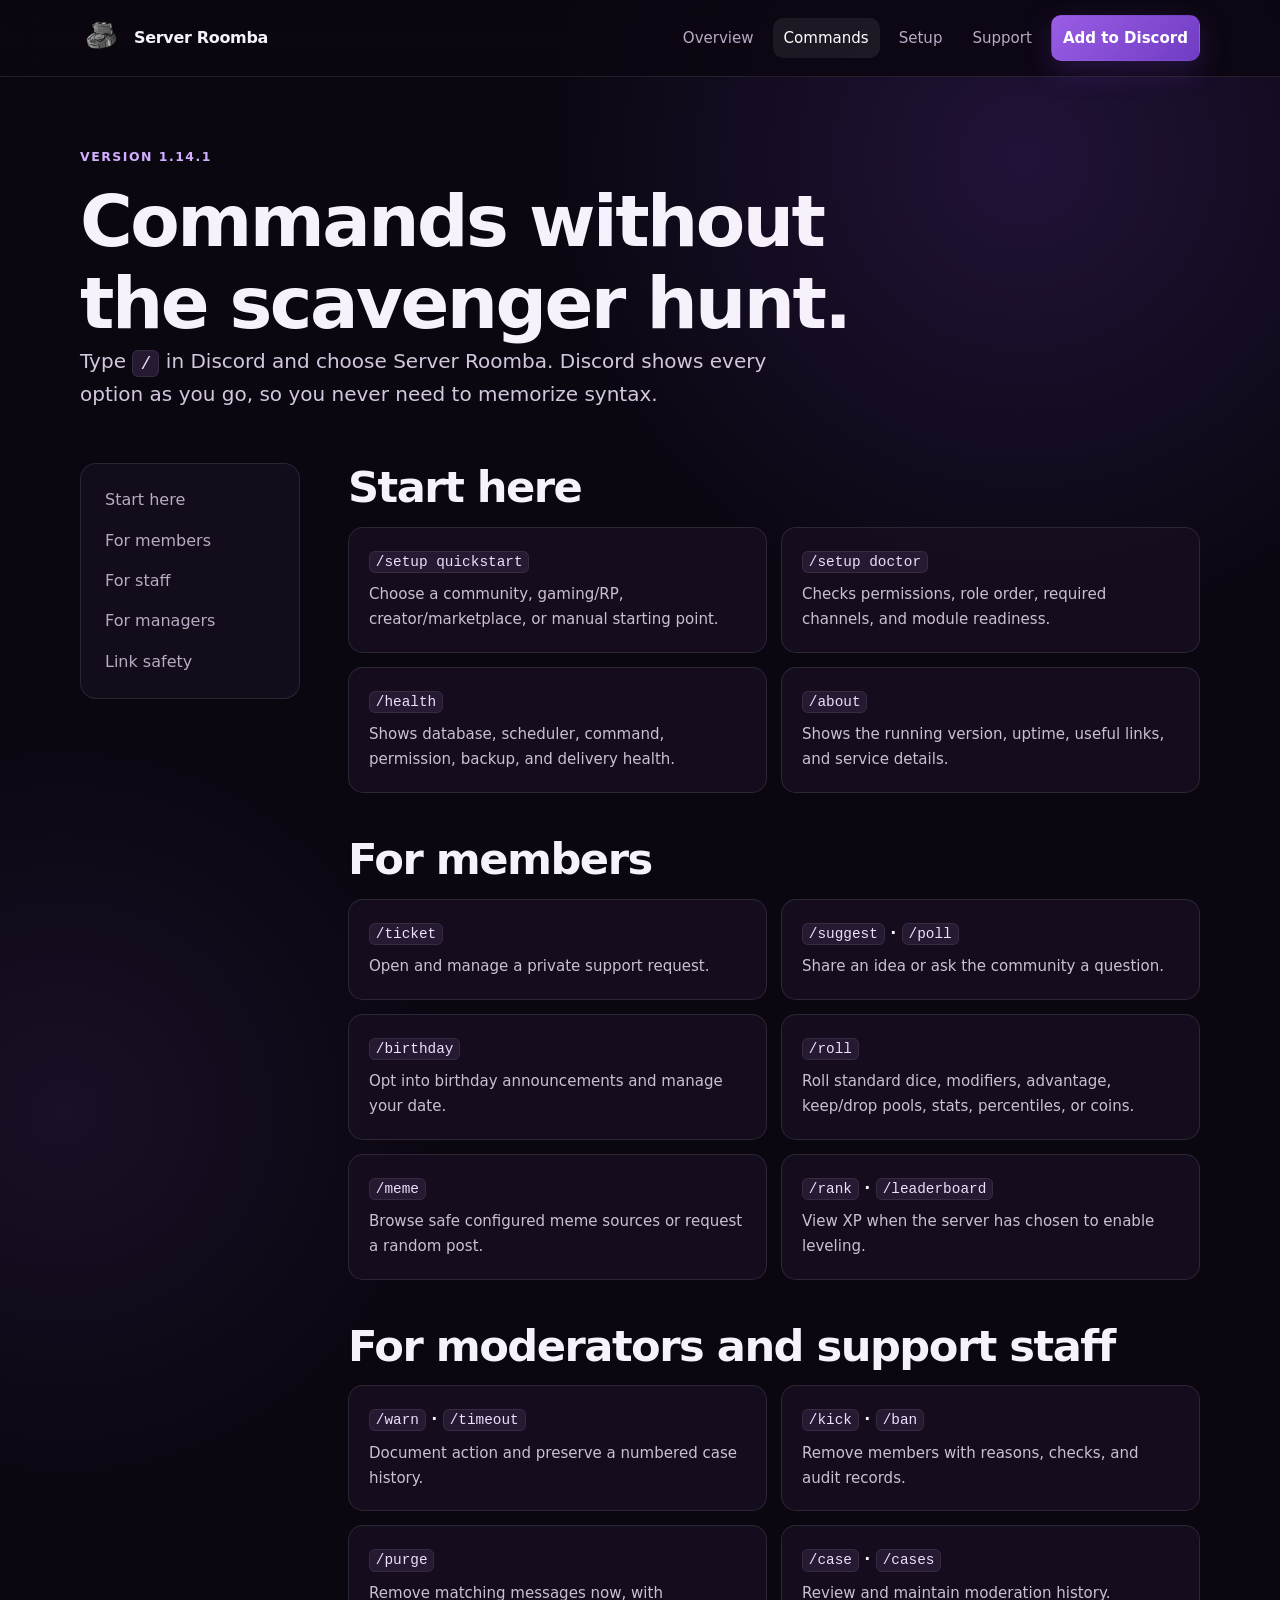
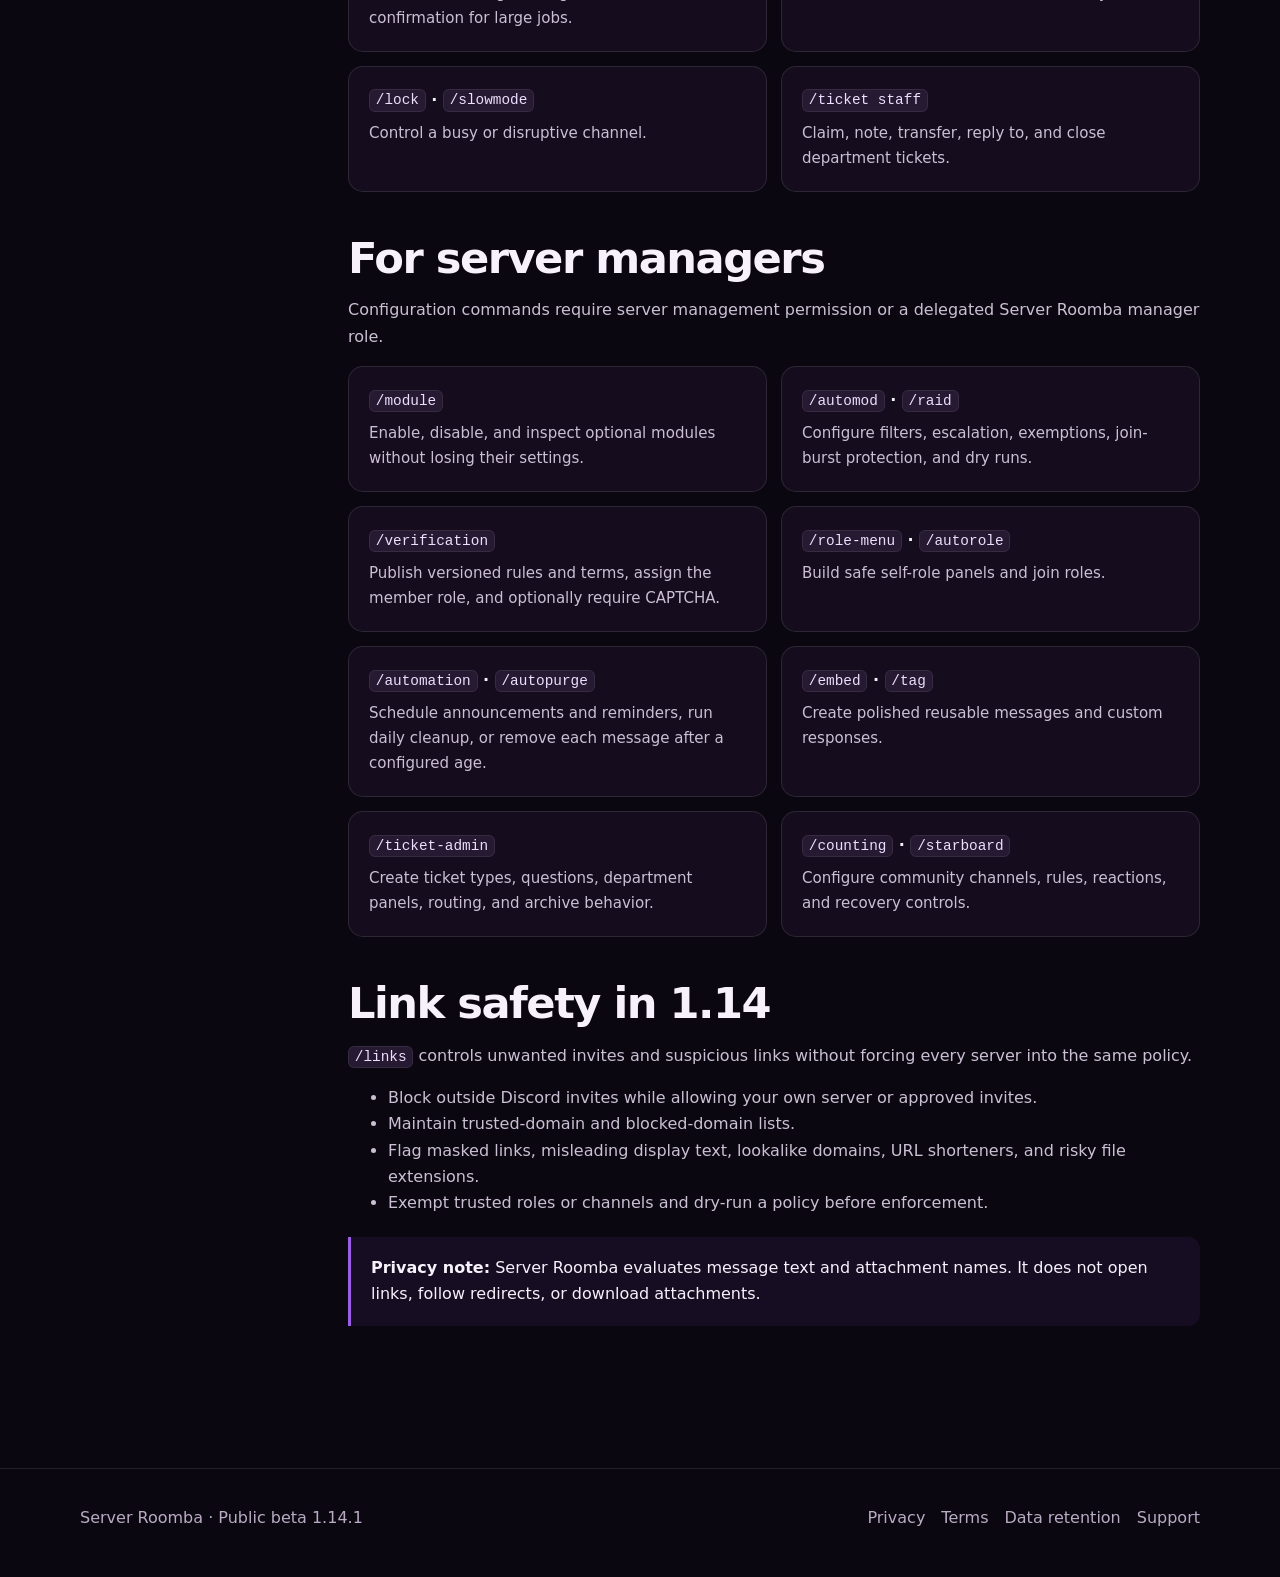
==== commit cab26493: "Update site for rolling auto-purge in 1.14.1" ====
--- a/commands.html
+++ b/commands.html
@@ -1,12 +1,12 @@
 <!doctype html><html lang="en"><head>
 <meta charset="utf-8"><meta name="viewport" content="width=device-width,initial-scale=1">
 <title>Commands — Server Roomba</title><meta name="description" content="A practical guide to Server Roomba's Discord slash commands.">
-<link rel="icon" href="claymoreroomba.png"><link rel="stylesheet" href="style.css?v=1.14.0">
+<link rel="icon" href="claymoreroomba.png"><link rel="stylesheet" href="style.css?v=1.14.1">
 </head><body>
 <a class="skip-link" href="#main">Skip to content</a>
 <header class="site-header"><div class="wrap nav"><a class="brand" href="index.html"><img src="claymoreroomba.png" alt=""><span>Server Roomba</span></a><nav class="nav-links" aria-label="Main navigation"><a href="index.html">Overview</a><a aria-current="page" href="commands.html">Commands</a><a href="install.html">Setup</a><a href="support.html">Support</a><a class="button" href="https://discord.com/oauth2/authorize?client_id=927824186410430556&permissions=1099914406998&integration_type=0&scope=bot+applications.commands">Add to Discord</a></nav></div></header>
 <main id="main" class="wrap">
-  <header class="page-hero"><p class="eyebrow">Version 1.14.0</p><h1>Commands without the scavenger hunt.</h1><p class="lead">Type <span class="command">/</span> in Discord and choose Server Roomba. Discord shows every option as you go, so you never need to memorize syntax.</p></header>
+  <header class="page-hero"><p class="eyebrow">Version 1.14.1</p><h1>Commands without the scavenger hunt.</h1><p class="lead">Type <span class="command">/</span> in Discord and choose Server Roomba. Discord shows every option as you go, so you never need to memorize syntax.</p></header>
   <div class="article-layout">
     <nav class="side-nav" aria-label="On this page"><a href="#start">Start here</a><a href="#members">For members</a><a href="#staff">For staff</a><a href="#managers">For managers</a><a href="#links">Link safety</a></nav>
     <article class="article">
@@ -37,7 +37,7 @@
         <div class="command-card"><strong><span class="command">/automod</span> · <span class="command">/raid</span></strong><p>Configure filters, escalation, exemptions, join-burst protection, and dry runs.</p></div>
         <div class="command-card"><strong><span class="command">/verification</span></strong><p>Publish versioned rules and terms, assign the member role, and optionally require CAPTCHA.</p></div>
         <div class="command-card"><strong><span class="command">/role-menu</span> · <span class="command">/autorole</span></strong><p>Build safe self-role panels and join roles.</p></div>
-        <div class="command-card"><strong><span class="command">/automation</span></strong><p>Schedule announcements, reminders, and recurring auto-purges.</p></div>
+        <div class="command-card"><strong><span class="command">/automation</span> · <span class="command">/autopurge</span></strong><p>Schedule announcements and reminders, run daily cleanup, or remove each message after a configured age.</p></div>
         <div class="command-card"><strong><span class="command">/embed</span> · <span class="command">/tag</span></strong><p>Create polished reusable messages and custom responses.</p></div>
         <div class="command-card"><strong><span class="command">/ticket-admin</span></strong><p>Create ticket types, questions, department panels, routing, and archive behavior.</p></div>
         <div class="command-card"><strong><span class="command">/counting</span> · <span class="command">/starboard</span></strong><p>Configure community channels, rules, reactions, and recovery controls.</p></div>
@@ -51,5 +51,5 @@
     </article>
   </div>
 </main>
-<footer class="site-footer"><div class="wrap footer-row"><div>Server Roomba · Public beta 1.14.0</div><div class="footer-links"><a href="privacy.html">Privacy</a><a href="terms.html">Terms</a><a href="retention.html">Data retention</a><a href="support.html">Support</a></div></div></footer>
+<footer class="site-footer"><div class="wrap footer-row"><div>Server Roomba · Public beta 1.14.1</div><div class="footer-links"><a href="privacy.html">Privacy</a><a href="terms.html">Terms</a><a href="retention.html">Data retention</a><a href="support.html">Support</a></div></div></footer>
 </body></html>
